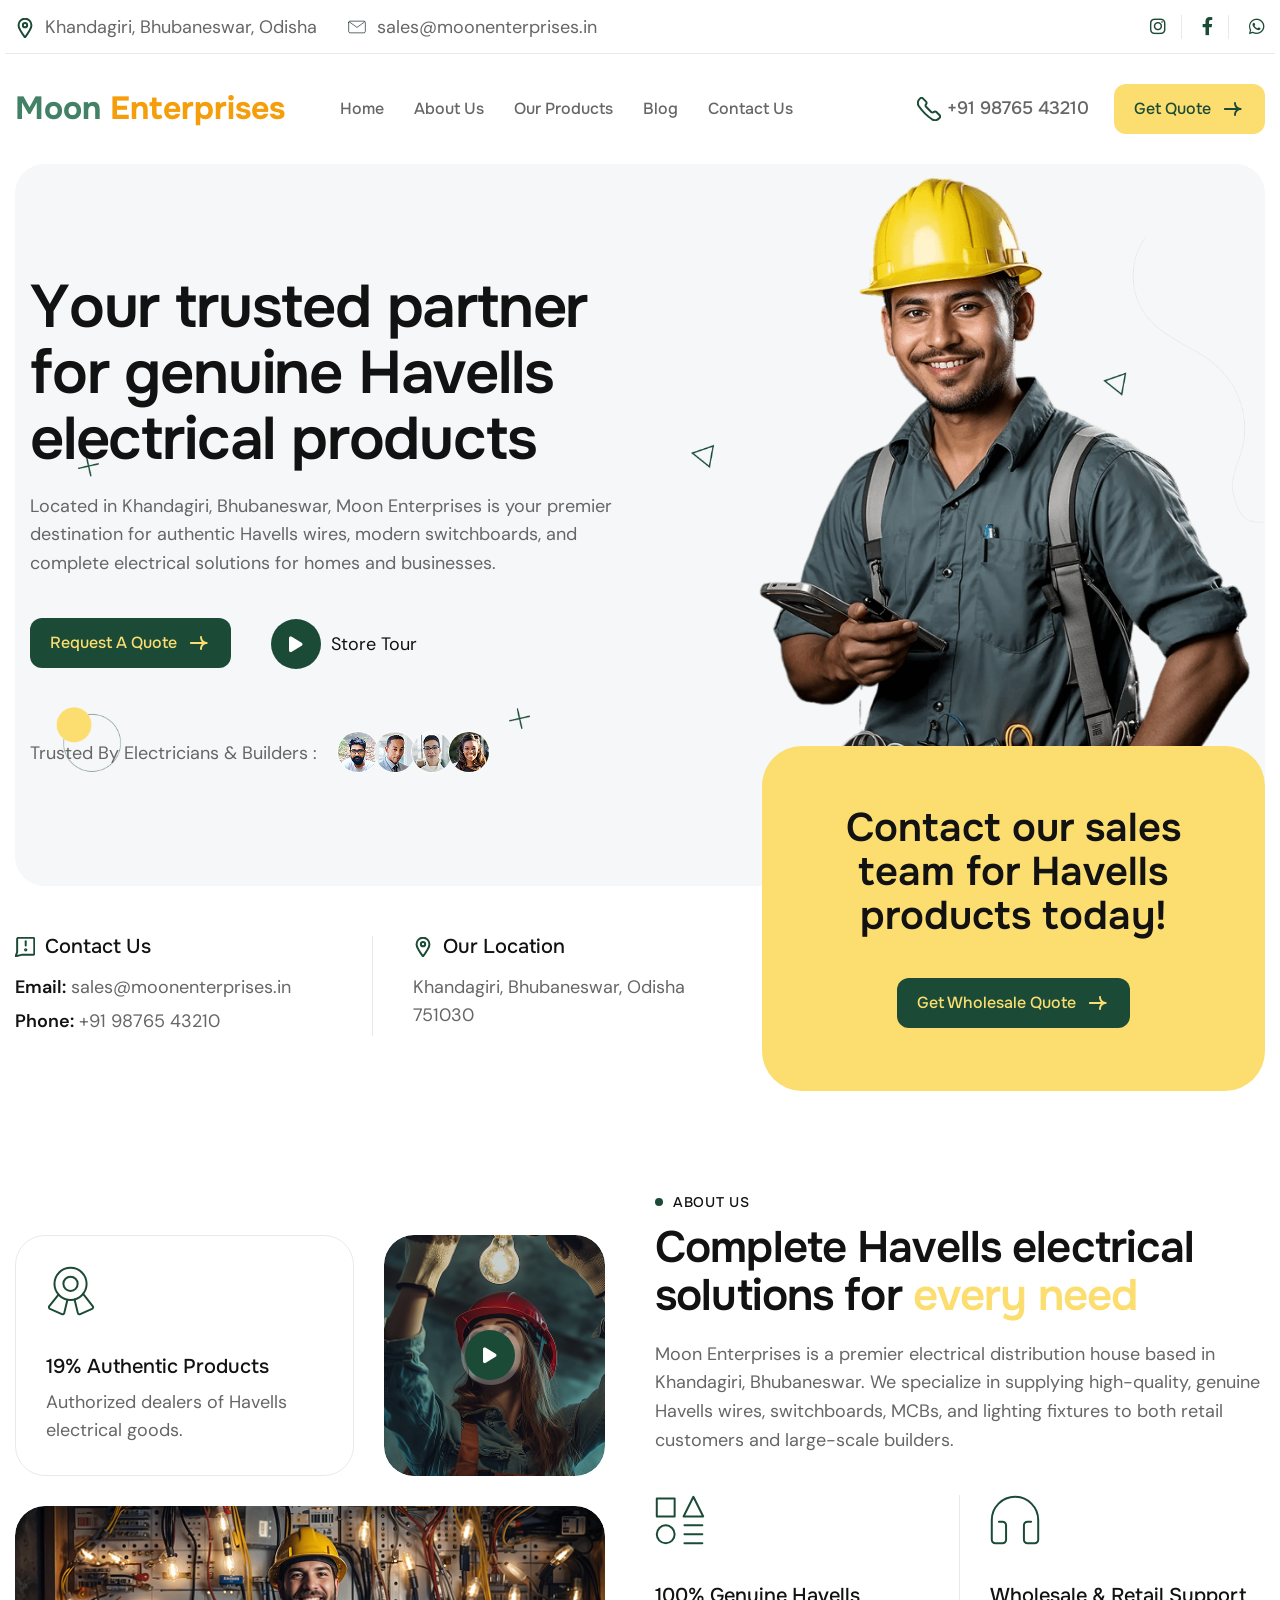
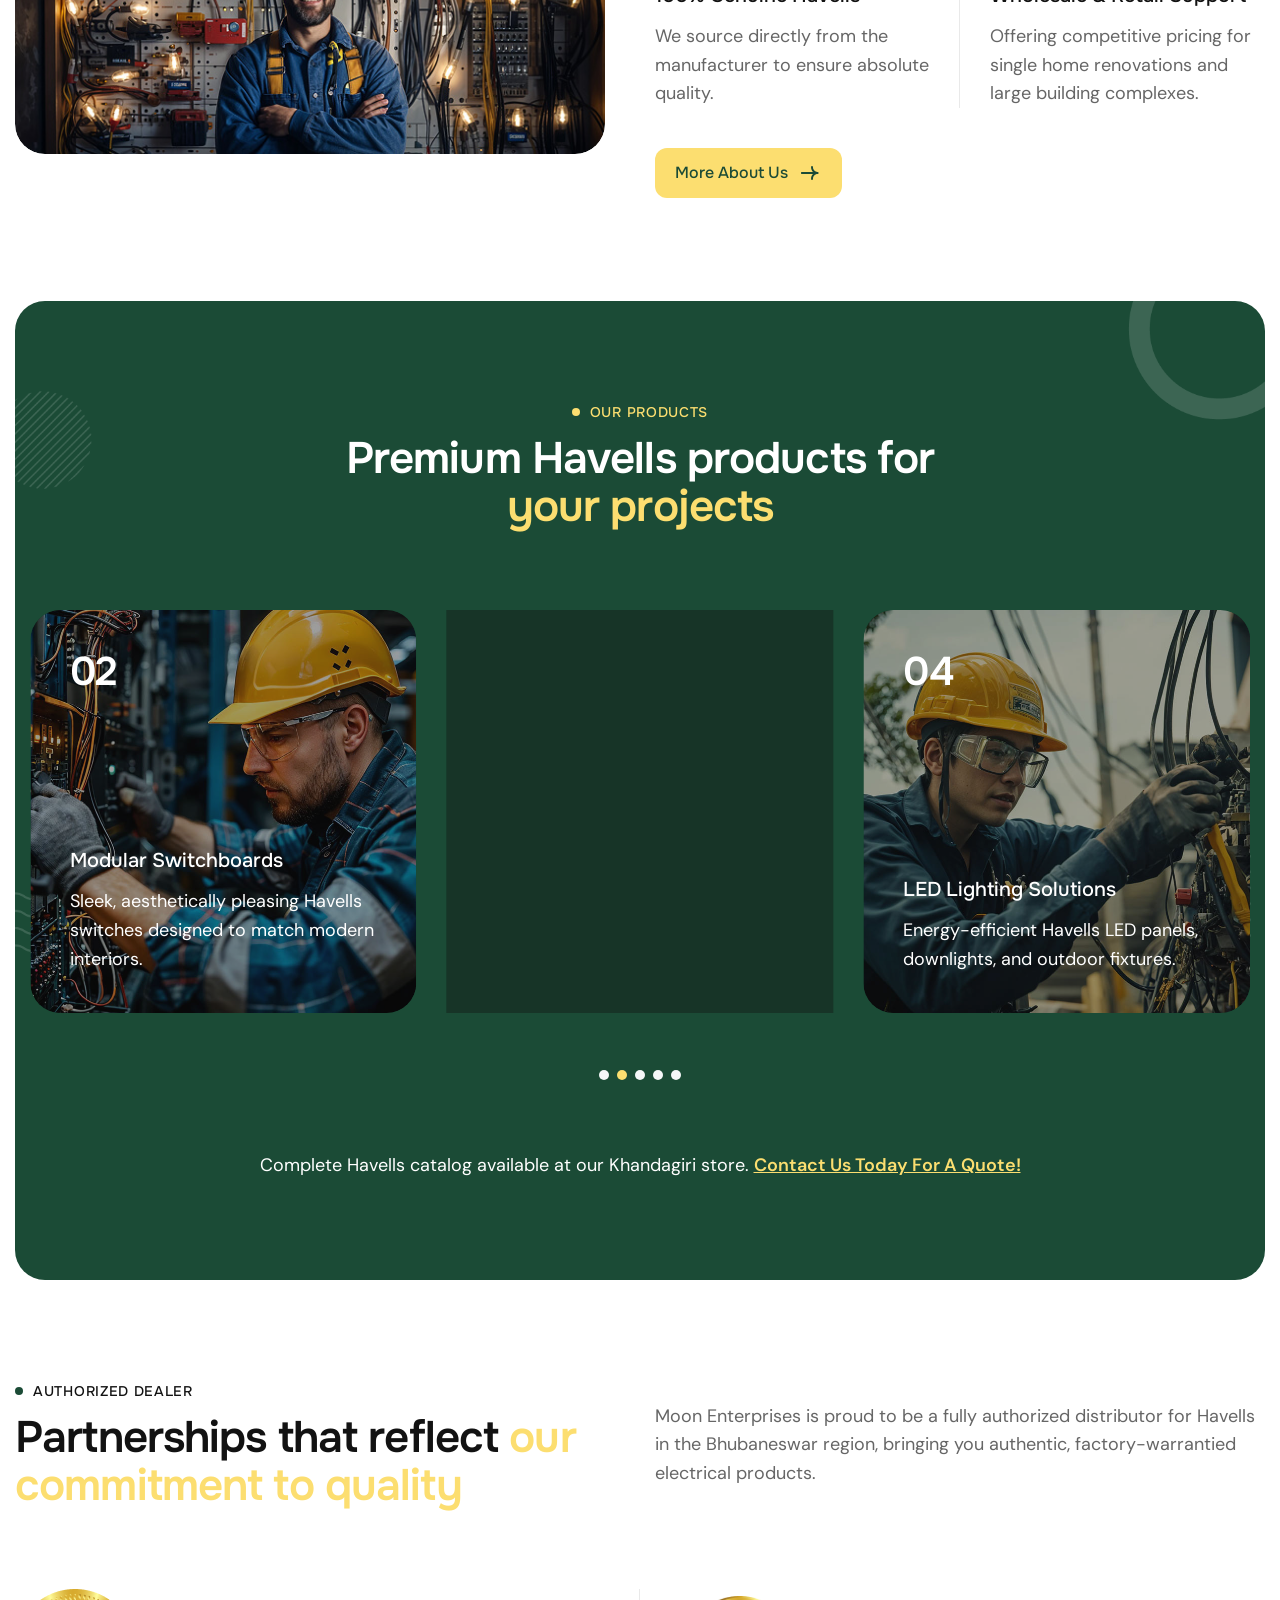
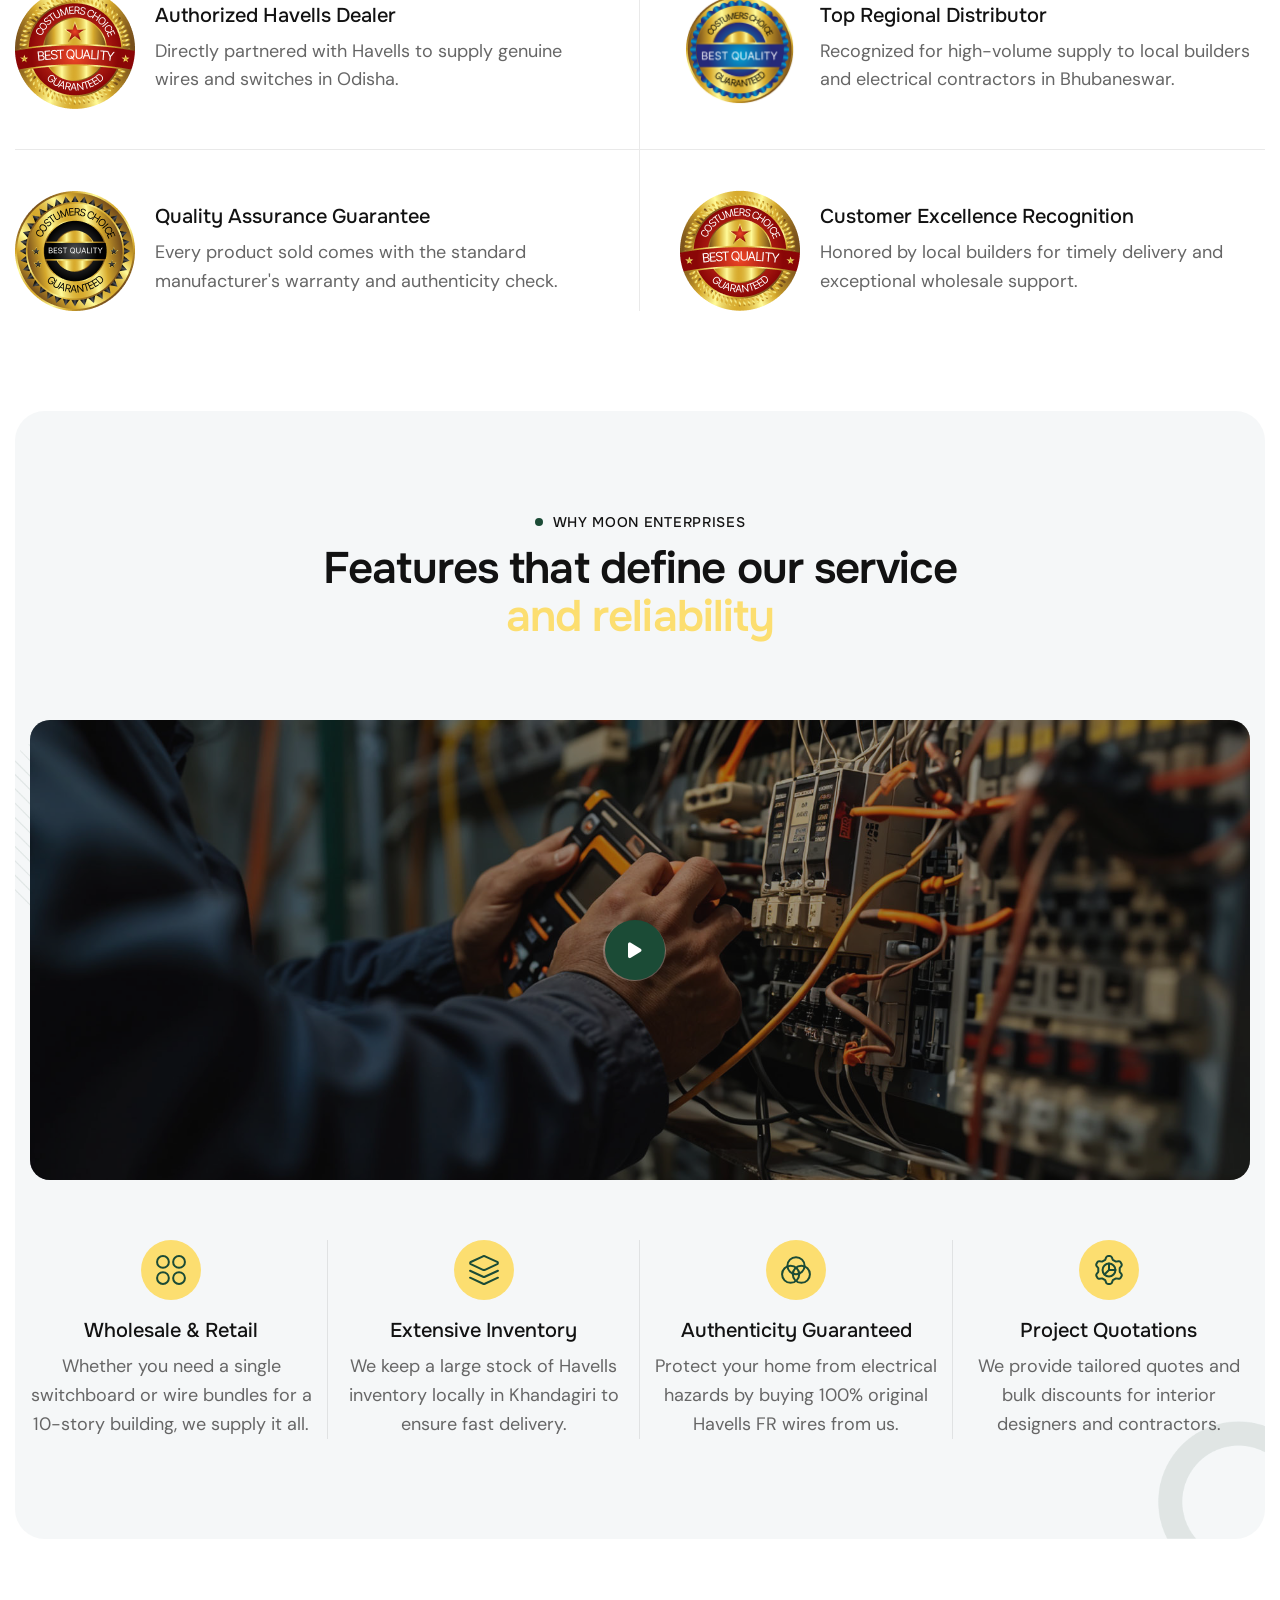
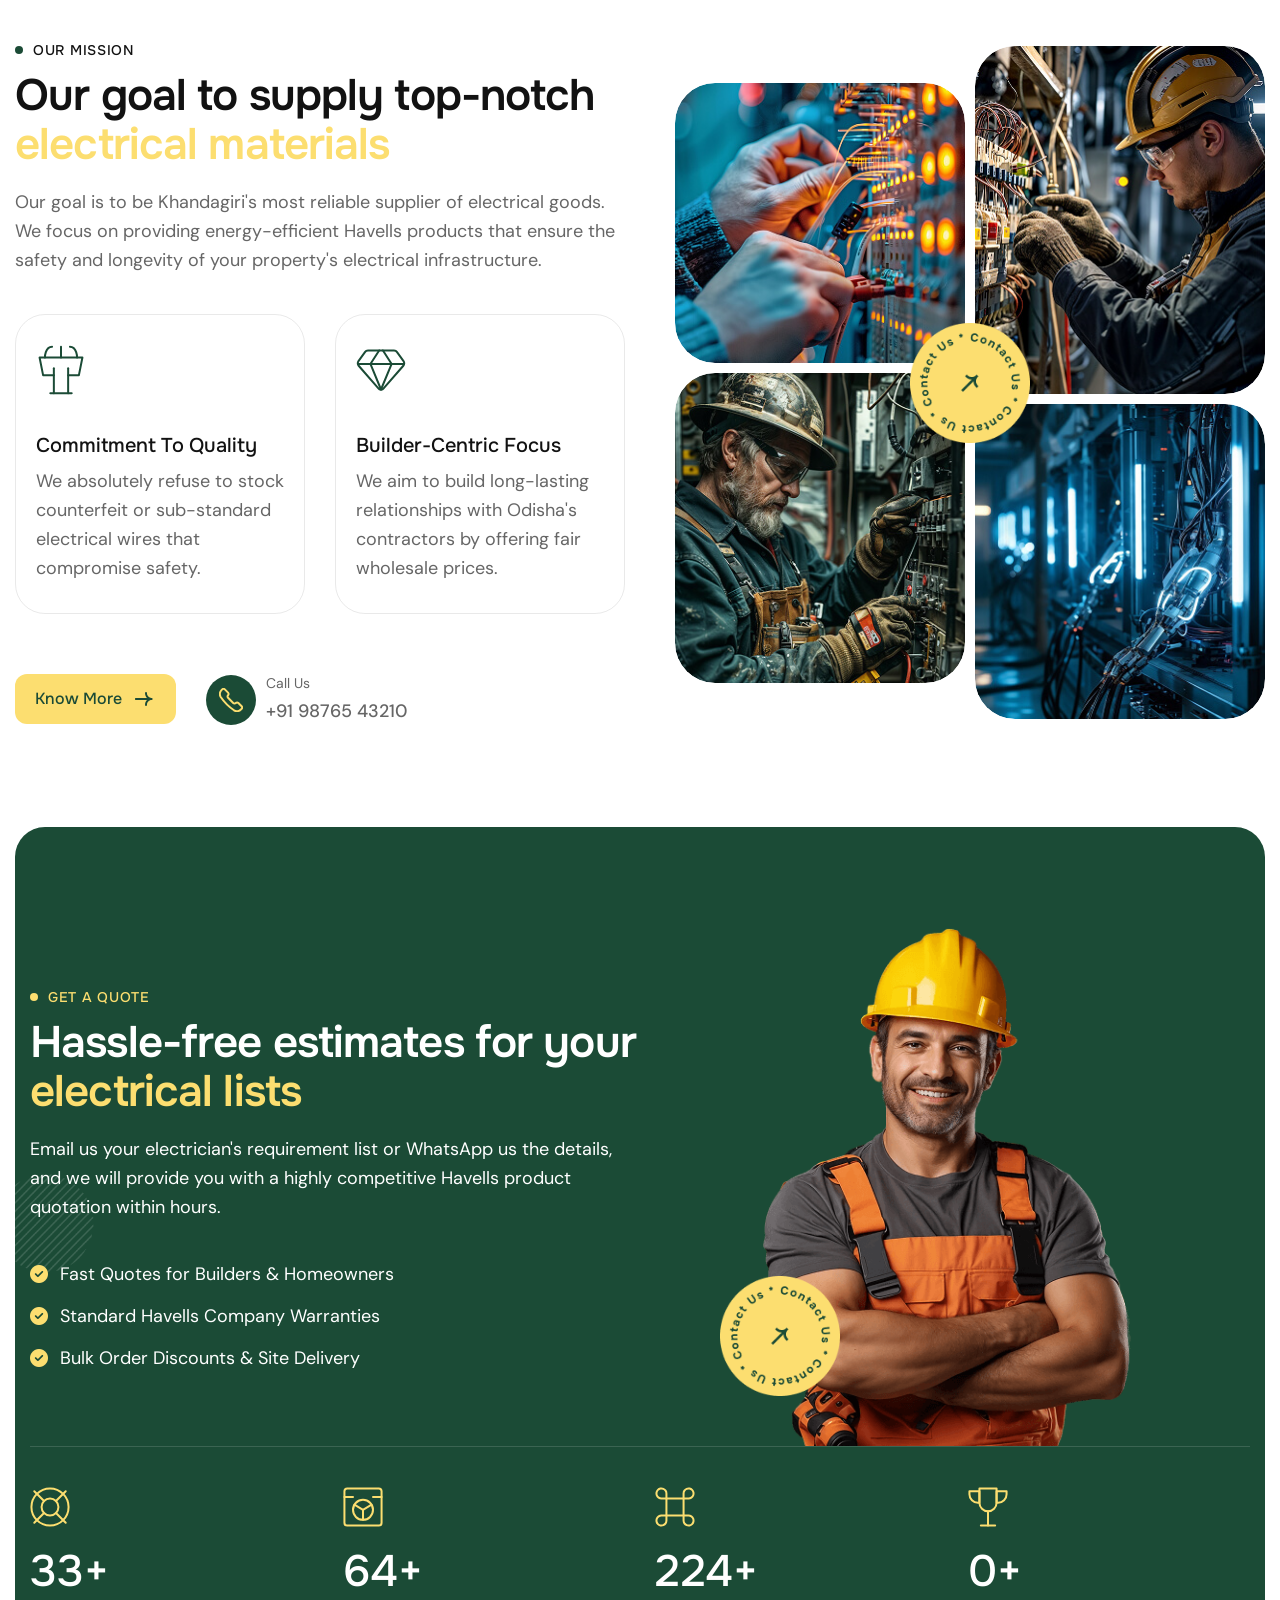
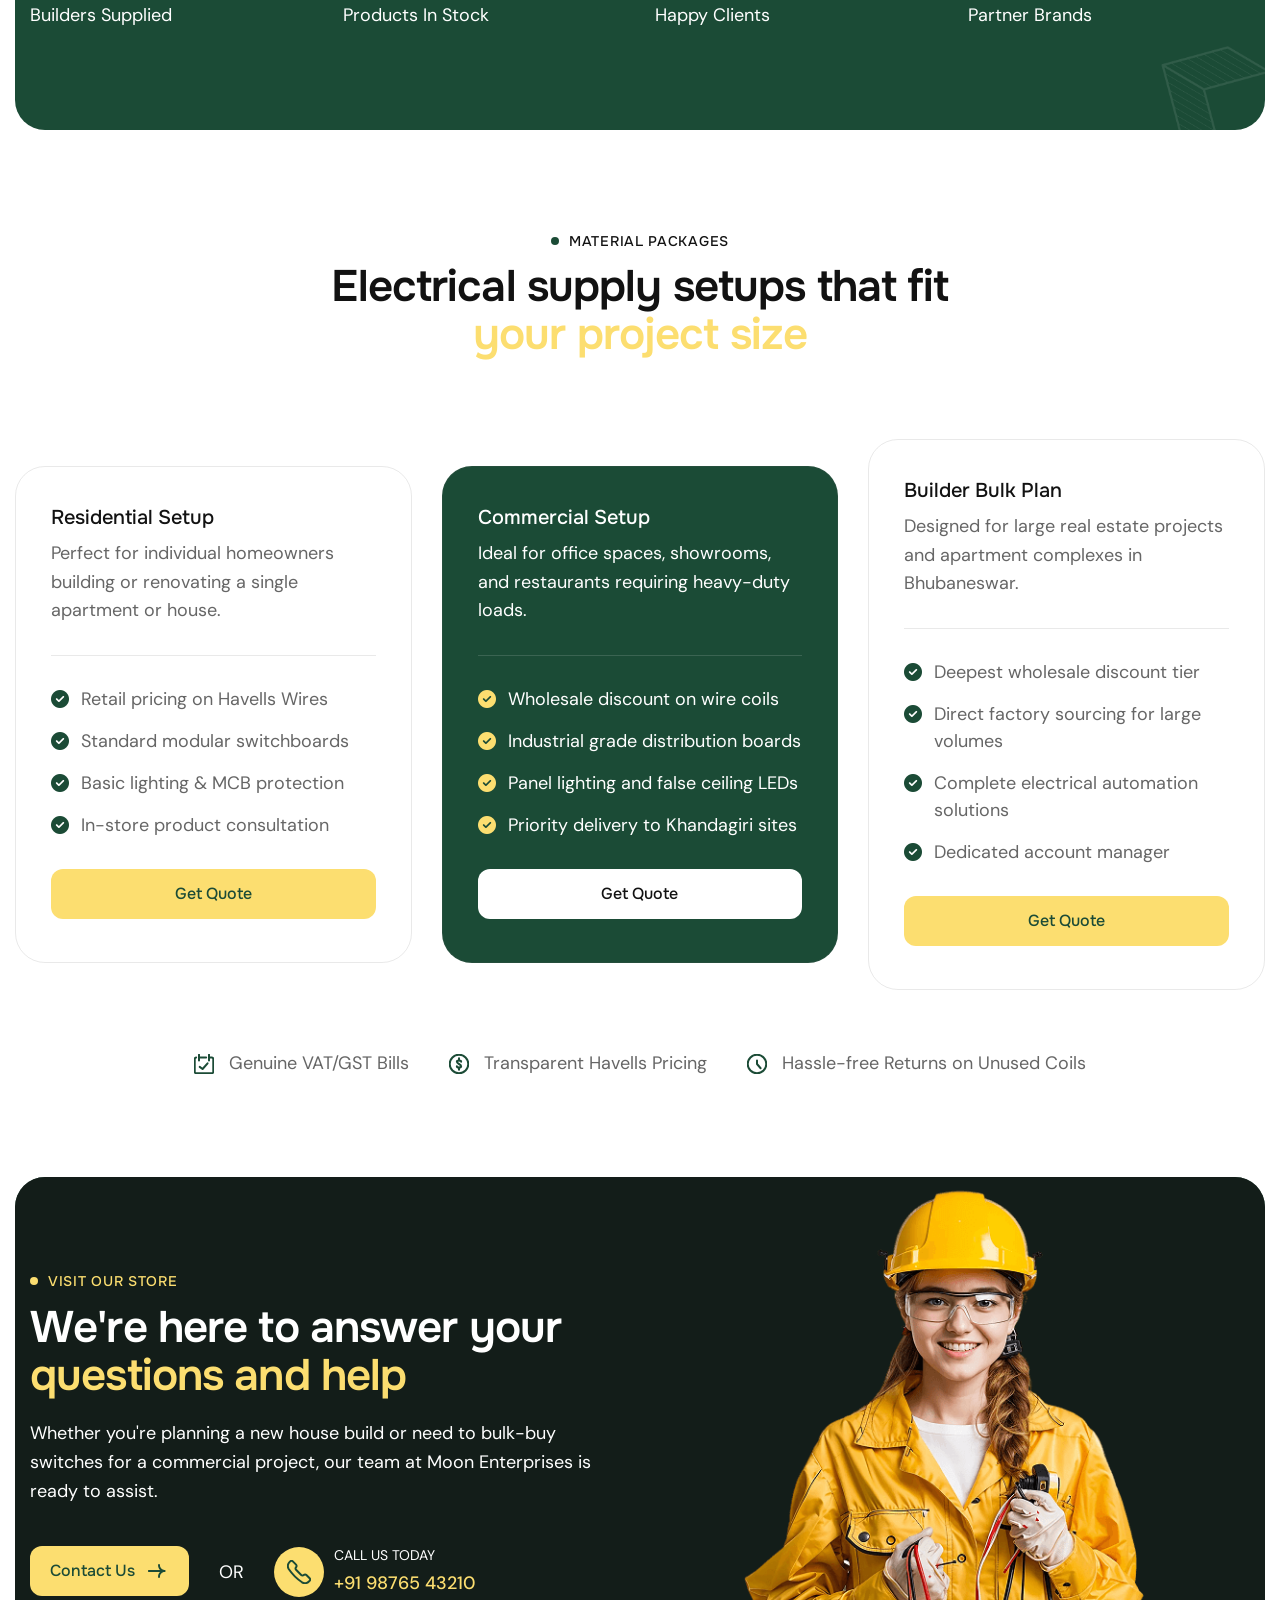
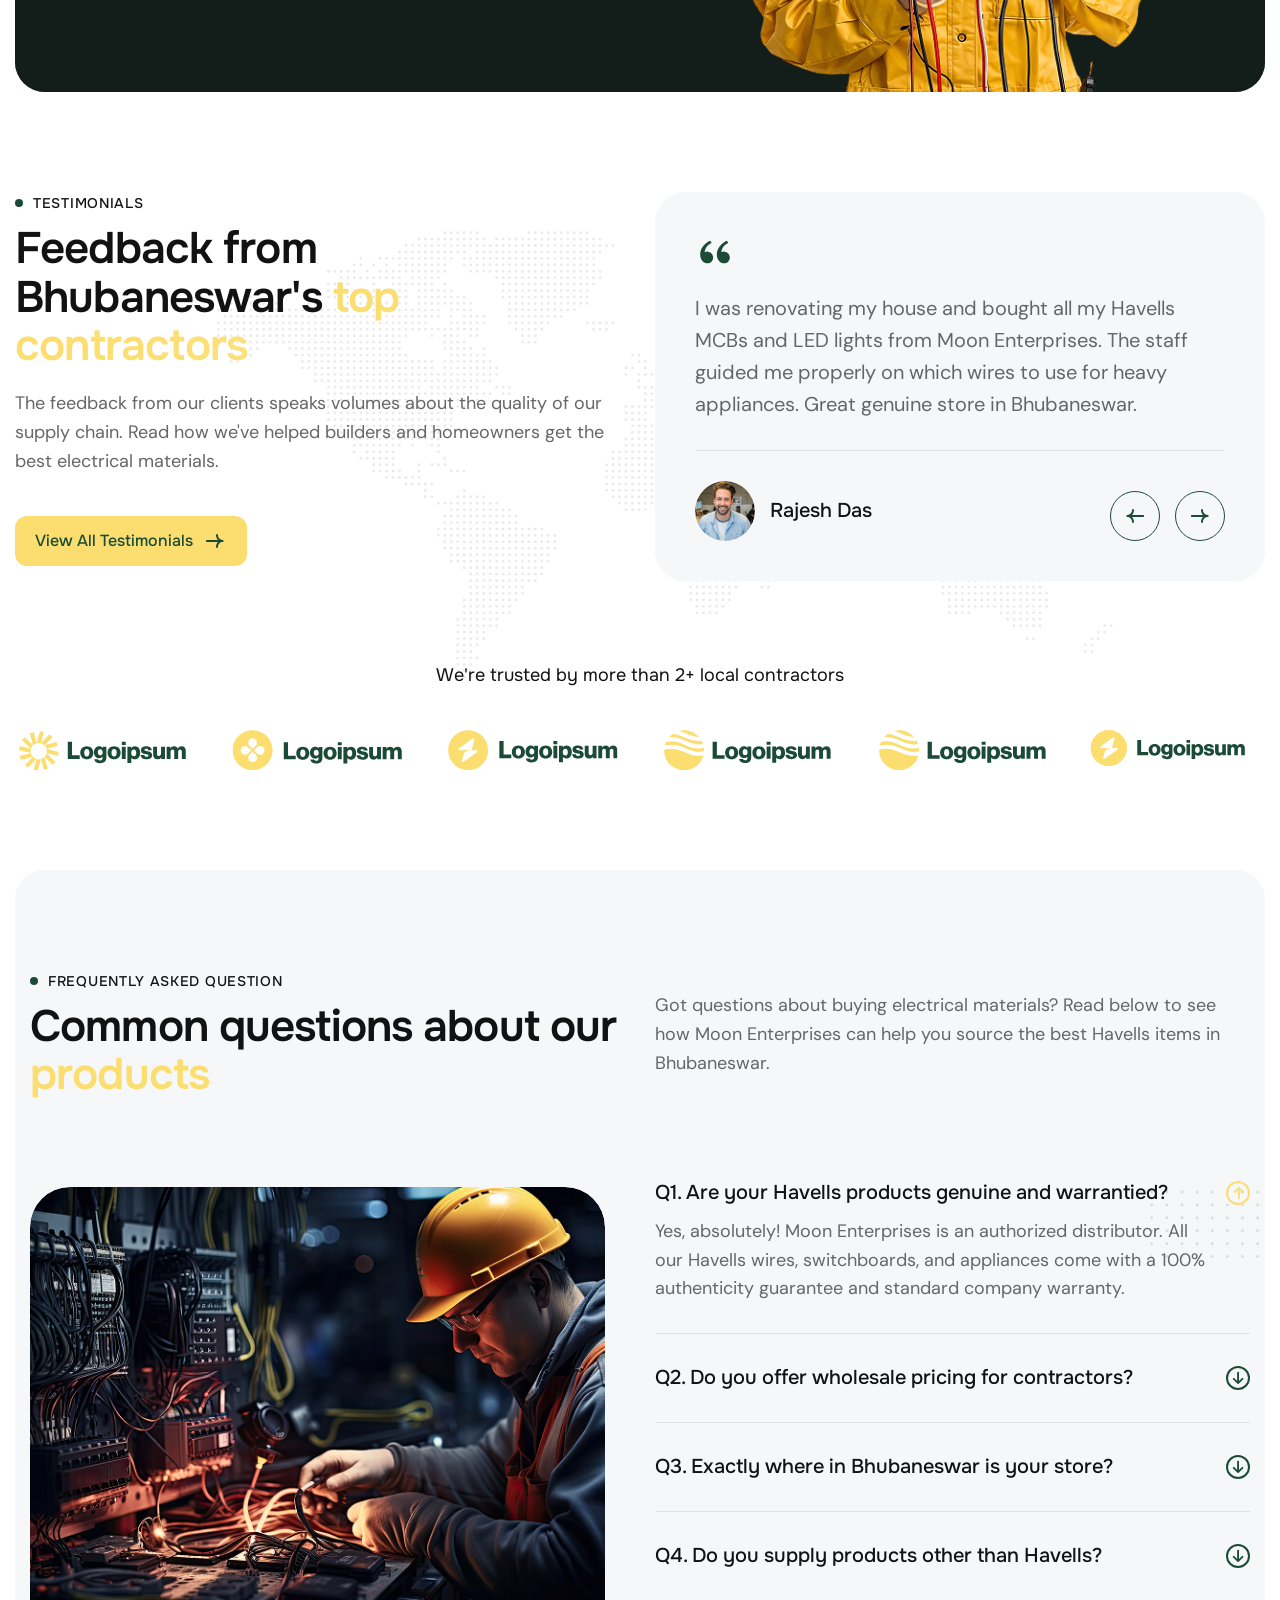
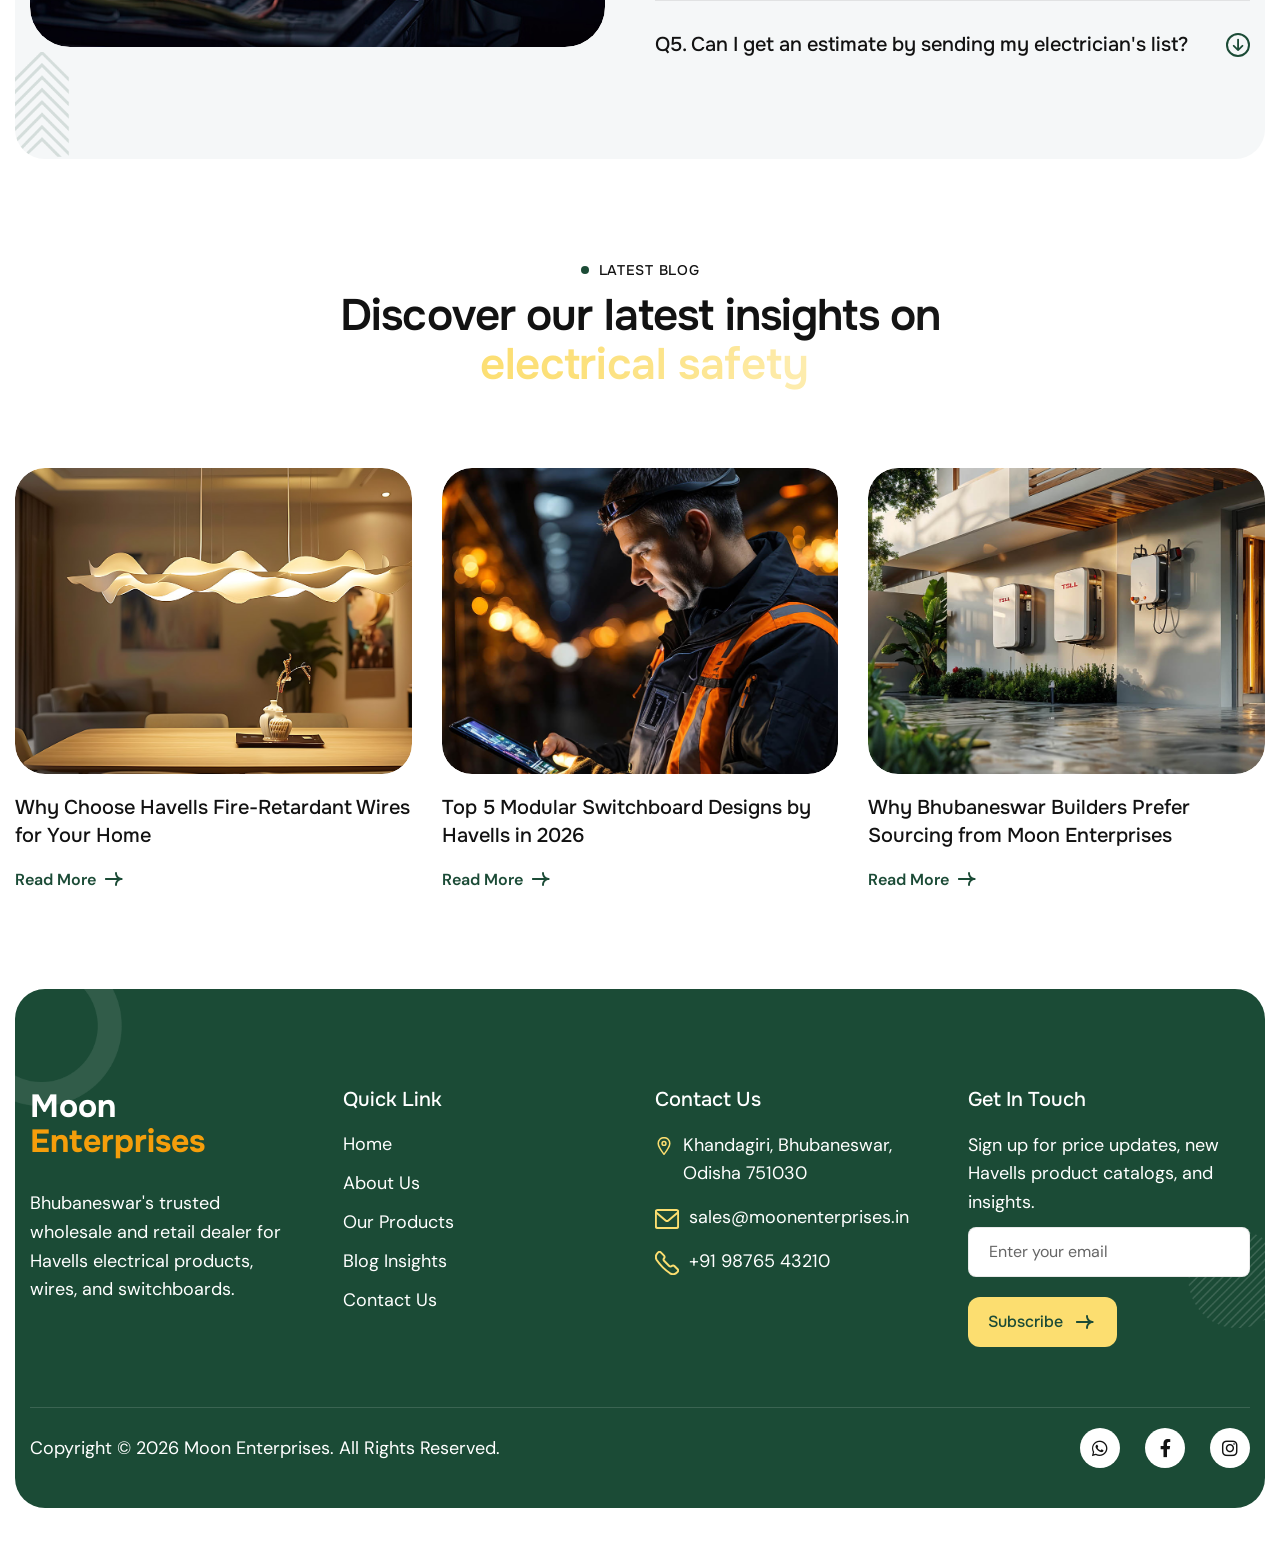
==== index.html @ f005dfa8 "First upload" ====
<!DOCTYPE html>
<html lang="zxx">

<head>
	<meta charset="utf-8">
	<meta http-equiv="X-UA-Compatible" content="IE=edge">
	<meta name="viewport" content="width=device-width, initial-scale=1.0, maximum-scale=1">
	<meta name="description" content="Moon Enterprises - Authorized dealer of Havells electrical products, wires, and switchboards in Khandagiri, Bhubaneswar, Odisha.">
	<meta name="keywords" content="Moon Enterprises, Havells, Wires, Switchboards, Electricals, Bhubaneswar, Khandagiri, Odisha">
	<meta name="author" content="Moon Enterprises">
	<title>Moon Enterprises - Havells Electrical Products | Bhubaneswar</title>
	<link rel="shortcut icon" type="image/x-icon" href="images/favicon.png">
	<link rel="preconnect" href="https://fonts.googleapis.com/">
    <link rel="preconnect" href="https://fonts.gstatic.com/" crossorigin>
    <link href="https://fonts.googleapis.com/css2?family=DM+Sans:ital,opsz,wght@0,9..40,100..1000;1,9..40,100..1000&amp;family=Onest:wght@100..900&amp;display=swap" rel="stylesheet">
	<link href="css/bootstrap.min.css" rel="stylesheet" media="screen">
	<link href="css/slicknav.min.css" rel="stylesheet">
	<link rel="stylesheet" href="css/swiper-bundle.min.css">
	<link href="css/all.min.css" rel="stylesheet" media="screen">
	<link href="css/animate.css" rel="stylesheet">
    <link rel="stylesheet" href="css/magnific-popup.css">
	<link rel="stylesheet" href="css/mousecursor.css">
	<link href="css/custom.css" rel="stylesheet" media="screen">
</head>
<body>

    <div class="preloader">
		<div class="loading-container">
			<div class="loading"></div>
			<div id="loading-icon"><img src="images/loader.svg" alt=""></div>
		</div>
	</div>
	<div id="site-header"></div>

	<div class="hero bg-section">
        <div class="container">
            <div class="row align-items-center">
                <div class="col-lg-7">
                    <div class="hero-content">
                        <div class="section-title">
                            <h1 class="text-anime-style-2" data-cursor="-opaque">Your trusted partner for genuine Havells electrical products</h1>
                            <p class="wow fadeInUp" data-wow-delay="0.2s">Located in Khandagiri, Bhubaneswar, Moon Enterprises is your premier destination for authentic Havells wires, modern switchboards, and complete electrical solutions for homes and businesses.</p>
                        </div>
                        <div class="hero-body wow fadeInUp" data-wow-delay="0.4s">
                            <div class="hero-btn">
                                <a href="contact.html" class="btn-default btn-highlighted">Request A Quote</a>
                            </div>
                            <div class="video-play-button">
                                <a href="#" class="popup-video" data-cursor-text="Play">
                                    <i class="fa-solid fa-play"></i>
                                </a>
                                <p>Store Tour</p>
                            </div>
                            </div>
                        <div class="satisfied-customer-box wow fadeInUp" data-wow-delay="0.6s">
                            <div class="customer-image-content">
                                <p>Trusted By Electricians & Builders :</p>
                            </div>
                            <div class="satisfied-customer-images">
                                <div class="customer-image">
                                    <figure class="image-anime">
                                        <img src="images/customer-img-1.jpg" alt="">
                                    </figure>
                                </div>
                                <div class="customer-image">
                                    <figure class="image-anime">
                                        <img src="images/customer-img-2.jpg" alt="">
                                    </figure>
                                </div>
                                <div class="customer-image">
                                    <figure class="image-anime">
                                        <img src="images/customer-img-3.jpg" alt="">
                                    </figure>
                                </div>
                                <div class="customer-image">
                                    <figure class="image-anime">
                                        <img src="images/customer-img-4.jpg" alt="">
                                    </figure>
                                </div>
                                </div>
                            </div>
                        </div>
                    </div>

                <div class="col-lg-5">
                    <div class="hero-image">
                        <img src="images/hero-img.png" alt="Moon Enterprises Store">
                    </div>
                    </div>
            </div>
        </div>
    </div>
    <div class="hero-cta-box">
        <div class="container">
            <div class="row">
                <div class="col-lg-7 order-lg-1 order-2">
                    <div class="hero-cta-info">
                        <div class="hero-cta-item wow fadeInUp">
                            <div class="hero-cta-item-header">
                                <div class="icon-box">
                                    <img src="images/icon-contact-now.svg" alt="">
                                </div>
                                <div class="hero-cta-item-title">
                                    <h3>Contact Us</h3>
                                </div>
                            </div>
                            <div class="hero-cta-item-content">
                                <p><a href="mailto:sales@moonenterprises.in"><span>Email:</span> sales@moonenterprises.in</a></p>
                                <p><a href="tel:+919876543210"><span>Phone:</span> +91 98765 43210</a></p>
                            </div>
                            </div>
                        <div class="hero-cta-item wow fadeInUp" data-wow-delay="0.2s">
                            <div class="hero-cta-item-header">
                                <div class="icon-box">
                                    <img src="images/icon-location.svg" alt="">
                                </div>
                                <div class="hero-cta-item-title">
                                    <h3>Our Location</h3>
                                </div>
                            </div>
                            <div class="hero-cta-item-content">
                                <p>Khandagiri, Bhubaneswar, Odisha 751030</p>
                            </div>
                            </div>
                        </div>
                </div>

                <div class="col-lg-5 order-lg-2 order-1">
                    <div class="our-expert-box">
                        <h2 class="wow fadeInUp" data-wow-delay="0.4s">Contact our sales team for Havells products today!</h2>
                        <a href="contact.html" class="btn-default btn-highlighted wow fadeInUp" data-wow-delay="0.4s">Get Wholesale Quote</a>
                    </div>
                    </div>
            </div>
        </div>
    </div>
    <div class="about-us">
        <div class="container">
            <div class="row align-items-center">
                <div class="col-lg-6">
                    <div class="about-images">
                        <div class="about-experience-box wow fadeInUp">
                            <div class="icon-box">
                                <img src="images/icon-about-experience.svg" alt="">
                            </div>
                            <div class="about-experience-content">
                                <h3><span class="counter">100</span>% Authentic Products</h3>
                                <p>Authorized dealers of Havells electrical goods.</p>
                            </div>
                        </div>
                        <div class="about-video-image wow fadeInUp" data-wow-delay="0.2s">
                            <figure class="image-anime">
                                <img src="images/about-image-1.jpg" alt="">
                            </figure>

                            <div class="video-play-button btn-effect">
                                <a href="#" class="popup-video" data-cursor-text="Play">
                                    <i class="fa-solid fa-play"></i>
                                </a>
                            </div>
                            </div>
                        <div class="about-image">
                            <figure class="image-anime reveal">
                                <img src="images/about-image-2.jpg" alt="">
                            </figure>
                        </div>
                        </div>
                    </div>

                <div class="col-lg-6">
                    <div class="about-us-content">
                        <div class="section-title">
                            <h3 class="wow fadeInUp">about us</h3>
                            <h2 class="text-anime-style-2" data-cursor="-opaque">Complete Havells electrical solutions for <span>every need</span></h2>
                            <P class="wow fadeInUp" data-wow-delay="0.2s">Moon Enterprises is a premier electrical distribution house based in Khandagiri, Bhubaneswar. We specialize in supplying high-quality, genuine Havells wires, switchboards, MCBs, and lighting fixtures to both retail customers and large-scale builders.</P>
                        </div>
                        <div class="about-content-body wow fadeInUp" data-wow-delay="0.4s">
                            <div class="about-service-item">
                                <div class="icon-box">
                                    <img src="images/icon-about-service-1.svg" alt="">
                                </div>
                                <div class="about-service-item-content">
                                    <h3>100% Genuine Havells</h3>
                                    <p>We source directly from the manufacturer to ensure absolute quality.</p>
                                </div>
                            </div>
                            <div class="about-service-item">
                                <div class="icon-box">
                                    <img src="images/icon-about-service-2.svg" alt="">
                                </div>
                                <div class="about-service-item-content">
                                    <h3>Wholesale & Retail Support</h3>
                                    <p>Offering competitive pricing for single home renovations and large building complexes.</p>
                                </div>
                            </div>
                            </div>
                        <div class="about-content-btn wow fadeInUp" data-wow-delay="0.6s">
                            <a href="about.html" class="btn-default">more about us</a>
                        </div>
                        </div>
                    </div>
            </div>
        </div>
    </div>
    <div class="our-services bg-section dark-section">
        <div class="container">
            <div class="row section-row align-items-center">
                <div class="col-lg-12">
                    <div class="section-title section-title-center">
                        <h3 class="wow fadeInUp">Our Products</h3>
                        <h2 class="text-anime-style-2" data-cursor="-opaque">Premium Havells products for <span>your projects</span></h2>
                    </div>
                    </div>
            </div>
            
            <div class="row">
                <div class="col-lg-12">
                    <div class="services-slider">
                        <div class="swiper">
                            <div class="swiper-wrapper">
                                <div class="swiper-slide">
                                    <div class="service-item">
                                        <div class="service-image">
                                            <a href="service-single.html" data-cursor-text="View">
                                                <figure class="image-anime">
                                                    <img src="images/service-image-1.jpg" alt="">
                                                </figure>
                                            </a>
                                        </div>
                                        <div class="service-no">
                                            <h2>01</h2>
                                        </div>
                                        <div class="service-content">
                                            <h3><a href="service-single.html">Havells Wires & Cables</a></h3>
                                            <p>Fire-retardant (FR) and zero halogen wires ensuring ultimate safety for your home.</p>
                                        </div>
                                        </div>
                                </div>
                                <div class="swiper-slide">
                                    <div class="service-item">
                                        <div class="service-image">
                                            <a href="service-single.html" data-cursor-text="View">
                                                <figure class="image-anime">
                                                    <img src="images/service-image-2.jpg" alt="">
                                                </figure>
                                            </a>
                                        </div>
                                        <div class="service-no">
                                            <h2>02</h2>
                                        </div>
                                        <div class="service-content">
                                            <h3><a href="service-single.html">Modular Switchboards</a></h3>
                                            <p>Sleek, aesthetically pleasing Havells switches designed to match modern interiors.</p>
                                        </div>
                                        </div>
                                </div>
                                <div class="swiper-slide">
                                    <div class="service-item">
                                        <div class="service-image">
                                            <a href="service-single.html" data-cursor-text="View">
                                                <figure class="image-anime">
                                                    <img src="images/service-image-3.jpg" alt="">
                                                </figure>
                                            </a>
                                        </div>
                                        <div class="service-no">
                                            <h2>03</h2>
                                        </div>
                                        <div class="service-content">
                                            <h3><a href="service-single.html">MCBs & RCCBs</a></h3>
                                            <p>Industrial-grade circuit protection to keep appliances safe from power surges.</p>
                                        </div>
                                        </div>
                                </div>
                                <div class="swiper-slide">
                                    <div class="service-item">
                                        <div class="service-image">
                                            <a href="service-single.html" data-cursor-text="View">
                                                <figure class="image-anime">
                                                    <img src="images/service-image-4.jpg" alt="">
                                                </figure>
                                            </a>
                                        </div>
                                        <div class="service-no">
                                            <h2>04</h2>
                                        </div>
                                        <div class="service-content">
                                            <h3><a href="service-single.html">LED Lighting Solutions</a></h3>
                                            <p>Energy-efficient Havells LED panels, downlights, and outdoor fixtures.</p>
                                        </div>
                                        </div>
                                </div>
                                <div class="swiper-slide">
                                    <div class="service-item">
                                        <div class="service-image">
                                            <a href="service-single.html" data-cursor-text="View">
                                                <figure class="image-anime">
                                                    <img src="images/service-image-5.jpg" alt="">
                                                </figure>
                                            </a>
                                        </div>
                                        <div class="service-no">
                                            <h2>05</h2>
                                        </div>
                                        <div class="service-content">
                                            <h3><a href="service-single.html">Home Automation</a></h3>
                                            <p>Smart switchboards and relays to control your home's lighting from your phone.</p>
                                        </div>
                                        </div>
                                </div>
                                </div>
                            <div class="services-pagination"></div>
                        </div>
                    </div>
                    </div>

                <div class="col-lg-12">
                    <div class="section-footer-text wow fadeInUp" data-wow-delay="0.2s">
                        <p>Complete Havells catalog available at our Khandagiri store. <a href="contact.html">Contact us today for a quote!</a></p>
                    </div>
                    </div>
            </div>
        </div>
    </div>
    <div class="our-awards">
        <div class="container">
            <div class="row section-row align-items-center">
                <div class="col-lg-6">
                    <div class="section-title">
                        <h3 class="wow fadeInUp">Authorized Dealer</h3>
                        <h2 class="text-anime-style-2" data-cursor="-opaque">Partnerships that reflect <span>our commitment to quality</span></h2>
                    </div>
                    </div>

                <div class="col-lg-6">
                    <div class="section-title-content wow fadeInUp" data-wow-delay="0.2s">
                        <p>Moon Enterprises is proud to be a fully authorized distributor for Havells in the Bhubaneswar region, bringing you authentic, factory-warrantied electrical products.</p>
                    </div>
                    </div>
            </div>

            <div class="row">
                <div class="col-lg-12">
                    <div class="our-awards-list wow fadeInUp" data-wow-delay="0.4s">
                        <div class="awards-item">
                            <div class="icon-box">
                                <img src="images/awards-1.png" alt="">
                            </div>

                            <div class="awards-item-content">
                                <h3>Authorized Havells Dealer</h3>
                                <p>Directly partnered with Havells to supply genuine wires and switches in Odisha.</p>
                            </div>
                        </div>
                        <div class="awards-item">
                            <div class="icon-box">
                                <img src="images/awards-2.png" alt="">
                            </div>

                            <div class="awards-item-content">
                                <h3>Top Regional Distributor</h3>
                                <p>Recognized for high-volume supply to local builders and electrical contractors in Bhubaneswar.</p>
                            </div>
                        </div>
                        <div class="awards-item">
                            <div class="icon-box">
                                <img src="images/awards-3.png" alt="">
                            </div>

                            <div class="awards-item-content">
                                <h3>Quality Assurance Guarantee</h3>
                                <p>Every product sold comes with the standard manufacturer's warranty and authenticity check.</p>
                            </div>
                        </div>
                        <div class="awards-item">
                            <div class="icon-box">
                                <img src="images/awards-4.png" alt="">
                            </div>

                            <div class="awards-item-content">
                                <h3>Customer Excellence Recognition</h3>
                                <p>Honored by local builders for timely delivery and exceptional wholesale support.</p>
                            </div>
                        </div>
                        </div>
                    </div>
            </div>
        </div>
    </div>
    <div class="our-features bg-section">
        <div class="container">
            <div class="row section-row align-items-center">
                <div class="col-lg-12">
                    <div class="section-title section-title-center">
                        <h3 class="wow fadeInUp">Why Moon Enterprises</h3>
                        <h2 class="text-anime-style-2" data-cursor="-opaque">Features that define our service <span>and reliability</span></h2>
                    </div>
                    </div>
            </div>

            <div class="row">
                <div class="col-lg-12">
                    <div class="intro-video-box">
                        <div class="intro-bg-image">
                            <a href="#" class="popup-video" data-cursor-text="Play">
                                <figure class="image-anime">
                                    <img src="images/intro-bg-image.jpg" alt="">
                                </figure>
                            </a>                            
                        </div>
                        <div class="video-play-button btn-effect">
                            <a href="#" class="popup-video" data-cursor-text="Play">
                                <i class="fa-solid fa-play"></i>
                            </a>
                        </div>
                        </div>
                    <div class="our-features-list">
                        <div class="features-item wow fadeInUp">
                            <div class="icon-box">
                                <img src="images/icon-features-list-1.svg" alt="">
                            </div>
                            <div class="features-item-content">
                                <h3>Wholesale & Retail</h3>
                                <p>Whether you need a single switchboard or wire bundles for a 10-story building, we supply it all.</p>
                            </div>
                        </div>
                        <div class="features-item wow fadeInUp" data-wow-delay="0.2s">
                            <div class="icon-box">
                                <img src="images/icon-features-list-2.svg" alt="">
                            </div>
                            <div class="features-item-content">
                                <h3>Extensive Inventory</h3>
                                <p>We keep a large stock of Havells inventory locally in Khandagiri to ensure fast delivery.</p>
                            </div>
                        </div>
                        <div class="features-item wow fadeInUp" data-wow-delay="0.4s">
                            <div class="icon-box">
                                <img src="images/icon-features-list-3.svg" alt="">
                            </div>
                            <div class="features-item-content">
                                <h3>Authenticity Guaranteed</h3>
                                <p>Protect your home from electrical hazards by buying 100% original Havells FR wires from us.</p>
                            </div>
                        </div>
                        <div class="features-item wow fadeInUp" data-wow-delay="0.6s">
                            <div class="icon-box">
                                <img src="images/icon-features-list-4.svg" alt="">
                            </div>
                            <div class="features-item-content">
                                <h3>Project Quotations</h3>
                                <p>We provide tailored quotes and bulk discounts for interior designers and contractors.</p>
                            </div>
                        </div>
                        </div>
                    </div>
            </div>
        </div>
    </div>
    <div class="our-goals">
        <div class="container">
            <div class="row align-items-center">
                <div class="col-lg-6">
                    <div class="our-goals-content">
                        <div class="section-title">
                            <h3 class="wow fadeInUp">our mission</h3>
                            <h2 class="text-anime-style-2" data-cursor="-opaque">Our goal to supply top-notch <span>electrical materials</span></h2>
                            <p class="wow fadeInUp" data-wow-delay="0.2s">Our goal is to be Khandagiri's most reliable supplier of electrical goods. We focus on providing energy-efficient Havells products that ensure the safety and longevity of your property's electrical infrastructure.</p>
                        </div>
                        <div class="goals-content-body wow fadeInUp" data-wow-delay="0.4s">
                            <div class="goals-item">
                                <div class="icon-box">
                                    <img src="images/icon-goals-item-1.svg" alt="">
                                </div>
                                <div class="goals-item-content">
                                    <h3>Commitment to Quality</h3>
                                    <p>We absolutely refuse to stock counterfeit or sub-standard electrical wires that compromise safety.</p>
                                </div>
                            </div>
                            <div class="goals-item">
                                <div class="icon-box">
                                    <img src="images/icon-goals-item-2.svg" alt="">
                                </div>
                                <div class="goals-item-content">
                                    <h3>Builder-Centric Focus</h3>
                                    <p>We aim to build long-lasting relationships with Odisha's contractors by offering fair wholesale prices.</p>
                                </div>
                            </div>
                            </div>
                        <div class="goals-content-footer wow fadeInUp" data-wow-delay="0.6s">
                            <div class="goals-content-btn">
                                <a href="about.html" class="btn-default">know more</a>
                            </div>
                            <div class="contact-now-box">
                                <div class="icon-box">
                                    <img src="images/icon-phone-accent.svg" alt="">
                                </div>
                                <div class="contact-now-box-content">
                                    <span>Call Us</span>
                                    <p><a href="tel:+919876543210">+91 98765 43210</a></p>
                                </div>
                            </div>
                            </div>
                        </div>
                </div>

                <div class="col-lg-6">
                    <div class="our-goals-images">
                        <div class="goals-image-box">
                            <div class="goals-img-1">
                                <figure class="image-anime reveal">
                                    <img src="images/our-goals-img-1.jpg" alt="">
                                </figure>
                            </div>
                            <div class="goals-img-2">
                                <figure class="image-anime reveal">
                                    <img src="images/our-goals-img-2.jpg" alt="">
                                </figure>
                            </div>
                            </div>
                        <div class="goals-image-box">
                            <div class="goals-img-3">
                                <figure class="image-anime reveal">
                                    <img src="images/our-goals-img-3.jpg" alt="">
                                </figure>
                            </div>
                            <div class="goals-img-4">
                                <figure class="image-anime reveal">
                                    <img src="images/our-goals-img-4.jpg" alt="">
                                </figure>
                            </div>
                            </div>
                        <div class="contact-now-circle">
                            <a href="contact.html"><img src="images/contact-now-circle.png" alt=""></a>
                        </div>
                        </div>
                    </div>
            </div>
        </div>
    </div>
    <div class="our-facts bg-section dark-section">
        <div class="container">
            <div class="row">
                <div class="col-lg-12">
                    <div class="our-facts-box">
                        <div class="our-facts-content">
                            <div class="section-title">
                                <h3 class="wow fadeInUp">get a quote</h3>
                                <h2 class="text-anime-style-2" data-cursor="-opaque">Hassle-free estimates for your <span>electrical lists</span></h2>
                                <p class="wow fadeInUp" data-wow-delay="0.2s">Email us your electrician's requirement list or WhatsApp us the details, and we will provide you with a highly competitive Havells product quotation within hours.</p>
                            </div>
                            <div class="our-facts-list wow fadeInUp" data-wow-delay="0.4s">
                                <ul>
                                    <li>Fast Quotes for Builders & Homeowners</li>
                                    <li>Standard Havells Company Warranties</li>
                                    <li>Bulk Order Discounts & Site Delivery</li>
                                </ul>
                            </div>
                            </div>
                        <div class="our-facts-image">
                            <figure>
                                <img src="images/facts-image.png" alt="">
                            </figure>

                            <div class="contact-now-circle">
                                <a href="contact.html"><img src="images/contact-now-circle.png" alt=""></a>
                            </div>
                            </div>
                        </div>
                    </div>

                <div class="col-lg-12">
                    <div class="facts-counter-box">
                        <div class="facts-counter-item">
                            <img src="images/icon-facts-counter-1.svg" alt="">
                            <h2><span class="counter">500</span>+</h2>
                            <p>Builders Supplied</p>
                        </div>
                        <div class="facts-counter-item">
                            <img src="images/icon-facts-counter-2.svg" alt="">
                            <h2><span class="counter">1000</span>+</h2>
                            <p>Products In Stock</p>
                        </div>
                        <div class="facts-counter-item">
                            <img src="images/icon-facts-counter-3.svg" alt="">
                            <h2><span class="counter">3500</span>+</h2>
                            <p>Happy Clients</p>
                        </div>
                        <div class="facts-counter-item">
                            <img src="images/icon-facts-counter-4.svg" alt="">
                            <h2><span class="counter">10</span>+</h2>
                            <p>Partner Brands</p>
                        </div>
                        </div>
                    </div>
            </div>
        </div>
    </div>
    <div class="our-pricing">
        <div class="container">
            <div class="row section-row align-items-center">
                <div class="col-lg-12">
                    <div class="section-title section-title-center">
                        <h3 class="wow fadeInUp">Material Packages</h3>
                        <h2 class="text-anime-style-2" data-cursor="-opaque">Electrical supply setups that fit <span>your project size</span></h2>
                    </div>
                    </div>
            </div>

            <div class="row">
                <div class="col-lg-12">
                    <div class="our-pricing-box tab-content wow fadeInUp" data-wow-delay="0.2s" id="TabContent">
                        
                        <div class="pricing-tab-item tab-pane fade show active" id="monthly" role="tabpanel">
                            <div class="row align-items-center">
                                <div class="col-lg-4 col-md-6">
                                    <div class="pricing-item wow fadeInUp">
                                        <div class="pricing-header">
                                            <h3>Residential Setup</h3>
                                            <p>Perfect for individual homeowners building or renovating a single apartment or house.</p>
                                        </div>
                                        <div class="pricing-list">
                                            <ul>
                                                <li>Retail pricing on Havells Wires</li>
                                                <li>Standard modular switchboards</li>
                                                <li>Basic lighting & MCB protection</li>
                                                <li>In-store product consultation</li>
                                            </ul>
                                        </div>
                                        <div class="pricing-btn">
                                            <a href="contact.html" class="btn-default">get quote</a>
                                        </div>
                                    </div>
                                    </div>

                                <div class="col-lg-4 col-md-6">
                                    <div class="pricing-item highlighted-box wow fadeInUp">
                                        <div class="pricing-header">
                                            <h3>Commercial Setup</h3>
                                            <p>Ideal for office spaces, showrooms, and restaurants requiring heavy-duty loads.</p>
                                        </div>
                                        <div class="pricing-list">
                                            <ul>
                                                <li>Wholesale discount on wire coils</li>
                                                <li>Industrial grade distribution boards</li>
                                                <li>Panel lighting and false ceiling LEDs</li>
                                                <li>Priority delivery to Khandagiri sites</li>
                                            </ul>
                                        </div>
                                        <div class="pricing-btn">
                                            <a href="contact.html" class="btn-default btn-highlighted">get quote</a>
                                        </div>
                                    </div>
                                    </div>

                                <div class="col-lg-4 col-md-6">
                                    <div class="pricing-item wow fadeInUp">
                                        <div class="pricing-header">
                                            <h3>Builder Bulk Plan</h3>
                                            <p>Designed for large real estate projects and apartment complexes in Bhubaneswar.</p>
                                        </div>
                                        <div class="pricing-list">
                                            <ul>
                                                <li>Deepest wholesale discount tier</li>
                                                <li>Direct factory sourcing for large volumes</li>
                                                <li>Complete electrical automation solutions</li>
                                                <li>Dedicated account manager</li>
                                            </ul>
                                        </div>
                                        <div class="pricing-btn">
                                            <a href="contact.html" class="btn-default">get quote</a>
                                        </div>
                                    </div>
                                    </div>
                            </div>
                        </div>
                        <div class="col-lg-12">
                            <div class="pricing-benefit-list">
                                <ul>
                                    <li><img src="images/icon-pricing-benefit-1.svg" alt="">Genuine VAT/GST Bills</li>
                                    <li><img src="images/icon-pricing-benefit-2.svg" alt="">Transparent Havells Pricing</li>
                                    <li><img src="images/icon-pricing-benefit-3.svg" alt="">Hassle-free Returns on Unused Coils</li>
                                </ul>
                            </div>
                            </div>
                    </div>
                    </div>
            </div>
        </div>
    </div>
    <div class="cta-box bg-section dark-section parallaxie">
        <div class="container">
            <div class="row align-items-center">
                <div class="col-lg-6 col-md-7">
                    <div class="cta-box-content">
                        <div class="section-title">
                            <h3 class="wow fadeInUp">visit our store</h3>
                            <h2 class="text-anime-style-2" data-cursor="-opaque">We're here to answer your <span>questions and help</span></h2>
                            <p class="wow fadeInUp" data-wow-delay="0.2s">Whether you're planning a new house build or need to bulk-buy switches for a commercial project, our team at Moon Enterprises is ready to assist.</p>
                        </div>
                        <div class="cta-box-body wow fadeInUp" data-wow-delay="0.4s">
                            <div class="cta-box-btn">
                                <a href="contact.html" class="btn-default">contact us</a>
                            </div>
                            <span>or</span>
                            <div class="contact-now-box">
                                <div class="icon-box">
                                    <img src="images/icon-phone.svg" alt="">
                                </div>
                                <div class="contact-now-box-content">
                                    <span>Call Us Today</span>
                                    <p><a href="tel:+919876543210">+91 98765 43210</a></p>
                                </div>
                            </div>
                            </div>
                        </div>
                    </div>

                <div class="col-lg-6 col-md-5">
                    <div class="cta-box-image">
                        <img src="images/cta-box-img.png" alt="">
                    </div>
                    </div>
            </div>
        </div>
    </div>
    <div class="our-testimonial">
        <div class="container">
            <div class="row">
                <div class="col-lg-6">
                    <div class="our-testimonial-content">
                        <div class="section-title">
                            <h3 class="wow fadeInUp">testimonials</h3>
                            <h2 class="text-anime-style-2" data-cursor="-opaque">Feedback from Bhubaneswar's <span>top contractors</span></h2>
                            <p class="wow fadeInUp" data-wow-delay="0.2s">The feedback from our clients speaks volumes about the quality of our supply chain. Read how we've helped builders and homeowners get the best electrical materials.</p>
                        </div>
                        <div class="testimonial-content-btn wow fadeInUp" data-wow-delay="0.4s">
                            <a href="testimonials.html" class="btn-default">view all testimonials</a>
                        </div>
                        </div>
                    </div>

                <div class="col-lg-6">
                    <div class="testimonial-slider">
                        <div class="swiper">
                            <div class="swiper-wrapper" data-cursor-text="Drag">
                                <div class="swiper-slide">
                                    <div class="testimonial-item">
                                        <div class="testimonial-quote">
                                            <img src="images/testimonial-quote.svg" alt="">
                                        </div>

                                        <div class="testimonial-content">
                                            <p>Moon Enterprises supplied the complete Havells wiring and switchboards for our new apartment complex in Khandagiri. Their pricing was unbeatable and delivery was always on time. Highly recommended for any builder.</p>
                                        </div>

                                        <div class="testimonial-body">
                                            <div class="author-image">
                                                <figure class="image-anime">
                                                    <img src="images/author-1.jpg" alt="">
                                                </figure>
                                            </div>            
                                            <div class="author-content">
                                                <h3>Sanjay Mohanty</h3>
                                            </div>
                                        </div>                                    
                                    </div>
                                </div>
                                <div class="swiper-slide">
                                    <div class="testimonial-item">
                                        <div class="testimonial-quote">
                                            <img src="images/testimonial-quote.svg" alt="">
                                        </div>

                                        <div class="testimonial-content">
                                            <p>I was renovating my house and bought all my Havells MCBs and LED lights from Moon Enterprises. The staff guided me properly on which wires to use for heavy appliances. Great genuine store in Bhubaneswar.</p>
                                        </div>

                                        <div class="testimonial-body">
                                            <div class="author-image">
                                                <figure class="image-anime">
                                                    <img src="images/author-2.jpg" alt="">
                                                </figure>
                                            </div>            
                                            <div class="author-content">
                                                <h3>Rajesh Das</h3>
                                            </div>
                                        </div>                                    
                                    </div>
                                </div>
                                </div>
                            <div class="testimonial-btn">
                                <div class="testimonial-button-prev"></div>
                                <div class="testimonial-button-next"></div>
                            </div>
                        </div>
                    </div>
                    </div>

                <div class="col-lg-12">
                    <div class="testimonial-company-slider">
                        <div class="testimonial-company-slider-text">
                            <p>We're trusted by more than <span class="counter">50</span>+ local contractors</p>
                        </div>
                        <div class="swiper">
                            <div class="swiper-wrapper">
                                <div class="swiper-slide"><div class="company-logo"><img src="images/company-logo-1.svg" alt=""></div></div>
                                <div class="swiper-slide"><div class="company-logo"><img src="images/company-logo-2.svg" alt=""></div></div>
                                <div class="swiper-slide"><div class="company-logo"><img src="images/company-logo-3.svg" alt=""></div></div>
                                <div class="swiper-slide"><div class="company-logo"><img src="images/company-logo-4.svg" alt=""></div></div>
                                <div class="swiper-slide"><div class="company-logo"><img src="images/company-logo-5.svg" alt=""></div></div>
                                <div class="swiper-slide"><div class="company-logo"><img src="images/company-logo-6.svg" alt=""></div></div>
                            </div>
                        </div>
                    </div>
                    </div>
            </div>
        </div>
    </div>
    <div class="our-faqs bg-section">
        <div class="container">
            <div class="row section-row align-items-center">
                <div class="col-lg-6">
                    <div class="section-title">
                        <h3 class="wow fadeInUp">frequently asked question</h3>
                        <h2 class="text-anime-style-2" data-cursor="-opaque">Common questions about our <span>products</span></h2>
                    </div>
                    </div>

                <div class="col-lg-6">
                    <div class="section-title-content wow fadeInUp" data-wow-delay="0.2s">
                        <p>Got questions about buying electrical materials? Read below to see how Moon Enterprises can help you source the best Havells items in Bhubaneswar.</p>
                    </div>
                    </div>
            </div>

            <div class="row align-items-center">
                <div class="col-lg-6">
                    <div class="faqs-image">
                        <figure class="image-anime reveal">
                            <img src="images/faqs-image.jpg" alt="">
                        </figure>
                    </div>
                    </div>

                <div class="col-lg-6">
                    <div class="faq-accordion" id="accordion">
                        <div class="accordion-item wow fadeInUp">
                            <h2 class="accordion-header" id="heading1">
                                <button class="accordion-button" type="button" data-bs-toggle="collapse" data-bs-target="#collapse1" aria-expanded="true" aria-controls="collapse1">
                                    Q1. Are your Havells products genuine and warrantied?
                                </button>
                            </h2>
                            <div id="collapse1" class="accordion-collapse collapse show" aria-labelledby="heading1" data-bs-parent="#accordion">
                                <div class="accordion-body">
                                    <p>Yes, absolutely! Moon Enterprises is an authorized distributor. All our Havells wires, switchboards, and appliances come with a 100% authenticity guarantee and standard company warranty.</p>
                                </div>
                            </div>
                        </div>
                        <div class="accordion-item wow fadeInUp" data-wow-delay="0.2s">
                            <h2 class="accordion-header" id="heading2">
                                <button class="accordion-button collapsed" type="button" data-bs-toggle="collapse" data-bs-target="#collapse2" aria-expanded="false" aria-controls="collapse2">
                                    Q2. Do you offer wholesale pricing for contractors?
                                </button>
                            </h2>
                            <div id="collapse2" class="accordion-collapse collapse" aria-labelledby="heading2" data-bs-parent="#accordion">
                                <div class="accordion-body">
                                    <p>Yes, we offer special bulk pricing and customized quotations for builders, electricians, and interior designers working on large-scale projects in Bhubaneswar.</p>
                                </div>
                            </div>
                        </div>
                        <div class="accordion-item wow fadeInUp" data-wow-delay="0.4s">
                            <h2 class="accordion-header" id="heading3">
                                <button class="accordion-button collapsed" type="button" data-bs-toggle="collapse" data-bs-target="#collapse3" aria-expanded="false" aria-controls="collapse3">
                                    Q3. Exactly where in Bhubaneswar is your store?
                                </button>
                            </h2>
                            <div id="collapse3" class="accordion-collapse collapse" aria-labelledby="heading3" data-bs-parent="#accordion">
                                <div class="accordion-body">
                                    <p>We are centrally located in Khandagiri, Bhubaneswar, Odisha. Feel free to contact our support line for exact GPS directions to our warehouse and retail front.</p>
                                </div>
                            </div>
                        </div>
                        <div class="accordion-item wow fadeInUp" data-wow-delay="0.6s">
                            <h2 class="accordion-header" id="heading4">
                                <button class="accordion-button collapsed" type="button" data-bs-toggle="collapse" data-bs-target="#collapse4" aria-expanded="false" aria-controls="collapse4">
                                    Q4. Do you supply products other than Havells?
                                </button>
                            </h2>
                            <div id="collapse4" class="accordion-collapse collapse" aria-labelledby="heading4" data-bs-parent="#accordion">
                                <div class="accordion-body">
                                    <p>While our primary specialty and biggest inventory is Havells, we do stock and source auxiliary electrical products required to complete a full house wiring setup.</p>
                                </div>
                            </div>
                        </div>
                        <div class="accordion-item wow fadeInUp" data-wow-delay="0.8s">
                            <h2 class="accordion-header" id="heading5">
                                <button class="accordion-button collapsed" type="button" data-bs-toggle="collapse" data-bs-target="#collapse5" aria-expanded="false" aria-controls="collapse5">
                                    Q5. Can I get an estimate by sending my electrician's list?
                                </button>
                            </h2>
                            <div id="collapse5" class="accordion-collapse collapse" aria-labelledby="heading5" data-bs-parent="#accordion">
                                <div class="accordion-body">
                                    <p>Yes, you can drop off your requirement list at our Khandagiri store, email it to us, or WhatsApp it. Our team will generate a detailed quotation for you quickly.</p>
                                </div>
                            </div>
                        </div>
                        </div>
                    </div>
            </div>
        </div>
    </div>
    <div class="our-blog">
        <div class="container">
            <div class="row section-row align-items-center">
                <div class="col-lg-12">
                    <div class="section-title section-title-center">
                        <h3 class="wow fadeInUp">Latest blog</h3>
                        <h2 class="text-anime-style-2" data-cursor="-opaque">Discover our latest insights on <span>electrical safety</span></h2>
                    </div>
                    </div>
            </div>
            
            <div class="row">
                <div class="col-lg-4 col-md-6">
                    <div class="post-item wow fadeInUp">
                        <div class="post-featured-image">
                            <a href="blog-single.html" data-cursor-text="View">
                                <figure class="image-anime"><img src="images/post-1.jpg" alt=""></figure>
                            </a>
                        </div>
                        <div class="post-item-body">
                            <div class="post-item-content">
                                <h2><a href="blog-single.html">Why Choose Havells Fire-Retardant Wires for Your Home</a></h2>
                            </div>
                            <div class="post-item-btn">
                                <a href="blog-single.html" class="readmore-btn">read more</a>
                            </div>
                        </div>
                    </div>
                    </div>

                <div class="col-lg-4 col-md-6">
                    <div class="post-item wow fadeInUp" data-wow-delay="0.2s">
                       <div class="post-featured-image">
                            <a href="blog-single.html" data-cursor-text="View">
                                <figure class="image-anime"><img src="images/post-2.jpg" alt=""></figure>
                            </a>
                        </div>
                        <div class="post-item-body">
                            <div class="post-item-content">
                                <h2><a href="blog-single.html">Top 5 Modular Switchboard Designs by Havells in 2026</a></h2>
                            </div>
                            <div class="post-item-btn">
                                <a href="blog-single.html" class="readmore-btn">read more</a>
                            </div>
                        </div>
                    </div>
                    </div>

                <div class="col-lg-4 col-md-6">
                    <div class="post-item wow fadeInUp" data-wow-delay="0.4s">
                        <div class="post-featured-image">
                            <a href="blog-single.html" data-cursor-text="View">
                                <figure class="image-anime"><img src="images/post-3.jpg" alt=""></figure>
                            </a>
                        </div>
                        <div class="post-item-body">
                            <div class="post-item-content">
                                <h2><a href="blog-single.html">Why Bhubaneswar Builders Prefer Sourcing from Moon Enterprises</a></h2>
                            </div>
                            <div class="post-item-btn">
                                <a href="blog-single.html" class="readmore-btn">read more</a>
                            </div>
                        </div>
                    </div>
                    </div>
            </div>
        </div>
    </div>
    <div id="site-footer"></div>

    <script src="js/jquery-3.7.1.min.js"></script>
    <script src="js/bootstrap.min.js"></script>
    <script src="js/validator.min.js"></script>
    <script src="js/jquery.slicknav.js"></script>
    <script src="js/swiper-bundle.min.js"></script>
    <script src="js/jquery.waypoints.min.js"></script>
    <script src="js/jquery.counterup.min.js"></script>
    <script src="js/jquery.magnific-popup.min.js"></script>
    <script src="js/SmoothScroll.js"></script>
    <script src="js/parallaxie.js"></script>
    <script src="js/gsap.min.js"></script>
    <script src="js/magiccursor.js"></script>
    <script src="js/SplitText.js"></script>
    <script src="js/ScrollTrigger.min.js"></script>
    <script src="js/jquery.mb.YTPlayer.min.js"></script>
    <script src="js/wow.min.js"></script>
    <script src="js/function.js"></script>
    <script src="js/components.js"></script>
</body>
</html>
---- css/mousecursor.css ----
/*! normalize.css v7.0.0 | MIT License | github.com/necolas/normalize.css */
.cb-cursor {
	position: fixed;
	top: 0;
	left: 0;
	z-index: 150;
	contain: layout style size;
	pointer-events: none;
	will-change: transform;
	-webkit-transition: opacity 0.3s, color 0.4s;
	-o-transition: opacity 0.3s, color 0.4s;
	-moz-transition: opacity 0.3s, color 0.4s;
	transition: opacity 0.3s, color 0.4s;
}

.cb-cursor:before {
	content: "";
	position: absolute;
	top: -24px;
	left: -24px;
	display: block;
	width: 48px;
	height: 48px;
	-webkit-transform: scale(0);
	-moz-transform: scale(0);
	-ms-transform: scale(0);
	-o-transform: scale(0);
	transform: scale(0);
	-webkit-border-radius: 50%;
	-moz-border-radius: 50%;
	border-radius: 50%;
	-webkit-transition: opacity 0.1s, -webkit-transform 0.3s ease-in-out;
	transition: opacity 0.1s, -webkit-transform 0.3s ease-in-out;
	-o-transition: opacity 0.1s, -o-transform 0.3s ease-in-out;
	-moz-transition: transform 0.3s ease-in-out, opacity 0.1s, -moz-transform 0.3s ease-in-out;
	transition: transform 0.3s ease-in-out, opacity 0.1s;
	transition: transform 0.3s ease-in-out, opacity 0.1s, -webkit-transform 0.3s ease-in-out, -moz-transform 0.3s ease-in-out, -o-transform 0.3s ease-in-out;
}

.cb-cursor-text {
	position: absolute;
	top: -18px;
	left: -18px;
	width: 36px;
	height: 36px;
	display: -webkit-box;
	display: -webkit-flex;
	display: -moz-box;
	display: -ms-flexbox;
	display: flex;
	-webkit-box-align: center;
	-webkit-align-items: center;
	-moz-box-align: center;
	-ms-flex-align: center;
	align-items: center;
	-webkit-box-pack: center;
	-webkit-justify-content: center;
	-moz-box-pack: center;
	-ms-flex-pack: center;
	justify-content: center;
	-webkit-transform: scale(0) rotate(10deg);
	-moz-transform: scale(0) rotate(10deg);
	-ms-transform: scale(0) rotate(10deg);
	-o-transform: scale(0) rotate(10deg);
	transform: scale(0) rotate(10deg);
	opacity: 0;
	color: white;
	font-size: 16px;
	line-height: 20px;
	text-align: center;
	letter-spacing: -0.01em;
	-webkit-transition: opacity 0.4s, -webkit-transform 0.3s;
	transition: opacity 0.4s, -webkit-transform 0.3s;
	-o-transition: opacity 0.4s, -o-transform 0.3s;
	-moz-transition: opacity 0.4s, transform 0.3s, -moz-transform 0.3s;
	transition: opacity 0.4s, transform 0.3s;
	transition: opacity 0.4s, transform 0.3s, -webkit-transform 0.3s, -moz-transform 0.3s, -o-transform 0.3s;
}

@supports (mix-blend-mode: exclusion) {
	.cb-cursor.-exclusion, .cb-cursor.-opaque {
		mix-blend-mode: exclusion;
	}
}

@supports (mix-blend-mode: exclusion) {
	.cb-cursor.-exclusion:before, .cb-cursor.-opaque:before {
		background: white;
	}
}

.cb-cursor.-normal, .cb-cursor.-text {
	mix-blend-mode: normal;
}

.cb-cursor.-normal:before, .cb-cursor.-text:before {
	background: currentColor;
}

.cb-cursor.-inverse {
	color: white;
}

.cb-cursor.-visible:before {
	-webkit-transform: scale(0.2);
	-moz-transform: scale(0.2);
	-ms-transform: scale(0.2);
	-o-transform: scale(0.2);
	transform: scale(0.2);
}

.cb-cursor.-visible.-active:before {
	-webkit-transform: scale(0.23);
	-moz-transform: scale(0.23);
	-ms-transform: scale(0.23);
	-o-transform: scale(0.23);
	transform: scale(0.23);
	-webkit-transition-duration: 0.2s;
	-moz-transition-duration: 0.2s;
	-o-transition-duration: 0.2s;
	transition-duration: 0.2s;
}

.cb-cursor.-pointer:before {
	-webkit-transform: scale(0);
	-moz-transform: scale(0);
	-ms-transform: scale(0);
	-o-transform: scale(0);
	transform: scale(0);
}

.cb-cursor.-text:before {
	background: #000;
	opacity: 0.80;
	backdrop-filter: blur(10);
	-webkit-transform: scale(1.7);
	-moz-transform: scale(1.7);
	-ms-transform: scale(1.7);
	-o-transform: scale(1.7);
	transform: scale(1.7);
}

.cb-cursor.-text .cb-cursor-text {
	opacity: 1;
	-webkit-transform: scale(1);
	-moz-transform: scale(1);
	-ms-transform: scale(1);
	-o-transform: scale(1);
	transform: scale(1);
}

.cb-cursor.-text.-active:before {
	-webkit-transform: scale(1.6);
	-moz-transform: scale(1.6);
	-ms-transform: scale(1.6);
	-o-transform: scale(1.6);
	transform: scale(1.6);
	-webkit-transition-duration: 0.2s;
	-moz-transition-duration: 0.2s;
	-o-transition-duration: 0.2s;
	transition-duration: 0.2s;
}

.cb-cursor.-opaque:before {
	-webkit-transform: scale(1.32);
	-moz-transform: scale(1.32);
	-ms-transform: scale(1.32);
	-o-transform: scale(1.32);
	transform: scale(1.32);
}

.cb-cursor.-opaque.-active:before {
	-webkit-transform: scale(1.2);
	-moz-transform: scale(1.2);
	-ms-transform: scale(1.2);
	-o-transform: scale(1.2);
	transform: scale(1.2);
}

.cb-cursor.-lg:before {
	-webkit-transform: scale(2);
	-moz-transform: scale(2);
	-ms-transform: scale(2);
	-o-transform: scale(2);
	transform: scale(2);
}

.cb-cursor.-hidden:before {
	-webkit-transform: scale(0);
	-moz-transform: scale(0);
	-ms-transform: scale(0);
	-o-transform: scale(0);
	transform: scale(0);
}

.-color-red {
	color: red;
}

.-color-green {
	color: #51c67d;
}

.cb-demo {
	background: #fff;
}

.cb-demo-content {
	display: -webkit-box;
	display: -webkit-flex;
	display: -moz-box;
	display: -ms-flexbox;
	display: flex;
	-webkit-box-align: center;
	-webkit-align-items: center;
	-moz-box-align: center;
	-ms-flex-align: center;
	align-items: center;
	-webkit-box-pack: center;
	-webkit-justify-content: center;
	-moz-box-pack: center;
	-ms-flex-pack: center;
	justify-content: center;
	height: 100vh;
}

.cb-demo-container {
	padding: 0 20px;
}

@media (min-width: 1600px) {
	.cb-demo-container {
		padding: 0 120px;
	}
}

.cb-demo-row {
	display: -webkit-box;
	display: -webkit-flex;
	display: -moz-box;
	display: -ms-flexbox;
	display: flex;
	-webkit-box-pack: center;
	-webkit-justify-content: center;
	-moz-box-pack: center;
	-ms-flex-pack: center;
	justify-content: center;
	text-align: center;
	margin: 30px 0;
}

@media (min-width: 1600px) {
	.cb-demo-row {
		margin: 60px 0;
	}
}

.cb-demo-item {
	position: relative;
	-webkit-box-flex: 1;
	-webkit-flex: 1;
	-moz-box-flex: 1;
	-ms-flex: 1;
	flex: 1;
	padding: 50px 30px;
	margin: 0 20px;
	color: #000;
}

@media (min-width: 1600px) {
	.cb-demo-item {
		padding: 90px 30px;
		margin: 0 30px;
	}
}

.cb-demo-item-title {
	position: relative;
	margin: 0 0 25px 0;
	font-size: 30px;
	font-weight: bold;
}

.cb-demo-item-text {
	position: relative;
	max-width: 70%;
	margin: 0 auto;
	color: rgba(0, 0, 0, 0.5);
	font-size: 16px;
	font-weight: 300;
	line-height: 150%;
}

.cb-demo-item:before {
	content: "";
	display: block;
	position: absolute;
	top: 0;
	left: 0;
	right: 0;
	bottom: 0;
	-webkit-border-radius: 30px;
	-moz-border-radius: 30px;
	border-radius: 30px;
	background: #f8f8f8;
	-webkit-transition: -webkit-box-shadow 0.2s;
	transition: -webkit-box-shadow 0.2s;
	-o-transition: box-shadow 0.2s;
	-moz-transition: box-shadow 0.2s, -moz-box-shadow 0.2s;
	transition: box-shadow 0.2s;
	transition: box-shadow 0.2s, -webkit-box-shadow 0.2s, -moz-box-shadow 0.2s;
}
---- css/custom.css ----
/* ----------------------------------------------------------------------------------------
* Author        : Awaiken
* Template Name : Lineman - Electricity Services HTML Template
* File          : CSS File
* Version       : 1.0
* ---------------------------------------------------------------------------------------- */
/* INDEX
----------------------------------------------------------------------------------------
01. Global Variables
02. General css
03. Header css
04. Hero css
05. About Us css
06. Our Service css
07. Our Awards css
08. Our Features css
09. Our Goals css
10. Our Facts css
11. Our Pricing css
12. CTA Box css
13. Our Testimonials css
14. Our FAQs css
15. Our Blog css
16. Footer css
17. About Us Page css
18. Services Page css
19. Service Single css
20. Blog Archive css
21. Blog Single css
22. Projects Page css
23. Project Single css
24. Team Page css
25. Team Single css
26. Pricing Page css
27. Testimonial Page css
28. Image Gallery css
29. Video Gallery css
30. FAQs Page css
31. Contact Us Page css
32. 404 Error Page css
33. Responsive css
-------------------------------------------------------------------------------------- */

/************************************/
/*** 	 01. Global Variables	  ***/
/************************************/

:root{
	--primary-color				: #121212;
	--secondary-color			: #F5F7F8;
	--text-color				: #666666;
	--accent-color				: #FCDE70;
	--accent-secondary-color	: #1B4B36;
	--white-color				: #FFFFFF;
	--divider-color				: #66666624;
	--dark-divider-color		: #FFFFFF24;
	--error-color				: rgb(230, 87, 87);
	--default-font				: "DM Sans", serif;
	--accent-font				: "Onest", serif;
}


/************************************/
/*** 	   02. General css		  ***/
/************************************/

body{
	position: relative;
	font-family: var(--default-font);
	font-size: 18px;
	font-weight: 400;
	line-height: 1em;
	color: var(--text-color);
	background: var(--black-color);
}

::-webkit-scrollbar-track{
	background-color: var(--secondary-color);
	border-left: 1px solid var(--secondary-color);
}
::-webkit-scrollbar{
	width: 7px;
	background-color: var(--secondary-color);
}
::-webkit-scrollbar-thumb{
	background: var(--accent-color);
}

::selection{
	color: var(--primary-color);
	background-color: var(--secondary-color);
	filter: invert(1);
}

p{
	line-height: 1.6em;
	margin-bottom: 1.5em;
}

h1,
h2,
h3,
h4,
h5,
h6{
	margin :0;
	font-family: var(--accent-font);
	font-weight: 500;
	line-height: 1.1em;
	color: var(--primary-color);
}

figure{
	margin: 0;
}

img{
	max-width: 100%;
}

a{
	text-decoration: none;
}

a:hover{
	text-decoration: none;
	outline: 0;
}

a:focus{
	text-decoration: none;
	outline: 0;
}

html,
body{
	width: 100%;
	overflow-x: clip;
}

.container{
	max-width: 1300px;
}

.container,
.container-fluid,
.container-lg,
.container-md,
.container-sm,
.container-xl,
.container-xxl{
    padding-right: 15px;
    padding-left: 15px;
}

.image-anime{
	position: relative;
	overflow: hidden;
}

.image-anime:after{
	content: "";
	position: absolute;
    width: 200%;
    height: 0%;
    left: 50%;
    top: 50%;
    background-color: rgba(255,255,255,.3);
    transform: translate(-50%,-50%) rotate(-45deg);
    z-index: 1;
}

.image-anime:hover:after{
    height: 250%;
    transition: all 600ms linear;
    background-color: transparent;
}

.reveal{
	position: relative;
    display: -webkit-inline-box;
    display: -ms-inline-flexbox;
    display: inline-flex;
    visibility: hidden;
    overflow: hidden;
}

.reveal img{
    height: 100%;
    width: 100%;
    -o-object-fit: cover;
    object-fit: cover;
    -webkit-transform-origin: left;
    transform-origin: left;
}

.row{
    margin-right: -15px;
    margin-left: -15px;
}

.row > *{
	padding-right: 15px;
	padding-left: 15px;
}

.row.no-gutters{
    margin-right: 0px;
    margin-left: 0px;
}

.row.no-gutters > *{
    padding-right: 0px;
    padding-left: 0px;
}

.btn-default{
	position: relative;
    display: inline-block;
    background: var(--accent-color);
	border-radius: 12px;
	font-family: var(--accent-font);
    font-size: 16px;
    font-weight: 500;
    line-height: 1em;
    text-transform: capitalize;
    color: var(--accent-secondary-color);
    border: none;
    padding: 17px 54px 17px 20px;
    transition: all 0.5s ease-in-out;
    overflow: hidden;
    z-index: 0;
}

.btn-default:hover{
	background: transparent;
	color: var(--white-color);
}

.btn-default::before{
	content: '';
    position: absolute;
    top: 50%;
    right: 0;
    width: 24px;
    height: 24px;
    background-image: url(../images/arrow-accent-secondary.svg);
    background-repeat: no-repeat;
    background-position: center center;
    background-size: cover;
    transform: translate(-20px, -50%);
    transition: all 0.4s ease-in-out;
}

.btn-default:hover::before{
	transform: translate(-17px, -50%);
	filter: brightness(0) invert(1);
}

.btn-default::after{
	content: '';
    display: block;
    position: absolute;
    top: 0;
    bottom: 0;
    left: -15%;
	right: 0;
    width: 0;
    height: 106%;
    background: var(--accent-secondary-color);
    transform: skew(30deg);
    transition: all 0.4s ease-in-out;
    z-index: -1;
}

.btn-default:hover:after{
	width: 100%;
    transform: skew(0deg);
    left: 0;
}

.btn-default.btn-highlighted{
	background: var(--accent-secondary-color);
	color: var(--accent-color);
}

.btn-default.btn-highlighted:hover{
	background: transparent;
	color: var(--primary-color);
}

.btn-default.btn-highlighted::before{
	background: url('../images/arrow-accent.svg');
}

.btn-default.btn-highlighted:hover::before{
	filter: brightness(2) invert(1);
}

.btn-default.btn-highlighted::after{
	background: var(--accent-color);
}

.readmore-btn{
	position: relative;
	font-size: 16px;
	font-weight: 600;
	text-transform: capitalize;
	color: var(--accent-secondary-color);
	padding-right: 32px;
	transition: all 0.3s ease-in-out;
}

.readmore-btn:hover{
	color: var(--accent-color);
}

.readmore-btn:after{
	content: '';
    position: absolute;
	right: 0;
	top: 50%;
    transform: translate(-2px, -50%);
    background: url('../images/arrow-accent-secondary.svg');
	background-repeat: no-repeat;
	background-position: center center;
	background-size: cover;
	width: 24px;
	height: 24px;
	transition: all 0.3s ease-in-out;
}

.readmore-btn:hover:after{
	transform: translate(0, -50%);
	background: url('../images/arrow-accent.svg');
}

.cb-cursor:before{
	background: var(--accent-color);
}

.preloader{
	position: fixed;
	top: 0;
	left: 0;
	right: 0;
	bottom: 0;
	z-index: 1000;
	background: var(--accent-secondary-color);
	display: flex;
	align-items: center;
	justify-content: center;
}

.loading-container,
.loading{
	height: 100px;
	position: relative;
	width: 100px;
	border-radius: 100%;
}

.loading-container{
	margin: 40px auto;
}

.loading{
	border: 1px solid transparent;
	border-color: transparent var(--accent-color) transparent var(--accent-color);
	animation: rotate-loading 1.5s linear 0s infinite normal;
	transform-origin: 50% 50%;
}

.loading-container:hover .loading,
.loading-container .loading{
	transition: all 0.5s ease-in-out;
}

#loading-icon{
	position: absolute;
	top: 50%;
	left: 50%;
	max-width: 66px;
	transform: translate(-50%, -50%);
}

@keyframes rotate-loading{
	0%{
		transform: rotate(0deg);
	}

	100%{
		transform: rotate(360deg);
	}
}

.bg-section{
	width: 100%;
	max-width: 1800px;
	margin: 0 auto;
	background-color: var(--secondary-color);
	border-radius: 30px;
}

.bg-section.dark-section{
	background-color: var(--accent-secondary-color);
}

.section-row{
	margin-bottom: 80px;
}

.section-row .section-title{
	margin-bottom: 0;
}

.section-row .section-title.section-title-center{
	width: 100%;
	max-width: 640px;
	text-align: center;
	margin: 0 auto;
}

.section-title{
	margin-bottom: 40px;
}

.section-title h3{
	display: inline-block;
	position: relative;
	font-size: 14px;
    font-weight: 500;
	line-height: 1.6em;
	letter-spacing: 0.05em;
    text-transform: uppercase;
    color: var(--primary-color);
	padding-left: 18px;
    margin-bottom: 10px;
}

.section-title h3::before{
	content: '';
    position: absolute;
    top: 50%;
    left: 0;
    transform: translateY(-50%);
    background: var(--accent-secondary-color);
	border-radius: 50%;
    width: 8px;
    height: 8px;
}

.bg-section.dark-section .section-title h3{
	color: var(--accent-color);
}

.bg-section.dark-section .section-title h3::before{
	background: var(--accent-color);
}

.section-title h1{
	font-size: 60px;
	font-weight: 600;
	letter-spacing: -0.02em;
	margin-bottom: 0;
	cursor: none;
}

.section-title h2{
	font-size: 44px;
	font-weight: 600;
	letter-spacing: -0.02em;
	margin-bottom: 0;
	cursor: none;
}

.section-title h1 span,
.section-title h2 span{
	color: var(--accent-color);
}

.section-title p{
	margin-top: 20px;
	margin-bottom: 0;
}

.section-title-content p{
	margin: 0;
}

.bg-section.dark-section .section-title-content p,
.bg-section.dark-section .section-title p,
.bg-section.dark-section .section-title h2,
.bg-section.dark-section .section-title h1{
	color: var(--white-color);
}

.section-btn{
	text-align: right;
}

.section-content-btn .section-btn{
	text-align: left;
	margin-top: 30px;
}

.help-block.with-errors ul{
	margin: 0;
	text-align: left;
}

.help-block.with-errors ul li{
	color: var(--error-color);
	font-weight: 500;
	font-size: 14px;
}

/************************************/
/**** 	   03. Header css		 ****/
/************************************/

.topbar{
	position: relative;
	padding: 15px 0;
}

.topbar::before{
	content: '';
    display: block;
    position: absolute;
    bottom: 0;
    right: 0;
	left: 0;
    background: var(--divider-color);
	width: 100%;
	max-width: calc(1300px - 30px);
    height: 1px;
	margin: 0 auto;
}

.topbar-contact-info ul{
    display: flex;
    list-style: none;
    padding: 0;
    margin: 0;
	gap: 30px;
}

.topbar-contact-info ul li{
	display: inline-block;
	line-height: normal;
	color: var(--text-color);
}

.topbar-contact-info ul li a{
	display: flex;
	color: inherit;
	transition: all 0.3s ease-in-out;
}

.topbar-contact-info ul li a:hover{
	color: var(--accent-secondary-color);
}

.topbar-contact-info ul li img{
	width: 100%;
	max-width: 20px;
	margin-right: 10px;
	transition: all 0.3s ease-in-out;
}

.topbar-contact-info ul li a:hover img{
	filter: brightness(0) invert(1);
}

.topbar-social-links{
	text-align: right;
}

.topbar-social-links ul{
	margin: 0;
	padding: 0;
	list-style: none;
}

.topbar-social-links ul li{
	display: inline-block;
	line-height: normal;
	border-right: 1px solid var(--divider-color);
	margin-right: 15px;
	padding-right: 15px;
}

.topbar-social-links ul li:last-child{
	border-right: none;
	margin-right: 0px;
	padding-right: 0px;
}

.topbar-social-links ul li a{
	color: inherit;
}

.topbar-social-links ul li a i{
	font-size: 18px;
	color: var(--accent-secondary-color);
	transition: all 0.3s ease-in-out;
}

.topbar-social-links ul li a:hover i{
	color: var(--accent-color);
}

header.main-header{
	position: relative;
	z-index: 100;
}

header.main-header .header-sticky{
	position: relative;
	top: 0;
	z-index: 100;
}

header.main-header .header-sticky.hide{
	transform: translateY(-100%);
	transition: transform 0.3s ease-in-out;
	border-radius: 0;
}

header.main-header .header-sticky.active{
	position: fixed;
	top: 0;
	left: 0;
	right: 0;
	border-radius: 0;
    transform: translateY(0);
	background: var(--white-color);
	border-bottom: 1px solid var(--divider-color);
}

.navbar{
	padding: 30px 0;
	align-items: center;
}

.navbar-brand{
	padding: 0;
	margin: 0;
}

.main-menu .nav-menu-wrapper{
	flex: 1;
	text-align: left;
	margin: 0 40px;
}

.main-menu .nav-menu-wrapper > ul{
	align-items: center;
	display: inline-flex;
}

.main-menu ul li{
	margin: 0;
	position: relative;
}

.main-menu ul li a{
	font-family: var(--accent-font);
	font-size: 16px;
	font-weight: 500;
	line-height: 1em;
	padding: 17px 15px !important;
	color: var(--text-color);
	text-transform: capitalize;
	transition: all 0.3s ease-in-out;
}

.main-menu ul li.submenu > a:after{
	content: '\f107';
	font-family: 'FontAwesome';
	font-weight: 900;
	font-size: 14px;
	margin-left: 8px;
}

.main-menu ul li a:hover,
.main-menu ul li a:focus{
	color: var(--accent-secondary-color);
}

.main-menu ul ul{
	visibility: hidden;
	opacity: 0;
	transform: scaleY(0.8);
	transform-origin: top;
	padding: 0;
	margin: 0;
	list-style: none;
	width: 235px;
	border-radius: 20px;
	position: absolute;
	left: 0;
	top: 100%;
	background: var(--accent-color);
	transition: all 0.3s ease-in-out;
	text-align: left;
}

.main-menu ul li.submenu:first-child ul{
    width: 235px;
}

.main-menu ul ul ul{
	left: 100%;
	top: 0;
	text-align: left;
}
.main-menu ul li:hover > ul{
	visibility: visible;
	opacity: 1;
	transform: scaleY(1);
    padding: 5px 0;
}

.main-menu ul li.submenu ul li.submenu > a:after{
    content: '\f105';
    float: right;
}

.main-menu ul ul li{
	margin: 0;
	padding: 0;
}

.main-menu ul ul li a{
	color: var(--accent-secondary-color);
	padding: 8px 20px !important;
	transition: all 0.3s ease-in-out;
}

.main-menu ul li:hover > ul{
	visibility: visible;
	opacity: 1;
	transform: scaleY(1);
    padding: 5px 0;
}

.main-menu ul ul li a:hover,
.main-menu ul ul li a:focus{
	color: var(--primary-color);
	background-color: transparent;
	padding: 8px 20px 8px 23px !important;
}

.header-contact-btn{
	display: flex;
	align-items: center;
	gap: 25px;
}

.header-contact-now{
	font-family: var(--accent-font);
	font-weight: 500;
	line-height: normal;
	color: var(--text-color);
	transition: all 0.3s ease-in-out;
}

.header-contact-now:hover{
	color: var(--accent-secondary-color);
}

.header-contact-now img{
	margin-right: 6px;
}

.main-menu ul li.highlighted-menu{
    display: none;
}

.responsive-menu,
.navbar-toggle{
	display: none;
}

.responsive-menu{
	top: 0;
	position: relative;
}

.slicknav_btn{
	background: var(--accent-color);
	padding: 0;
	display: flex;
	align-items: center;
	justify-content: center;
	width: 38px;
	height: 38px;
	margin: 0;
	border-radius: 8px;
}

.slicknav_icon .slicknav_icon-bar{
	display: block;
	width: 100%;
	height: 3px;
	width: 22px;
	background-color: var(--accent-secondary-color);
	border-radius: 6px;
	margin: 4px auto !important;
	transition: all 0.1s ease-in-out;
}

.slicknav_icon .slicknav_icon-bar:first-child{
	margin-top: 0 !important;
}

.slicknav_icon .slicknav_icon-bar:last-child{
	margin-bottom: 0 !important;
}

.navbar-toggle a.slicknav_btn.slicknav_open .slicknav_icon span.slicknav_icon-bar:nth-child(1){
    transform: rotate(-45deg) translate(-5px, 5px);
	background-color: var(--accent-secondary-color);
}

.navbar-toggle a.slicknav_btn.slicknav_open .slicknav_icon span.slicknav_icon-bar:nth-child(2){
    opacity: 0;
}

.navbar-toggle a.slicknav_btn.slicknav_open .slicknav_icon span.slicknav_icon-bar:nth-child(3){
    transform: rotate(45deg) translate(-5px, -5px);
	background-color: var(--accent-secondary-color);
}

.slicknav_menu{
	position: absolute;
    width: 100%;
	padding: 0;
	background: var(--accent-color);
}

.slicknav_menu ul{
	margin: 5px 0;
}

.slicknav_menu ul ul{
	margin: 0;
}

.slicknav_nav .slicknav_row,
.slicknav_nav li a{
	position: relative;
	font-family: var(--accent-font);
	font-size: 16px;
	font-weight: 500;
	text-transform: capitalize;
	padding: 8px 20px;
	color: var(--accent-secondary-color);
	line-height: normal;
	margin: 0;
	border-radius: 0 !important;
	transition: all 0.3s ease-in-out;
}

.slicknav_nav a:hover,
.slicknav_nav a:focus,
.slicknav_nav .slicknav_row:hover{
	background-color: transparent;
	color: var(--primary-color);
}

.slicknav_menu ul ul li a{
    padding: 8px 20px 8px 30px;
}

.slicknav_arrow{
	font-size: 0 !important;
}

.slicknav_arrow:after{
	content: '\f107';
	font-family: 'FontAwesome';
	font-weight: 900;
	font-size: 12px;
	margin-left: 8px;
	color: var(--accent-secondary-color);
	position: absolute;
	right: 15px;
	top: 50%;
	transform: translateY(-50%);
	transition: all 0.3s ease-out;
}

.slicknav_open > a .slicknav_arrow:after{
    transform: translateY(-50%) rotate(-180deg);
	color: var(--primary-color);
}

/************************************/
/***        04. Hero css	      ***/
/************************************/

.hero{
	position: relative;
	background-image: url('../images/hero-bg-shape.png'); 
	background-repeat: no-repeat;
	background-position: center center;
	background-size: 100% auto;
}

.hero.hero-bg-image{
	background: url('../images/hero-bg.jpg') no-repeat;
	background-position: center center;
	background-size: cover;
	padding: 150px 0;
	overflow: hidden;
}

.hero.hero-bg-image::before{
	content: '';
    display: block;
    position: absolute;
    top: 0;
    bottom: 0;
    left: 0;
    right: 0;
    background: linear-gradient(90deg, var(--primary-color), transparent);
    width: 100%;
    height: 100%;
    z-index: 1;
}

.hero.hero-video .hero-bg-video{
	position: absolute;
	top: 0;
	right: 0;
	left: 0;
	bottom: 0;
	width: 100%;
	height: 100%;
}

.hero.hero-video .hero-bg-video video{
	width: 100%;
	height: 100%;
	object-fit: cover;
}

.hero.hero-bg-image.hero-slider-layout{
	background: none;
	padding: 0;
}

.hero.hero-bg-image.hero-slider-layout .hero-slide{
	position: relative;
	background: url('../images/hero-bg.jpg');
	background-repeat: no-repeat;
	background-position: center center;
	background-size: cover;
    padding: 150px 0;
}

.hero.hero-bg-image.hero-slider-layout .hero-slide.slide-2{
	background: url('../images/hero-bg-2.jpg');
	background-repeat: no-repeat;
	background-position: center center;
	background-size: cover;
}

.hero.hero-bg-image.hero-slider-layout .hero-slide::before{
	content: '';
	display: block;
	position: absolute;
	top: 0;
	bottom: 0;
	left: 0;
	right: 0;
	background: linear-gradient(90deg, var(--primary-color), transparent);
	width: 100%;
	height: 100%;
	z-index: 1;
}

.hero.hero-bg-image.hero-slider-layout .hero-slide .hero-slider-image{
	position: absolute;
	top: 0;
	right: 0;
	left: 0;
	bottom: 0;
}

.hero.hero-bg-image.hero-slider-layout .hero-slide .hero-slider-image img{
	width: 100%;
	height: 100%;
	object-fit: cover;
}

.hero.hero-bg-image.hero-slider-layout .hero-pagination{
	position: absolute;
    bottom: 50px;
	padding-left: calc(((100vw - 1300px) / 2) + 15px);
	z-index: 2;
}

.hero.hero-bg-image.hero-slider-layout .hero-pagination .swiper-pagination-bullet{
    width: 12px;
    height: 12px;
    background: var(--divider-color);
    opacity: 1;
    transition: all 0.3s ease-in-out;
    margin: 0 5px;
}

.hero.hero-bg-image.hero-slider-layout .hero-pagination .swiper-pagination-bullet-active{
    background: linear-gradient(254.54deg, var(--accent-color) 0.03%, var(--accent-secondary-color) 100%);
}

.hero-content{
	position: relative;
	margin-right: 70px;
	z-index: 2;
}

.hero-body{
	display: flex;
	flex-wrap: wrap;
	gap: 40px;
}

.hero-body .video-play-button{
	display: inline-flex;
	align-items: center;
}

.hero-body .video-play-button p{
	text-transform: capitalize;
	color: var(--primary-color);
	margin: 0;
}

.video-play-button a{
	height: 50px;
	width: 50px;
	background: var(--accent-secondary-color);
	border-radius: 50%;
	display: flex;
	justify-content: center;
	align-items: center;
	cursor: none;
	margin-right: 10px;
	transition: all 0.3s ease-in-out;
}

.video-play-button:hover a{
	background: var(--accent-color);
}

.video-play-button a i{
	font-size: 18px;
	color: var(--white-color);
}

.satisfied-customer-box{
	display: flex;
	flex-wrap: wrap;
	align-items: center;
	gap: 20px;
	margin-top: 60px;
}

.customer-image-content p{
	margin: 0;
}

.hero.hero-bg-image .hero-content .customer-image-content p,
.hero.hero-bg-image .hero-content .hero-body .video-play-button p{
	color: var(--white-color);
}

.satisfied-customer-images .customer-image{
	position: relative;
    display: inline-block;
    margin-left: -10px;
    border-radius: 50%;
    overflow: hidden;
    z-index: 1;
}

.satisfied-customer-images .customer-image:first-child{
    margin: 0;
}

.satisfied-customer-images .customer-image figure{
	display: block;
	border: 1px solid var(--white-color);
    border-radius: 50%;
}

.satisfied-customer-images .customer-image img{
    max-width: 40px;	
}

.hero-image img{
	width: 100%;
	aspect-ratio: 1 / 1.47;
	object-fit: cover;
}

.hero-cta-box{
	padding: 50px 0;
}

.hero-cta-info{
	display: flex;
	flex-wrap: wrap;
	gap: 30px 80px;
}

.hero-cta-item{
	position: relative;
	width: calc(50% - 40px);
}

.hero-cta-item::before{
	content: '';
    display: block;
    position: absolute;
    top: 0;
    right: -40px;
    background: var(--divider-color);
	width: 1px;
    height: 100%;
}

.hero-cta-item:last-child:before{
	display: none;
}

.hero-cta-item-header{
	display: flex;
	align-items: center;
	margin-bottom: 15px;
}

.hero-cta-item-header .icon-box{
	margin-right: 10px;
}

.hero-cta-item-header .icon-box img{
	max-width: 20px;
}

.hero-cta-item-title h3{
	font-size: 20px;
}

.hero-cta-item-content p{
	margin-bottom: 6px;
}

.hero-cta-item-content p:last-child{
	margin: 0;
}

.hero-cta-item-content a{
	color: var(--text-color);
	transition: all 0.3s ease-in-out;
}

.hero-cta-item-content a:hover{
	color: var(--accent-secondary-color);
}

.hero-cta-item-content a span{
	color: var(--primary-color);
	font-weight: 600;
}

.our-expert-box{
	position: relative;
	background: var(--accent-color);
	border-radius: 40px;
	text-align: center;
	padding: 60px;
	margin-top: -190px;
	z-index: 1;
}

.our-expert-box h2{
	font-size: 40px;
	font-weight: 600;
	margin-bottom: 40px;
}

.our-expert-box .btn-default.btn-highlighted::after{
	background: var(--white-color);
}

/************************************/
/***       05. About Us css	      ***/
/************************************/

.about-us{
	padding: 50px 0 100px;
}

.about-images{
	display: flex;
	flex-wrap: wrap;
	gap: 30px;
	margin-right: 20px;
}

.about-experience-box{
	width: calc(60% - 15px);
	height: 100%;
	border: 1px solid var(--divider-color);
	border-radius: 30px;
	padding: 30px;
}

.about-experience-box .icon-box{
	margin-bottom: 40px;
}

.about-experience-box .icon-box img{
	max-width: 50px;
}

.about-experience-content h3{
	font-size: 20px;
	margin-bottom: 10px;
}

.about-experience-content p{
	margin: 0;
}

.about-video-image{
	position: relative;
	width: calc(40% - 15px);
}

.video-play-button.btn-effect{
	position: absolute;
	top: 50%;
	left: 50%;
	transform: translate(-50%, -50%);
	z-index: 2;
}

.video-play-button.btn-effect a:before{
	content: '';
	position: absolute;
	top: -50%;
	left: -40%;
	width: 160%;
	height: 160%;
	border: 50px solid var(--dark-divider-color);
	border-radius: 50%;
	transform: scale(0.6);
	z-index: -1;
	animation: border-zooming 1.2s infinite linear;
}

.video-play-button.btn-effect a:after{
	content: '';
	position: absolute;
	top: -50%;
	left: -40%;
	width: 160%;
	height: 160%;
	border: 50px solid var(--dark-divider-color);
	border-radius: 50%;
	transform: scale(0.6);
	z-index: -1;
	animation: border-zooming 1.2s infinite linear;
	animation-delay: .3s;
}

@keyframes border-zooming{
	100%{
		transform: scale(1);
		opacity: 0;
	}
}

.about-video-image figure{
	height: 100%;
	border-radius: 30px;
	overflow: hidden;
}

.about-video-image figure::before{
	content: '';
    position: absolute;
    top: 0;
    left: 0;
    bottom: 0;
    right: 0;
    background: var(--primary-color);
	border-radius: 30px;
	opacity: 20%;
    width: 100%;
    height: 100%;
	z-index: 1;
}

.about-video-image img{
	width: 100%;
	height: 100%;
	aspect-ratio: 1 / 1.036;
	object-fit: cover;
	border-radius: 30px;
}

.about-image{
	width: 100%;
}

.about-image figure{
	border-radius: 30px;
}

.about-image img{
	width: 100%;
	aspect-ratio: 1 / 0.42;
	object-fit: cover;
	border-radius: 30px;
}

.about-content-body{
	display: flex;
	flex-wrap: wrap;
	gap: 30px 60px;
}

.about-service-item{
	position: relative;
	width: calc(50% - 30px);
}

.about-service-item::before{
    content: '';
    display: block;
    position: absolute;
    top: 0;
    right: -30px;
    background: var(--divider-color);
	width: 1px;
    height: 100%;
}

.about-service-item:last-child:before{
	display: none;
}

.about-service-item .icon-box{
	margin-bottom: 40px;
}

.about-service-item .icon-box img{
	max-width: 50px;
	transition: all 0.4s ease-in-out;
}

.about-service-item:hover .icon-box img{
	transform: rotateY(180deg);
}

.about-service-item-content h3{
	font-size: 20px;
	margin-bottom: 15px;
}

.about-service-item-content p{
	margin: 0;
}

.about-content-btn{
	margin-top: 40px;
}

/************************************/
/***     06. Our Services css	  ***/
/************************************/

.our-services{
	background-image: url('../images/service-bg-shape.png');
	background-repeat: no-repeat;
	background-position: center top;
	background-size: 100% auto;
	padding: 100px 0;
}

.service-item{
	position: relative;
}

.service-image a{
	display: block;
	cursor: none;
	border-radius: 30px;
	overflow: hidden;
}

.service-image figure::before{
	content: '';
    position: absolute;
    top: 0;
    left: 0;
    bottom: 0;
    right: 0;
    background: var(--primary-color);
    opacity: 40%;
    width: 100%;
    height: 100%;
    z-index: 1;
}

.service-image img{
	width: 100%;
	aspect-ratio: 1 / 1.042;
	object-fit: cover;
	border-radius: 30px;
	transition: all 0.4s ease-in-out;
}

.service-item:hover .service-image img{
	transform: scale(1.05);
}

.service-no{
	position: absolute;
	top: 40px;
	left: 40px;
	right: 40px;
	z-index: 1;
}

.service-no h2{
	font-size: 40px;
	font-weight: 600;
	color: var(--white-color);
}

.service-content{
	position: absolute;
	bottom: 40px;
	left: 40px;
	right: 40px;
	z-index: 1;
}

.service-content h3{
	font-size: 20px;
	text-transform: capitalize;
	color: var(--white-color);
	margin-bottom: 15px;
}

.service-content h3 a{
	color: inherit;
}

.service-content p{
	color: var(--white-color);
	margin: 0;
}

.services-pagination{
	position: relative;
	text-align: center;
	margin-top: 60px;
}

.services-pagination .swiper-pagination-bullet{
    height: 10px;
    width: 10px;
    background: var(--secondary-color);
    opacity: 1;
    margin: 0 3px;
    transition: all 0.4s ease-in-out;
}

.services-pagination .swiper-pagination-bullet-active{
    background: var(--accent-color);
}

.section-footer-text{
	margin-top: 60px;
	text-align: center;
}

.section-footer-text p{
	margin: 0;
}

.dark-section .section-footer-text p{
	color: var(--white-color);
}

.section-footer-text p span{
	font-size: 16px;
	font-weight: 600;
	color: var(--primary-color);
	background: var(--accent-color);
	border-radius: 4px;
	padding: 4px 10px;
	margin-right: 5px;
}

.section-footer-text p a{
	color: var(--accent-color);
	font-weight: 600;
	text-transform: capitalize;
	text-decoration: underline;
	transition: all 0.3s ease-in-out;
}

.section-footer-text p a:hover{
	color: var(--accent-secondary-color);
}

.dark-section .section-footer-text p a:hover{
	color: var(--white-color);
}

/************************************/
/***      07. Our Awards css	  ***/
/************************************/

.our-awards{
	padding: 100px 0;
}

.our-awards-list{
    display: flex;
    flex-wrap: wrap;
}

.awards-item{
    width: 50%;
	display: flex;
	align-items: center;
}

.awards-item{
    padding: 40px 40px 40px 0;
    border-bottom: 1px solid var(--divider-color);
    border-right: 1px solid var(--divider-color);
}

.awards-item:nth-of-type(2n + 2){
    padding: 40px 0 40px 40px;
    border-right: none;
}

.awards-item:nth-last-child(-n + 2){
    padding-bottom: 0;
    border-bottom: none;
}

.awards-item:nth-child(-n + 2){
    padding-top: 0;
}

.awards-item .icon-box{
    margin-right: 20px;
}

.awards-item .icon-box img{
    max-width: 120px;
}

.awards-item-content h3{
    font-size: 20px;
    text-transform: capitalize;
    margin-bottom: 10px;
}

.awards-item-content p{
	margin: 0;
}

/************************************/
/***      08. Our Features css	  ***/
/************************************/

.our-features{
	background-image: url('../images/features-bg-shape.png');
	background-repeat: no-repeat;
	background-position: center bottom;
	background-size: 100% auto;
	padding: 100px 0;
}

.intro-video-box{
	position: relative;
	border-radius: 20px;
	overflow: hidden;
	padding: 230px 0;
}

.intro-video-box figure::before{
	content: '';
	position: absolute;
	top: 0;
	bottom: 0;
	left: 0;
	right: 0;
    background: var(--primary-color);
	opacity: 40%;
	width: 100%;
	height: 100%;
	z-index: 0;
}

.intro-bg-image a{
	display: block;
	cursor: none;
	height: 100%;
}

.intro-bg-image{
	position: absolute;
	top: 0;
	right: 0;
	left: 0;
	bottom: 0;
	width: 100%;
	height: 100%;
}

.intro-bg-image figure{
	width: 100%;
	height: 100%;
}

.intro-bg-image img{
	width: 100%;
	height: 100%;
	object-fit: cover;
}

.intro-video-box .video-play-button a{
	height: 60px;
    width: 60px;
}

.intro-video-box .video-play-button.btn-effect a:after,
.intro-video-box .video-play-button.btn-effect a:before{
	top: -33%;
	left: -33%;
    width: 150%;
    height: 150%;
}

.our-features-list{
	display: flex;
	flex-wrap: wrap;
	gap: 30px;
	margin-top: 60px;
}

.features-item{
	position: relative;
	width: calc(25% - 22.5px);
	text-align: center;
}

.features-item::before{
	content: '';
    display: block;
    position: absolute;
    top: 0;
    right: -15px;
    background: var(--divider-color);
    width: 1px;
    height: 100%;
}

.features-item:nth-child(4n + 4):before,
.features-item:last-child:before{
	display: none;
}

.features-item .icon-box{
	position: relative;
	background: var(--accent-color);
	border-radius: 50%;
	width: 60px;
	height: 60px;
	display: flex;
	align-items: center;
	justify-content: center;
	margin: 0 auto;
	margin-bottom: 20px;
}

.features-item .icon-box::before{
    content: '';
    display: block;
    position: absolute;
    top: 0;
    left: 0;
    background: var(--accent-secondary-color);
    border-radius: 50%;
    width: 100%;
    height: 100%;
    transform: scale(0);
    transition: all 0.4s ease-in-out;
    z-index: 0;
}

.features-item:hover .icon-box::before{
	transform: scale(1);
}

.features-item .icon-box img{
	position: relative;
	max-width: 30px;
	transition: all 0.4s ease-in-out;
	z-index: 1;
}

.features-item:hover .icon-box img{
	filter: brightness(0) invert(1);
}

.features-item-content h3{
	font-size: 20px;
	text-transform: capitalize;
	margin-bottom: 10px;
}

.features-item-content p{
	margin: 0;
}

/************************************/
/***       09. Our Goals css	  ***/
/************************************/

.our-goals{
	padding: 100px 0;
}

.goals-content-body{
	display: flex;
	flex-wrap: wrap;
	gap: 30px;
}

.goals-item{
	position: relative;
	width: calc(50% - 15px);
	border: 1px solid var(--divider-color);
	border-radius: 30px;
	padding: 30px 20px;
	overflow: hidden;
}

.goals-item::before{
	content: '';
	position: absolute;
	left: 0;
	right: 0;
	bottom: 0;
	background: var(--accent-secondary-color);
	height: 0;
	width: 100%;
	z-index: 0;
	transition: all 0.4s ease-in-out;
}

.goals-item:hover:before{
	height: 100%;
}

.goals-item .icon-box{
	position: relative;
	margin-bottom: 40px;
	z-index: 1;
}

.goals-item .icon-box img{
	max-width: 50px;
	transition: all 0.4s ease-in-out;
}

.goals-item:hover .icon-box img{
	transform: rotateY(180deg);
	filter: brightness(0) invert(1);
}

.goals-item-content{
	position: relative;
	z-index: 1;
}

.goals-item-content h3{
	font-size: 20px;
	text-transform: capitalize;
	margin-bottom: 10px;
	transition: all 0.3s ease-in-out;
}

.goals-item-content p{
	margin: 0;
	transition: all 0.3s ease-in-out;
}

.goals-item:hover .goals-item-content p,
.goals-item:hover .goals-item-content h3{
	color: var(--white-color);
}

.goals-content-footer{
	display: flex;
	align-items: center;
	gap: 20px 30px;
	margin-top: 60px;
}

.contact-now-box{
	display: flex;
	align-items: center;
}

.contact-now-box .icon-box{
	position: relative;
    background: var(--accent-secondary-color);
    border-radius: 50%;
    width: 50px;
    height: 50px;
    display: flex;
    align-items: center;
    justify-content: center;
    margin-right: 10px;
}

.contact-now-box .icon-box img{
	position: relative;
	max-width: 24px;
	z-index: 1;
}

.contact-now-box-content span{
	display: block;
	font-size: 14px;
	margin-bottom: 5px;
}

.contact-now-box-content p{
	font-weight: 500;
	margin: 0;
}

.contact-now-box-content p a{
	color: inherit;
	transition: all 0.3s ease-in-out;
}

.contact-now-box-content p a:hover{
	color: var(--accent-secondary-color);
}

.our-goals-images{
	position: relative;
	display: flex;
	flex-wrap: wrap;
	align-items: center;
	gap: 10px;
	margin-left: 20px;
}

.goals-image-box{
	width: calc(50% - 5px);
	display: flex;
	flex-wrap: wrap;
	gap: 10px;
}

.goals-image-box figure{
	display: block;
	width: 100%;
	border-radius: 40px;
}

.goals-image-box img{
	width: 100%;
	object-fit: cover;
	border-radius: 40px;
}

.goals-img-2,
.goals-img-1,
.goals-img-4,
.goals-img-3{
	width: 100%;
}

.goals-img-1 img{
	aspect-ratio: 1 / 0.9672;
}

.goals-img-2 img{
	aspect-ratio: 1 / 1.068;
}

.goals-img-3 img{
	aspect-ratio: 1 / 1.2;
}

.goals-img-4 img{
	aspect-ratio: 1 / 1.085;
}

.contact-now-circle{
	position: absolute;
	top: 50%;
	left: 50%;
	transform: translate(-50%, -50%);
}

.contact-now-circle a{
	display: block;
}

.contact-now-circle img{
	max-width: 120px;
	animation: infiniterotate 20s infinite linear;
}

@keyframes infiniterotate{
	from{
		transform: rotate(0deg);
	  }
	to{
		transform: rotate(360deg);
	}
}

/************************************/
/***       10. Our Facts css	  ***/
/************************************/

.our-facts{
	background-image: url('../images/facts-bg-shape.png');
	background-repeat: no-repeat;
	background-position: center bottom;
	background-size: 100% auto;
	padding: 100px 0;
}

.our-facts-box{
	display: flex;
	align-items: center;
	border-bottom: 1px solid var(--dark-divider-color);
}

.our-facts-content{
	width: 50%;
}

.our-facts-list ul{
	list-style: none;
	padding: 0;
	margin: 0;
}

.our-facts-list ul li{
	position: relative;
	line-height: 1.5em;
	color: var(--white-color);
	margin-bottom: 15px;
	padding-left: 30px;
}

.our-facts-list ul li::before{
	content: '\f058';
    font-family: 'FontAwesome';
    position: absolute;
    top: 0;
    left: 0;
    font-size: 18px;
    color: var(--accent-color);
}

.our-facts-image{
	position: relative;
	width: 50%;
	text-align: center;
}

.our-facts-image figure img{
	width: 100%;
    max-width: 67%;
    aspect-ratio: 1 / 1.272;
    object-fit: contain;
}

.our-facts-image .contact-now-circle{
	top: auto;
	bottom: 0;
	left: 0;
	transform: translate(80px, -50px);
}

.facts-counter-box{
	display: flex;
	flex-wrap: wrap;
	gap: 30px;
	margin-top: 40px;
}

.facts-counter-item{
	width: calc(25% - 22.5px);
}

.facts-counter-item img{
	max-width: 40px;
	margin-bottom: 20px;
}

.facts-counter-item h2{
	font-size: 44px;
	color: var(--white-color);
	margin-bottom: 5px;
}

.facts-counter-item p{
	text-transform: capitalize;
	color: var(--white-color);
	margin: 0;
}

/************************************/
/***       11. Our Pricing css	  ***/
/************************************/

.our-pricing{
	padding: 100px 0;
}

.our-pricing-nav{
	text-align: center;
	margin-bottom: 60px;
}

.our-pricing-nav ul{
	list-style: none;
    text-align: center;
	display: inline-block;
    padding: 12px;
    margin: 0;
	background-color: transparent;
	border: 1px solid var(--divider-color);
	border-radius: 8px;
	overflow: hidden;
}

.our-pricing-nav ul li{
	position: relative;
    display: inline-block;
	text-align: center;
}

.our-pricing-nav ul li:last-child{
	padding-right: 0;
}

.our-pricing-nav ul li .nav-link{
	display: block;
	width: 100%;
    background: transparent;
	border: none;
	border-radius: 8px;
    color: var(--primary-color);
	font-family: var(--accent-font);
	font-size: 16px;
    font-weight: 600;
    line-height: 1.6em;
	padding: 8px 20px;
    text-transform: capitalize;
    transition: all 0.3s ease-in-out;
}

.our-pricing-nav ul li .nav-link.active,
.our-pricing-nav ul li .nav-link:hover{
	background: var(--accent-secondary-color);
    color: var(--accent-color);
}

.pricing-item{
	border: 1px solid var(--divider-color);
	border-radius: 30px;
	height: calc(100% - 30px);
	margin-bottom: 30px;
	padding: 40px 35px;
	overflow: hidden;
}

.pricing-header{
	border-bottom: 1px solid var(--divider-color);
	padding-bottom: 30px;
	margin-bottom: 30px;
}

.pricing-header h3{
	font-size: 20px;
	text-transform: capitalize;
	margin-bottom: 10px;
}

.pricing-header p{
	margin-bottom: 0;
}

.pricing-price{
	background-color: var(--secondary-color);
	text-align: center;
	border-radius: 10px;
	padding: 15px;
	margin-bottom: 30px;
}

.pricing-price h2{
	font-size: 40px;
	font-weight: 600;
	color: var(--primary-color);
}

.pricing-price h2 sub{
	font-size: 16px;
	font-weight: 500;
	color: var(--primary-color);
	bottom: 0;
}

.pricing-list{
	margin-bottom: 30px;
}

.pricing-list ul{
	list-style: none;
	margin: 0;
	padding: 0;
}

.pricing-list ul li{
	position: relative;
	line-height: 1.5em;
	padding-left: 30px;
	margin-bottom: 15px;
}

.pricing-list ul li:last-child{
	margin-bottom: 0;
}

.pricing-list ul li::before{
	content: '\f058';
    font-family: 'FontAwesome';
    position: absolute;
    top: 0;
    left: 0;
    font-size: 18px;
    color: var(--accent-secondary-color);
}

.pricing-btn .btn-default{
	width: 100%;
	text-align: center;
	padding: 17px 20px;
}

.pricing-btn .btn-default::before{
	display: none;
}

.pricing-item.highlighted-box{
	background: var(--accent-secondary-color);
}

.pricing-item.highlighted-box .pricing-header{
	border-color: var(--dark-divider-color);
}

.pricing-item.highlighted-box .pricing-list ul li,
.pricing-item.highlighted-box .pricing-header p,
.pricing-item.highlighted-box .pricing-header h3{
	color: var(--white-color);
}

.pricing-item.highlighted-box .pricing-price{
	background-color: var(--accent-color);
}

.pricing-item.highlighted-box .pricing-list ul li::before{
	color: var(--accent-color);
}

.pricing-item.highlighted-box .pricing-btn .btn-default.btn-highlighted{
	background: var(--white-color);
	color: var(--primary-color);
}

.pricing-benefit-list{
	margin-top: 30px;
}

.pricing-benefit-list ul{
	list-style: none;
	margin: 0;
	padding: 0;
	display: flex;
	flex-wrap: wrap;
    justify-content: center;
	gap: 20px 40px;
}

.pricing-benefit-list ul li{
	line-height: 1.5em;
    display: inline-flex;
    align-items: center;
}

.pricing-benefit-list ul li img{
	max-width: 20px;
	margin-right: 15px;
}

/************************************/
/***        12. CTA Box css	      ***/
/************************************/

.cta-box{
	position: relative;
	background-image: url('../images/cta-box-bg.jpg');
	background-repeat: no-repeat;
	background-position: center center;
	background-size: cover;
	overflow: hidden;
}

.cta-box::before{
	content: '';
    position: absolute;
    top: 0;
    bottom: 0;
    left: 0;
    right: 0;
    background: var(--primary-color);
    opacity: 80%;
    width: 100%;
    height: 100%;
    z-index: 0;
}

.cta-box .container{
	position: relative;
	z-index: 1;
}

.cta-box-body{
	display: flex;
	flex-wrap: wrap;
	align-items: center;
	gap: 30px;
}

.cta-box-body span{
	color: var(--white-color);
	text-transform: uppercase;
}

.cta-box-body .contact-now-box .icon-box{
	background: var(--accent-color);
}

.cta-box-body .contact-now-box .contact-now-box-content span{
	color: var(--white-color);
}

.cta-box-body .contact-now-box .contact-now-box-content p{
	color: var(--accent-color);
}

.cta-box-body .contact-now-box .contact-now-box-content p a:hover{
	color: var(--white-color);
}

.cta-box-image{
	text-align: center;
}

.cta-box-image img{
	width: 100%;
	max-width: 87%;
	aspect-ratio: 1 / 0.994;
	object-fit: contain;
}

/************************************/
/***   13. Our Testimonials css	  ***/
/************************************/

.our-testimonial{
	background-image: url('../images/testimonial-bg.png');
	background-repeat: no-repeat;
	background-position: center center;
	background-size: auto;
	padding: 100px 0;
}

.testimonial-slider{
    background: var(--secondary-color);
    border-radius: 30px;
    padding: 40px;
    overflow: hidden;
}

.testimonial-slider .swiper-wrapper{
	cursor: none;
}

.testimonial-quote{
	margin-bottom: 20px;
}

.testimonial-item .testimonial-quote img{
	max-width: 40px;
}

.testimonial-content{
	border-bottom: 1px solid var(--divider-color);
	padding-bottom: 30px;
	margin-bottom: 30px;
}

.testimonial-content p{
	font-size: 20px;
	margin: 0;
}

.testimonial-body{
	display: flex;
	align-items: center;
}

.testimonial-body .author-image{
	margin-right: 15px;
}

.testimonial-body .author-image figure{
	border-radius: 50%;
}

.testimonial-body .author-image img{
	width: 60px;
	height: 60px;
	border-radius: 50%;
}

.testimonial-body .author-content{
	width: calc(100% - 75px);
}

.testimonial-body .author-content h3{
	font-size: 20px;
	text-transform: capitalize;
}

.testimonial-btn{
	position: absolute;
	bottom: 0;
	right: 0;
	display: flex;
	align-items: center;
	justify-content: right;
	margin-top: 30px;
	z-index: 2;
}

.testimonial-btn .testimonial-button-next,
.testimonial-btn .testimonial-button-prev{
	position: relative;
	width: 50px;
	height: 50px;
	border: 1px solid var(--accent-secondary-color);
	background: var(--secondary-color);
	border-radius: 50%;
	transition: all 0.4s ease-in-out;
}

.testimonial-btn .testimonial-button-next{
	margin-left: 15px;
}

.testimonial-btn .testimonial-button-next:hover,
.testimonial-btn .testimonial-button-prev:hover{
	background: var(--accent-secondary-color);
}

.testimonial-btn .testimonial-button-next::before,
.testimonial-btn .testimonial-button-prev::before{
	content: '';
	position: absolute;
    top: 0;
    bottom: 0;
    left: 0;
    right: 0;
	background: url('../images/arrow-accent-secondary.svg');
	background-repeat: no-repeat;
	background-position: center center;
	background-size: 24px auto;
    display: flex;
    align-items: center;
    justify-content: center;
    transition: all 0.4s ease-in-out;
}

.testimonial-btn .testimonial-button-prev::before{
	transform: rotate(180deg);
}

.testimonial-slider .testimonial-button-next:hover:before,
.testimonial-slider .testimonial-button-prev:hover:before{
	filter: brightness(0) invert(1);
}

.testimonial-company-slider{
	margin-top: 80px;
}

.testimonial-company-slider-text{
	text-align: center;
	margin-bottom: 40px;
}

.testimonial-company-slider-text p{
	font-family: var(--accent-font);
	color: var(--primary-color);
	margin: 0;
}

.testimonial-company-slider .company-logo{
	text-align: center;
}

.testimonial-company-slider .company-logo img{
	width: 100%;
	max-height: 40px;
}

/************************************/
/***       14. Our FAQs css	      ***/
/************************************/

.our-faqs{
	background-image: url('../images/faqs-bg-shape.png');
	background-repeat: no-repeat;
	background-position: center bottom;
	background-size: 100% auto;
	padding: 100px 0;
}

.faqs-image{
	margin-right: 20px;
}

.faqs-image figure{
	border-radius: 40px;
}

.faqs-image img{
	width: 100%;
	aspect-ratio: 1 / 0.8;
	object-fit: cover;
	border-radius: 40px;
}

.faq-accordion .accordion-item{
    border-bottom: 1px solid var(--divider-color);
	margin-bottom: 30px;
    padding-bottom: 30px;
}

.faq-accordion .accordion-item:last-child{
    margin-bottom: 0;
	padding-bottom: 0;
    border-bottom: none;
}

.faq-accordion .accordion-header .accordion-button{
    font-size: 20px;
	font-weight: 500;
    line-height: 1.4em;
    color: var(--primary-color);
    padding-right: 35px;
    transition: all 0.3s ease-in-out;
}

.faq-accordion .accordion-button:not(.collapsed){
    margin-bottom: 10px;
}

.faq-accordion .accordion-item .accordion-button::after, 
.faq-accordion .accordion-item .accordion-button.collapsed::after{
    content: '\f063';
	font-family: 'FontAwesome';
	font-size: 14px;
	font-weight: 900;
	color: var(--accent-secondary-color);
    position: absolute;
	right: 0;
    top: 2px;
	height: 24px;
	width: 24px;
	border: 2px solid var(--accent-secondary-color);
	border-radius: 50%;
	display: flex;
	align-items: center;
	justify-content: center;
    transition: all 0.3s ease-in-out;
}

.faq-accordion .accordion-button:not(.collapsed)::after{
	color: var(--accent-color);
    border-color: var(--accent-color);
    transform: rotate(180deg);
}

.accordion-item .accordion-body{
	padding-right: 35px;
}

.accordion-item .accordion-body p{
    margin-bottom: 15px;
}

.accordion-item .accordion-body p:last-child{
    margin-bottom: 0;
}

/************************************/
/***       15. Our Blog css	      ***/
/************************************/

.our-blog{
	position: relative;
	padding: 100px 0 70px;
	z-index: 1;
}

.post-item{
	height: calc(100% - 30px);
	margin-bottom: 30px;
}

.post-featured-image{
	margin-bottom: 20px;
}

.post-featured-image a{
    cursor: none;
    display: block;
	border-radius: 30px;
    overflow: hidden;
}

.post-featured-image figure{
	display: block;
}

.post-featured-image img{
    aspect-ratio: 1 / 0.77;
    object-fit: cover;
	border-radius: 30px;
    transition: all 0.5s ease-in-out;
}

.post-item:hover .post-featured-image img{
	transform: scale(1.1);
}

.post-item-content{
	margin-bottom: 20px;
}

.post-item-content h2{
    font-size: 20px;
	line-height: 1.4em;
}

.post-item-content h2 a{
	display: inline-block;
    color: inherit;
}

/************************************/
/*** 	    16. Footer css   	  ***/
/************************************/

.main-footer{
    background-image: url('../images/footer-bg-shape.png');
	background-repeat: no-repeat;
	background-position: center top;
	background-size: 100% auto;
    padding: 100px 0 0;
    margin-bottom: 40px;
}

.about-footer{
    margin-right: 20px;
}

.footer-logo{
    margin-bottom: 30px;
}

.footer-logo img{
    width: 100%;
    max-width: 163px;
}

.about-footer-content p{
    color: var(--white-color);
    margin-bottom: 0;
}

.footer-links h3{
	font-size: 20px;
    color: var(--white-color);
	text-transform: capitalize;
	margin-bottom: 20px;
}

.footer-links p{
    color: var(--white-color);
    margin-bottom: 10px;
}

.footer-links ul{
	margin: 0;
	padding: 0;
	list-style: none;
}

.footer-links ul li{
    color: var(--white-color);
	text-transform: capitalize;
	line-height: 1.5em;
	margin-bottom: 12px;
}

.footer-links ul li:last-child{
	margin-bottom: 0;
}

.footer-links ul li a{
	display: inline-block;
	color: inherit;
	transition: all 0.3s ease-in-out;
}

.footer-links ul li a:hover{
	color: var(--accent-color);
}

.footer-contact-item{
    display: flex;
    align-items: baseline;
    margin-bottom: 15px;
}

.footer-contact-item:last-child{
    margin-bottom: 0;
}

.footer-contact-item .icon-box{
    margin-right: 10px;
}

.footer-contact-item .icon-box img{
    width: 100%;
    max-width: 24px;
}

.footer-contact-content p{
    color: var(--white-color);
    margin-bottom: 5px;
}

.footer-contact-content p:last-child{
    margin-bottom: 0;
}

.footer-contact-content p a{
    color: inherit;
    transition: all 0.4s ease-in-out;
}

.footer-contact-content p a:hover{
    color: var(--accent-color);
}

.footer-newsletter-form .form-group .form-control{
	padding: 12px 20px;
	border: 1px solid var(--divider-color);
	background: var(--white-color);
	color: var(--text-color);
	border-radius: 8px;
    line-height: 1.5em;
	box-shadow: none;
    margin-bottom: 20px;
}

.footer-newsletter-form .form-group .form-control::placeholder{
	color: var(--text-color);
}

.footer-newsletter-form .form-group .btn-default:hover{
    color: var(--accent-secondary-color);
}

.footer-newsletter-form .form-group .btn-default::after{
    background: var(--white-color);
}

.footer-newsletter-form .form-group .btn-default:hover::before{
    filter: none;
}

.footer-copyright{
    display: flex;
    gap: 15px 20px;
    justify-content: space-between;
    align-items: center;
    border-top: 1px solid var(--dark-divider-color);
    padding: 20px 0 40px;
    margin-top: 60px;
}

.footer-copyright-text p{
    color: var(--white-color);
    margin-bottom: 0;
}

.footer-social-links ul{
    margin: 0;
    padding: 0;
    list-style: none;
}

.footer-social-links ul li{
	display: inline-block;
	margin-right: 20px;
}

.footer-social-links ul li:last-child{
	margin-right: 0;
}

.footer-social-links ul li a{
	width: 40px;
	height: 40px;
	color: var(--primary-color);
	background: var(--white-color);
	border-radius: 50%;
	display: flex;
	align-items: center;
	justify-content: center;
	transition: all 0.3s ease-in-out;
}

.footer-social-links ul li a:hover{
    color: var(--accent-secondary-color);
	background: var(--accent-color);
}

.footer-social-links ul li a i{
	font-size: 18px;
	color: inherit;
}

/************************************/
/*** 	 17. About Us Page css 	  ***/
/************************************/

.page-header{
    position: relative;
	background: url('../images/page-header-bg.png');
	background-repeat: no-repeat;
	background-position: center center;
	background-size: 95% auto;
	padding: 140px 0;
}

.page-header-box{
	text-align: center;
}

.page-header-box h1{
	display: inline-block;
	font-size: 60px;
    font-weight: 600;
    letter-spacing: -0.02em;
	color: var(--white-color);
	margin-bottom: 15px;
	cursor: none;
}

.page-header-box ol{
	margin: 0;
	padding: 0;
	justify-content: center;
}

.page-header-box ol li.breadcrumb-item{
	font-size: 18px;
	font-weight: 400;
	text-transform: capitalize;
	color: var(--secondary-color);
}

.page-header-box ol li.breadcrumb-item a{
    color: inherit;
}

.page-header-box ol .breadcrumb-item+.breadcrumb-item::before{
    color: var(--secondary-color);
}

.about-us.page-about-us{
    padding: 100px 0;
}

.our-approach{
    padding: 100px 0;
}

.mission-vision-box{
    position: relative;
    background-color: var(--white-color);
    border: 1px solid var(--divider-color);
    border-radius: 30px;
    padding: 30px;
    margin-bottom: 30px;
    overflow: hidden;
}

.mission-vision-box::before{
	content: '';
	position: absolute;
	left: 0;
	right: 0;
	bottom: 0;
	background: var(--accent-secondary-color);
	height: 0;
	width: 100%;
	z-index: 0;
	transition: all 0.4s ease-in-out;
}

.mission-vision-box:hover:before{
	height: 100%;
}

.mission-vision-box:last-child{
    margin-bottom: 0;
}

.mission-vision-header,
.mission-vision-body{
    position: relative;
    z-index: 1;
}

.mission-vision-header{
    display: flex;
    flex-wrap: wrap;
    align-items: center;
    margin-bottom: 20px;
}

.mission-vision-header .icon-box{
    width: 50px;
    height: 50px;
    background-color: var(--accent-color);
    border-radius: 10px;
    display: flex;
    align-items: center;
    justify-content: center;
    margin-right: 20px;
}

.mission-vision-header .icon-box img{
    width: 100%;
    max-width: 30px;
    transition: all 0.4s ease-in-out;
}

.mission-vision-box:hover .mission-vision-header .icon-box img{
    transform: rotateY(180deg);
}

.mission-vision-title{
    width: calc(100% - 70px);
}

.mission-vision-title h3{
    font-size: 20px;
    color: var(--accent-secondary-color);
    text-transform: capitalize;
    transition: all 0.4s ease-in-out;
}

.mission-vision-body p{
    margin-bottom: 0;
    transition: all 0.4s ease-in-out;
}

.mission-vision-box:hover .mission-vision-title h3,
.mission-vision-box:hover .mission-vision-body p{
    color: var(--white-color);
}

.our-approach-images{
    position: relative;
    padding: 0 0 185px 100px;
}

.approach-img-1 figure,
.approach-img-2 figure{
    border-radius: 40px;
    display: block;
}

.approach-img-1 figure img{
    width: 100%;
    object-fit: cover;
    border-radius: 40px;
	aspect-ratio: 1 / 0.922;
}

.approach-img-2{
    position: absolute;
    bottom: 0;
    left: 0;
    width: 100%;
    max-width: 542px;
}

.approach-img-2 figure{
	border: 9px solid var(--secondary-color);
}

.approach-img-2 figure img{
	width: 100%;
    object-fit: cover;
    aspect-ratio: 1 / 0.756;
}

.approach-img-2 .contact-now-circle{
    top: auto;
    right: 0;
    bottom: 50px;
    left: auto;
    transform: translate(50%, 0);	
}

.approach-img-2 .contact-now-circle a{
	display: block;
    border: 9px solid var(--secondary-color);
	border-radius: 50%;
}

.approach-img-2 .contact-now-circle img{
	width: 100%;
	max-width: 140px;    
}

.trusted-expert{
    padding: 100px 0;
}

.trusted-expert-images{
    position: relative;
    display: flex;
	flex-wrap: wrap;
    align-items: start;
    margin-right: 20px;
    padding-bottom: 155px;
}

.trusted-expert-image{
    width: calc(100% - 150px);
}

.trusted-expert-image figure{
    display: block;
    border-radius: 40px;
}

.trusted-expert-image img{
    width: 100%;
    aspect-ratio: 1 / 1.19;
    object-fit: cover;
    border-radius: 40px;
}

.exprience-box{
    background-color: var(--accent-secondary-color);
    padding: 20px;
    border-radius: 20px;
	width: 130px;
    height: 235px;
    display: flex;
    align-items: center;
    flex-direction: column;
    margin-left: 20px;
}

.exprience-box h3{
    font-size: 20px;
    color: var(--white-color);
    writing-mode: vertical-rl;
    transform: rotate(-180deg);
}

.exprience-box p{
    font-family: var(--accent-font);
    display: inline-block;
    font-size: 16px;
    font-weight: 500;
    color: var(--primary-color);
    background-color: var(--white-color);
    border-radius: 12px;
    line-height: 1.5em;
    padding: 13px 20px;
    margin: 15px 0 0; 
}

.project-complete-list{
    position: absolute;
    bottom: 0;
    right: 0;
    width: 100%;
    max-width: 300px;
    background-color: var(--accent-color);
    padding: 40px;
    border-radius: 40px;
}

.project-complete-item{
    border-bottom: 1px solid var(--divider-color);
    margin-bottom: 30px;
    padding-bottom: 30px;
}

.project-complete-item:last-child{
    margin: 0;
    padding: 0;
    border: none;
}

.project-complete-item img{
    max-width: 40px;
    margin-bottom: 20px;
}

.project-complete-item h2{
    font-size: 44px;
    font-weight: 600;
    margin-bottom: 5px;
}

.project-complete-item p{
	text-transform: capitalize;
    margin-bottom: 0;
}

.trusted-expert-list{
    margin-bottom: 30px;
}

.trusted-expert-list ul{
	list-style: none;
	padding: 0;
	margin: 0;
}

.trusted-expert-list ul li{
	position: relative;
	line-height: 1.5em;
	margin-bottom: 10px;
	padding-left: 30px;
}

.trusted-expert-list ul li:last-child{
	margin-bottom: 0;
}

.trusted-expert-list ul li::before{
	content: '\f058';
    font-family: 'FontAwesome';
    position: absolute;
    top: 0;
    left: 0;
    font-size: 18px;
    color: var(--accent-secondary-color);
}

.trusted-expert-body{
    border: 1px solid var(--divider-color);
    border-radius: 40px;
    padding: 25px 30px;
    display: flex;
    flex-wrap: wrap;
    gap: 30px;
}

.trusted-expert-item{
    position: relative;
    width: calc(50% - 15px);
    display: flex;
	flex-wrap: wrap;
    align-items: center;
}

.trusted-expert-item::before{
    content: '';
    display: block;
    position: absolute;
    top: 0;
    right: -15px;
    background: var(--divider-color);
    width: 1px;
    height: 100%;
}

.trusted-expert-item:nth-child(2n + 2):before,
.trusted-expert-item:last-child:before{
	display: none;
}

.trusted-expert-item .icon-box{
    background-color: var(--accent-color);
    border-radius: 50%;
    width: 60px;
    height: 60px;
    display: flex;
    justify-content: center;
    align-items: center;
    margin-right: 20px;
}

.trusted-expert-item .icon-box img{
    max-width: 30px;
    transition: all 0.4s ease-in-out;
}

.trusted-expert-title{
    width: calc(100% - 80px);
}

.trusted-expert-title h3{
    font-size: 20px;
}

.trusted-expert-footer{
    display: flex;
    align-items: center;
    gap: 20px 30px;
    margin-top: 30px;
}

.why-choose-us{
    padding: 100px 0;
}

.why-choose-image{
    margin-right: 15px;
}

.why-choose-image figure{
    display: block;
    border-radius: 40px;
}

.why-choose-image img{
    width: 100%;
    aspect-ratio: 1 / 0.785;
    object-fit: cover;
    border-radius: 40px;
}

.why-choose-body ul{
	list-style: none;
	padding: 0;
	margin: 0;
}

.why-choose-body ul li{
	position: relative;
	line-height: 1.5em;
	margin-bottom: 10px;
	padding-left: 30px;
}

.why-choose-body ul li::before{
	content: '\f058';
    font-family: 'FontAwesome';
    position: absolute;
    top: 0;
    left: 0;
    font-size: 18px;
    color: var(--accent-secondary-color);
}

.why-choose-button{
    margin-top: 40px;
}

.why-choose-list{
    display: flex;
    flex-wrap: wrap;
    background-color: var(--secondary-color);
    border-radius: 40px;
    overflow: hidden;
    margin-top: 80px;
}

.why-choose-item{
    position: relative;
    display: flex;
    flex-wrap: wrap;
    width: 33.33%;
    padding: 30px;
}

.why-choose-item::before{
	content: '';
	position: absolute;
	left: 0;
	right: 0;
	bottom: 0;
	background: var(--accent-color);
	height: 0;
	width: 100%;
	z-index: 0;
	transition: all 0.4s ease-in-out;
}

.why-choose-item.active::before,
.why-choose-item:hover:before{
	height: 100%;
}

.why-choose-item .icon-box,
.why-choose-item-content{
    position: relative;
    z-index: 1;
}

.why-choose-item .icon-box{
    margin-right: 30px;
}

.why-choose-item .icon-box img{
    width: 100%;
    max-width: 40px;
}

.why-choose-item-content{
    width: calc(100% - 70px);
}

.why-choose-item-content h3{
    font-size: 20px;
    margin-bottom: 10px;
}

.why-choose-item-content p{
    margin-bottom: 0;
}

.our-team{
	padding: 100px 0 70px;
}

.team-item{
    height: calc(100% - 30px);
    margin-bottom: 30px;
	border: 1px solid var(--divider-color);
	box-shadow: 0px 0px 30px 0px #0000000A;
    border-radius: 30px;
    overflow: hidden;
}

.team-image{
	position: relative;
}

.team-image a{
    display: block;
	cursor: none;
	overflow: hidden;
}

.team-image img{
    width: 100%;
    aspect-ratio: 1 / 1.14;
    object-fit: cover;
	transition: all 0.4s ease-in-out;
}

.team-item:hover .team-image img{
	transform: scale(1.1);
}

.team-social-icon{
	position: absolute;
	top: 50%;
    left: 20px;
    right: 20px;
	opacity: 0;
	visibility: hidden;
    transform: translateY(50%);
	transition: all 0.4s ease-in-out;
	z-index: 1;
}

.team-item:hover .team-social-icon{
	transform: translateY(-50%);
	opacity: 1;
	visibility: visible;
}

.team-social-icon ul{
	list-style: none;
	margin: 0;
	padding: 0;
	display: flex;
	flex-wrap: wrap;
	align-items: center;
	justify-content: center;
	text-align: center;
	gap: 15px;
}

.team-social-icon ul li a{
	width: 30px;
	height: 30px;
	color: var(--accent-secondary-color);
	background: var(--white-color);
	border-radius: 4px;
	border: none;
	display: flex;
	align-items: center;
	justify-content: center;
	cursor: pointer;
	transition: all 0.4s ease-in-out;
}

.team-social-icon ul li a:hover{
	background: var(--accent-secondary-color);	
    color: var(--white-color);
}

.team-social-icon ul li a i{
	color: inherit;
	font-size: 16px;
}

.team-content{
	padding: 20px;
	text-align: center;
}

.team-content h3{
    font-family: var(--accent-font);
	font-size: 20px;
    font-weight: 600;
	text-transform: capitalize;
	color: var(--primary-color);
	margin-bottom: 5px;
}

.team-content h3 a{
	display: inline-block;
	color: inherit;
}

.team-content p{
	text-transform: capitalize;
	margin: 0;
}

.company-values{
    background-image: url(../images/company-values-bg.png);
    background-repeat: no-repeat;
    background-position: center top;
    background-size: 100%;
    padding: 100px 0;
}

.company-values-images{
    position: relative;
    padding: 0 213px 90px 0;
	margin-right: 20px;
}

.company-values-image-1{
    position: relative;
    border-radius: 400px;
    border: 10px solid var(--accent-secondary-color);
    z-index: 1;
}

.company-values-image-1 figure,
.company-values-image-2 figure{
    border-radius: 400px;
    display: block;
}

.company-values-image-1 figure img,
.company-values-image-2 figure img{
    width: 100%;
    object-fit: cover;
    border-radius: 400px;
}

.company-values-image-1 figure img{
    aspect-ratio: 1 / 1.57;
}

.company-values-image-2{
    position: absolute;
    bottom: 0;
    right: 0;
    width: 100%;
    max-width: 290px;
    z-index: 0;
}

.company-values-image-2 figure img{
    aspect-ratio: 1 / 1.33;
}

.company-values-image-1 .contact-now-circle{
    transform: translate(90%, -78%);
    z-index: 1;
}

.company-values-image-1 .contact-now-circle a{
    border: 9px solid var(--accent-secondary-color);
    border-radius: 50%;
}

.company-values-image-1 .contact-now-circle img{
    max-width: 140px;
}

.company-values-content{
	margin-left: 20px;
}

.company-values-counters{
	display: flex;
	flex-wrap: wrap;
}

.values-counter-item{
	width: 50%;
    padding: 50px 100px 50px 0;
    border-bottom: 1px solid var(--dark-divider-color);
    border-right: 1px solid var(--dark-divider-color);
}

.values-counter-item:nth-of-type(2n + 2){
    padding: 50px 0 50px 100px;
    border-right: none;
}

.values-counter-item:nth-last-child(-n + 2){
    padding-bottom: 0;
    border-bottom: none;
}

.values-counter-item:nth-child(-n + 2){
    padding-top: 0;
}

.values-counter-item h2{
    font-size: 44px;
    font-weight: 600;
    color: var(--accent-color);
    margin-bottom: 5px;
}

.values-counter-item p{
    color: var(--white-color);
    margin-bottom: 0;
}

/************************************/
/*** 	 18. Services Page css 	  ***/
/************************************/

.page-services{
    padding: 100px 0 70px;
}

.page-services .service-item{
    height: calc(100% - 30px);
    margin-bottom: 30px;
}

.our-faqs.page-service-faqs{
    background-image: none;
}

/************************************/
/***    19. Service Single css    ***/
/************************************/

.page-service-single{
	padding: 100px 0;
}

.page-single-sidebar{
    position: sticky;
    top: 20px;
	margin-right: 20px;
}

.service-category-list{
	background-color: var(--secondary-color);
    border-radius: 30px;
	padding: 30px;
    margin-bottom: 60px;
	overflow: hidden;
}

.service-category-list h3{
    font-size: 20px;
    text-transform: capitalize;
	margin-bottom: 25px;
}

.service-category-list ul{
    list-style: none;
    margin: 0;
	padding: 0;
}

.service-category-list ul li{
    margin-bottom: 20px;
}

.service-category-list ul li:last-child{
    margin: 0;
}

.service-category-list ul li a{
	position: relative;
    display: block;
	line-height: 1.4em;
    text-transform: capitalize;
    color: var(--text-color);
	background-color: var(--white-color);
	border-radius: 10px;
	padding: 14px 50px 14px 15px;
	overflow: hidden;
    transition: all 0.4s ease-in-out;
	z-index: 1;
}

.service-category-list ul li:hover a{
    color: var(--primary-color);
}

.service-category-list ul li a::before{
    content: '';
    position: absolute;
    background: url(../images/arrow-text.svg) no-repeat;
    background-position: right center;
    background-size: cover;
    top: 50%;
    right: 15px;
    width: 24px;
    height: 24px;
	transform: translateY(-50%);
    transition: all 0.4s ease-in-out;
}

.service-category-list ul li:hover a::before{
	filter: brightness(0) invert(0);
}

.service-category-list ul li a::after{
	content: '';
    position: absolute;
    right: 0;
    bottom: 0;
    left: 0;
    width: 100%;
    height: 0;
    background: var(--accent-color);
    transition: all 0.4s ease-in-out;
    z-index: -1;
}

.service-category-list ul li:hover a::after{
	top: 0;
	height: 100%;
}

.sidebar-cta-box{
	position: relative;
	background: url('../images/sidebar-cta-bg.jpg') no-repeat;
	background-position: center center;
	background-size: cover;
	border-radius: 30px;
	padding: 180px 30px 30px 30px;
    overflow: hidden;
}

.sidebar-cta-box:before{
	content: '';
	position: absolute;
	top: 0;
	right: 0;
	bottom: 0;
	left: 0;
	background: linear-gradient(180deg, rgba(0, 0, 0, 0) 15.09%, rgba(0, 0, 0, 0.4) 52.17%);
	width: 100%;
	height: 100%;
}

.cta-box-content,
.sidebar-cta-content{
    position: relative;
	z-index: 1;
}

.sidebar-cta-content{
    margin-bottom: 20px;
}

.sidebar-cta-content h3{
    color: var(--white-color);
    font-size: 20px;
    font-weight: 700;
    text-transform: capitalize;
    line-height: 1.4em;
    margin-bottom: 5px;
}

.sidebar-cta-content p{
    color: var(--white-color);
    margin: 0;
}

.sidebar-cta-contact{
    position: relative;
    display: flex;
    align-items: center;
    padding: 20px;
    border-radius: 20px;
    overflow: hidden;
}

.sidebar-cta-contact::before{
    content: '';
	position: absolute;
	width: 100%;
	height: 100%;
	top: 0;
	right: 0;
	bottom: 0;
	left: 0;
	background: var(--white-color);
    opacity: 30%;
	z-index: 0;
}

.sidebar-cta-contact .icon-box{
    position: relative;
	width: 60px;
	height: 60px;
	background: var(--accent-color);
	border-radius: 50%;
	display: flex;
	align-items: center;
	justify-content: center;
	margin-right: 15px;
	transition: all 0.5s ease-in-out;
}

.sidebar-cta-contact:hover .icon-box{
	background: transparent;
}

.sidebar-cta-contact .icon-box::before{
    content: '';
    display: block;
    position: absolute;
    top: 0;
    left: 0;
    background: var(--accent-secondary-color);
    border-radius: 50%;
    width: 100%;
    height: 100%;
    transform: scale(0);
    transition: all 0.4s ease-in-out;
    z-index: 0;
}

.sidebar-cta-contact:hover .icon-box::before{
	transform: scale(1);
}

.sidebar-cta-contact .icon-box img{
	position: relative;
	width: 100%;
	max-width: 28px;
	transition: all 0.3s ease-in-out;
	z-index: 1;
}

.sidebar-cta-contact:hover .icon-box img{
    filter: brightness(0) invert(1);
}

.sidebar-contact-content{
    position: relative;
    width: calc(100% - 75px);
    z-index: 1;
}

.sidebar-contact-content h3{
    color: var(--accent-color);
    font-size: 20px;
    font-weight: 700;
    text-transform: capitalize;
    margin-bottom: 5px;
}

.sidebar-contact-content p{
    color: var(--white-color);
    margin: 0;
}

.sidebar-contact-content p a{
    color: inherit;
    transition: all 0.3s ease-in-out;
}

.sidebar-contact-content p a:hover{
    color: var(--accent-color);
}

.page-single-slider{
    margin-bottom: 40px;
}

.page-single-slider .swiper-wrapper{
	cursor: none;
}

.page-single-slider .swiper-slide figure{
	display: block;
	overflow: hidden;
	border-radius: 30px;
}

.page-single-slider .swiper-slide figure::before{
	content: '';
	position: absolute;
	top: 0;
	bottom: 0;
	left: 0;
	right: 0;
	background: linear-gradient(180deg, rgba(0, 0, 0, 0) 85.1%, rgba(0, 0, 0, 0.2) 100%);
	width: 100%;
	height: 100%;
}

.page-single-slider .swiper-slide img{
	width: 100%;
    aspect-ratio: 1 / 0.66;
    object-fit: cover;
	border-radius: 30px;
}

.page-single-slider .page-single-pagination{
    position: absolute;
    bottom: 30px;
    text-align: center;
    z-index: 1;
}

.page-single-slider .page-single-pagination .swiper-pagination-bullet{
	position: relative;
    height: 12px;
    width: 12px;
    background: var(--white-color);
    opacity: 1;
    margin: 0 8px;
}

.page-single-slider .page-single-pagination .swiper-pagination-bullet:before{
    content: '';
    position: absolute;
    top: 50%;
    left: 50%;
    transform: translate(-50%, -50%);
    border: 1px solid var(--white-color);
    height: 0;
    width: 0;
    border-radius: 50%;
	transition: all 0.4s ease-in-out;
}

.page-single-slider .page-single-pagination .swiper-pagination-bullet-active{
    background: var(--accent-color);
}

.page-single-slider .page-single-pagination .swiper-pagination-bullet-active:before{
	height: 24px;
	width: 24px;
}

.service-entry{
    margin-bottom: 60px;
}

.service-entry p{
    margin-bottom: 20px;
}

.service-entry p:last-child{
    margin-bottom: 0;
}

.service-entry h2{
	font-size: 44px;
	font-weight: 600;
	letter-spacing: -0.02em;
	margin-bottom: 20px;
}

.service-entry h2 span{
	color: var(--accent-color);
}

.service-entry ul{
    display: flex;
    flex-wrap: wrap;
    gap: 15px 30px;
	list-style: none;
	padding: 0;
	margin-bottom: 40px;
}

.service-entry ul li{
	position: relative;
    width: calc(50% - 15px);
	line-height: 1.5em;
	padding-left: 30px;
}

.service-entry ul li::before{
	content: '\f058';
    font-family: 'FontAwesome';
    position: absolute;
    top: 0;
    left: 0;
    font-size: 18px;
    color: var(--accent-secondary-color);
}

.service-working-box,
.service-why-choose{
    margin-top: 60px;
}

.working-box-list{
    display: flex;
    gap: 30px;
    flex-wrap: wrap;
    margin-top: 40px;
}

.working-box-item{
    width: calc(50% - 15px);
    background: var(--secondary-color);
    border-radius: 30px;
    padding: 40px;
}

.working-box-item .icon-box{
    margin-bottom: 40px;
}

.working-box-item .icon-box img{
    width: 100%;
    max-width: 50px;
}

.working-box-content h3{
    font-size: 20px;
    font-weight: 500;
    margin-bottom: 10px;
}

.working-box-content p{
    margin-bottom: 0;
}

.service-working-box .section-footer-text{
    margin-top: 40px;
}

.service-why-choose-body{
    position: relative;
	padding: 25px 40px;
    background-color: var(--secondary-color);
	border-left: 6px solid var(--accent-color);
	border-radius: 20px;
	margin-bottom: 40px;
	overflow: hidden;
}

.service-why-choose-body::after{
	content: '';
    position: absolute;
    top: 0;
    left: 0;
    right: 0;
    bottom: 0;
    background: var(--accent-color);
    border-radius: 0 20px 20px 0;
    height: 100%;
    width: 0;
	transition: all 0.4s ease-in-out;
	z-index: 0;
}

.service-why-choose-body:hover::after{
    width: 100%;
	right: 100%;
}

.service-why-choose-body p{
    position: relative;
    font-size: 20px;
    font-weight: 600;
    transition: all 0.4s ease-in-out;
    z-index: 1;
}

.service-why-choose-body:hover p{
    color: var(--primary-color);
}

.service-entry-image-content{
    display: flex;
    gap: 30px;
    flex-wrap: wrap;
}

.service-entry-item{
    width: calc(50% - 15px);
}

.service-entry-image{
    margin-bottom: 20px;
}

.service-entry-image figure{
    display: block;
    border-radius: 30px;
}

.service-entry-image img{
    width: 100%;
    aspect-ratio: 1 / 0.68;
    object-fit: cover;
    border-radius: 30px;
}

/************************************/
/*** 	  20. Blog Archive css    ***/
/************************************/

.page-blog{
    padding: 100px 0;
}

.page-blog .post-item{
    height: calc(100% - 40px);
    margin-bottom: 40px;
}

.page-pagination{
    margin-top: 30px;
    text-align: center;
}

.page-pagination ul{
    justify-content: center;
    padding: 0;
    margin: 0;
}

.page-pagination ul li a,
.page-pagination ul li span{
    display: flex;
    text-decoration: none;
    justify-content: center;
    align-items: center;
    background: var(--secondary-color);
    color: var(--primary-color);
	border-radius: 8px;
    width: 40px;
    height: 40px;
    margin: 0 5px;
    font-weight: 700;
	line-height: 1em;
    transition: all 0.3s ease-in-out;
}

.page-pagination ul li.active a, 
.page-pagination ul li a:hover{
    background: var(--accent-color);
}

/************************************/
/***      21. Blog Single css     ***/
/************************************/

.page-single-post{
	padding: 100px 0;
}

.post-single-meta ol li{
	font-size: 18px;
	color: var(--white-color);
	margin-right: 15px;
}

.post-single-meta ol li:last-child{
	margin-right: 0;
}

.post-single-meta ol li i{
    font-size: 18px;
    color: var(--accent-color);
    margin-right: 5px;
}

.post-image{
	margin-bottom: 30px;
}

.post-image figure{
	display: block;	
	border-radius: 40px;
	overflow: hidden;
}

.post-image img{
	width: 100%;
	aspect-ratio: 1 / 0.50;
	object-fit: cover;
	border-radius: 40px;
}

.post-content{
	width: 100%;
	max-width: 1100px;
	margin: 0 auto;
}

.post-entry{
	border-bottom: 1px solid var(--divider-color);
	padding-bottom: 30px;
    margin-bottom: 30px;
}

.post-entry:after{
    content: '';
    display: block;
    clear: both;
}

.post-entry a{
    color: var(--accent-color);
}

.post-entry h1,
.post-entry h2,
.post-entry h3,
.post-entry h4,
.post-entry h5,
.post-entry h6{
	font-weight: 700;
	line-height: 1.2em;
	margin: 0 0 0.435em;
}

.post-entry h1{
	font-size: 60px;
}

.post-entry h2{
	font-size: 44px;
}

.post-entry h3{
	font-size: 40px;
}

.post-entry h4{
	font-size: 30px;
}

.post-entry h5{
	font-size: 24px;
}

.post-entry h6{
	font-size: 18px;
}

.post-entry p{
	margin-bottom: 20px;
}

.post-entry p:last-child{
	margin-bottom: 0;
}

.post-entry p strong{
	color: var(--primary-color);
	font-size: 20px;
	font-weight: 600; 
}

.post-entry ol{
    margin: 0 0 30px;
}

.post-entry ul{
	padding: 0;
	margin: 20px 0 20px;
	padding-left: 20px;
}

.post-entry ol li,
.post-entry ul li{
    position: relative;
	font-size: 18px;
    font-weight: 500;
    line-height: 1.5em;
    color: var(--text-color);
    margin-bottom: 15px;
}

.post-entry ul li:last-child{
	margin-bottom: 0;
}

.post-entry ul ul,
.post-entry ul ol,
.post-entry ol ol,
.post-entry ol ul{
    margin-top: 20px;
    margin-bottom: 0;
}

.post-entry ul ul li:last-child,
.post-entry ul ol li:last-child,
.post-entry ol ol li:last-child,
.post-entry ol ul li:last-child{
    margin-bottom: 0;
}

.post-entry blockquote{
	background: url('../images/icon-blockquote.svg'), var(--accent-secondary-color);
	background-repeat: no-repeat;
	background-position: 35px 25px;
    background-size: 55px;
	border-radius: 30px;
    padding: 30px 30px 30px 100px;
    margin-bottom: 30px;
}

.post-entry blockquote p{
	font-size: 22px;
	font-weight: 600;
	line-height: 1.4em;
	color: var(--white-color);
}

.post-entry blockquote p:last-child{
	margin-bottom: 0;
}

.tag-links{
	font-family: var(--accent-font);
    font-size: 20px;
	font-weight: 500;
    text-transform: capitalize;
	color: var(--primary-color);
	display: inline-flex;
	align-items: center;
	flex-wrap: wrap;
	gap: 10px;
}

.post-tags .tag-links a{
    display: inline-block;
    font-size: 16px;
    font-weight: 500;
    text-transform: capitalize;
    line-height: 1em;
	background: var(--accent-color);
    color: var(--accent-secondary-color);
	border-radius: 10px;
    padding: 12px 20px;
	transition: all 0.3s ease-in-out;
}

.post-tags .tag-links a:hover{
	background: var(--accent-secondary-color);
    color: var(--white-color);
}

.post-social-sharing{
    text-align: right;
}

.post-social-sharing ul{
    list-style: none;
    padding: 0;
    margin: 0;
}

.post-social-sharing ul li{
    display: inline-block;
    margin-right: 10px;
}

.post-social-sharing ul li:last-child{
	margin-right: 0;
}

.post-social-sharing ul li a{
    display: flex;
    align-items: center;
    justify-content: center;
    text-align: center;
	background: var(--accent-color);
    color: var(--accent-secondary-color);
	border-radius: 10px;
    width: 38px;
    height: 38px;
    transition: all 0.3s ease-in-out;
}

.post-social-sharing ul li:hover a{
	background: var(--accent-secondary-color);
    color: var(--white-color);
}

.post-social-sharing ul li a i{
    font-size: 18px;
    color: inherit;
}

/************************************/
/***    22. Projects Page css     ***/
/************************************/

.page-projects{
    padding: 100px 0 70px;
}

.project-item{
	position: relative;
	height: calc(100% - 30px);
	margin-bottom: 30px;
}

.project-image a{
	position: relative;
	display: block;
	cursor: none;
	border-radius: 30px;
	overflow: hidden;
}

.project-image figure::before{
	content: '';
	position: absolute;
	top: 0;
	bottom: 0;
	left: 0;
	bottom: 0;
	background: linear-gradient(180deg, transparent 53.39%, rgba(0, 0, 0, 0.8) 100%);
	width: 100%;
	height: 100%;
	z-index: 1;
}

.project-image img{
	width: 100%;
    aspect-ratio: 1 / 0.967;
	object-fit: cover;
	transition: all 0.4s ease-in-out;
}

.project-item:hover .project-image img{
	transform: scale(1.1);
}

.project-content{
	position: absolute;
	right: 30px;
	bottom: 30px;
	left: 30px;
	z-index: 2;
}

.project-content h3{
	font-size: 20px;
	font-weight: 500;
    line-height: 1.4em;
	text-transform: capitalize;
	color: var(--white-color);
}

.project-content h3 a{
	color: inherit;
	transition: all 0.3s ease-in-out;
}

.project-content h3 a:hover{
	color: var(--accent-color);
}

/************************************/
/***    23. Project Single css    ***/
/************************************/

.page-project-single{
    padding: 100px 0;
}

.project-category{
    background-color: var(--secondary-color);
    border-radius: 30px;
    margin-bottom: 60px;
    overflow: hidden;
}

.project-category-list ul{
    margin: 0;
    padding: 30px;
    list-style: none;
}

.project-category-list ul li{
    text-transform: capitalize;
	line-height: 1.5em;
    border-bottom: 1px solid var(--divider-color);
    margin-bottom: 20px;
    padding-bottom: 20px;
}

.project-category-list ul li:last-child{
    margin-bottom: 0;
    padding-bottom: 0;
    border-bottom: none;
}

.project-category-list ul li span{
	font-family: var(--accent-font);
    font-size: 20px;
    font-weight: 500;
    text-transform: capitalize;
    color: var(--primary-color);
    display: inline-flex;
    width: 50%;
}

.category-social-link{
    background-color: var(--accent-color);
    display: flex;
    align-items: center;
    gap: 30px;
    padding: 25px 30px;
}

.category-social-link span{
	font-family: var(--accent-font);
    font-size: 20px;
    font-weight: 500;
	text-transform: capitalize;
    color: var(--primary-color);
}

.category-social-link ul{
    margin: 0;
    padding: 0;
    list-style: none;
}

.category-social-link ul li{
    display: inline-block;
    border-radius: 50%;
    margin-right: 15px;
}

.category-social-link ul li:last-child{
    margin-right: 0;
}

.category-social-link ul li a{
    border: 1px solid var(--primary-color);
    border-radius: 50%;
    width: 36px;
    height: 36px;
    display: flex;
    align-items: center;
    justify-content: center;
    transition: all 0.3s ease-in-out;
}

.category-social-link ul li:hover a{
    border-color: var(--accent-secondary-color);
    background: var(--accent-secondary-color);
}

.category-social-link ul li a i{
    color: var(--primary-color);
    font-size: 18px;
    transition: all 0.3s ease-in-out;
}

.category-social-link ul li:hover a i{
    color: var(--white-color);
}

.project-entry{
    margin-bottom: 60px;
}

.project-entry p{
    margin-bottom: 20px;
}

.project-entry p:last-child{
    margin-bottom: 0;
}

.project-entry h2{
	font-size: 44px;
	font-weight: 600;
	letter-spacing: -0.02em;
	margin-bottom: 20px;
}

.project-entry h2 span{
	color: var(--accent-color);
}

.project-entry ul{
	list-style: none;
	padding: 0;
	margin: 0;
}

.project-entry ul li{
	position: relative;
	line-height: 1.5em;
	padding-left: 30px;
    margin-bottom:15px;
}

.project-entry ul li:last-child{
    margin-bottom: 0;
}

.project-entry ul li::before{
	content: '\f058';
    font-family: 'FontAwesome';
    position: absolute;
    top: 0;
    left: 0;
    font-size: 18px;
    color: var(--accent-secondary-color);
}

.project-feature,
.project-result{
    margin-top: 60px;
}

.project-entry-list-box{
    display: flex;
    gap: 30px;
    flex-wrap: wrap;
    align-items: center;
    margin: 40px 0;
}

.project-entry-list,
.project-entry-item{
    width: calc(50% - 15px);
}

.project-entry-item{
    display: flex;
    background: var(--secondary-color);
    border-radius: 20px;
    padding: 20px;
}

.project-entry-item .icon-box{
    margin-right: 20px;
}

.project-entry-item .icon-box img{
    width: 100%;
    max-width: 50px;
}

.project-entry-item-content{
    width: calc(100% - 70px);
}

.project-entry-item-content h3{
    font-size: 20px;
    font-weight: 500;
    margin-bottom: 5px;
}

.project-entry-item-content p{
    margin-bottom: 0;
}

.project-result-video-content{
    display: flex;
    align-items: center;
    flex-wrap: wrap;
    gap: 30px;
    margin-top: 40px;
}

.project-result-content,
.project-video-box{
    width: calc(50% - 15px);
}

.project-result-content-item{
    margin-bottom: 30px;
}

.project-result-content-item:last-child{
    margin-bottom: 0;
}

.project-result-content-item h3{
    font-size: 20px;
    margin-bottom: 10px;
}

.project-video-box{
    position: relative;
    z-index: 1;
}

.project-video-image figure{
    display: block;
    border-radius: 30px;
}

.project-video-image img{
    width: 100%;
    aspect-ratio: 1 / 0.705;
    object-fit: cover;
    border-radius: 30px;
}

.project-video-box .video-play-button a{
    background: var(--accent-color);
}

/************************************/
/*** 	   24. Team Page css 	  ***/
/************************************/

.page-team{
    padding: 100px 0 70px;
}

/************************************/
/*** 	  25. Team Single css 	  ***/
/************************************/

.page-team-single{
    padding: 100px 0;
}

.team-single-image{
    margin-bottom: 60px;
}

.team-single-image figure{
    display: block;
    border-radius: 30px;
}

.team-single-image img{
    width: 100%;
    aspect-ratio: 1 / 1.255;
    object-fit: cover;
    border-radius: 30px;
}

.team-member-info,
.team-experience-box,
.team-skills-box{
    margin-bottom: 60px;
}

.team-member-body{
    margin-bottom: 40px;
}

.team-member-body ul{
    list-style: none;
    margin: 0;
    padding: 0;
    display: flex;
    flex-wrap: wrap;
    gap: 30px;
}

.team-member-body ul li{
	width: calc(50% - 15px);
	background: var(--secondary-color);
	border-radius: 12px;
	line-height: 1.5em;
	display: flex;
	align-items: center;
	padding: 20px;
	overflow: hidden;
}

.team-member-body ul li span{
	font-family: var(--accent-font);
	font-size: 20px;
	font-weight: 500;
    text-transform: capitalize;
    color: var(--primary-color);
	display: flex;
	align-items: center;
	margin-right: 20px;
}

.member-social-list{
    display: flex;
    align-items: center;
    gap: 20px;
}

.member-social-list h3{
	font-family: var(--accent-font);
    font-size: 20px;
    font-weight: 500;
}

.member-social-list ul{
    list-style: none;
    padding: 0;
    margin: 0;
}

.member-social-list ul li{
    display: inline-block;
    margin-right: 10px;
}

.member-social-list ul li:last-child{
    margin-right: 0;
}

.member-social-list ul li a{
    color: var(--primary-color);
    border: 1px solid var(--primary-color);
	border-radius: 50%;
	width: 36px;
	height: 36px;
	display: flex;
	align-items: center;
	justify-content: center;
	transition: all 0.3s ease-in-out;
}

.member-social-list ul li a:hover{
	background-color: var(--primary-color);
    color: var(--white-color);
    
}

.member-social-list ul li a i{
    color: inherit;
    font-size: 18px;
}

.team-experience-list{
    display: flex;
    flex-wrap: wrap;
    gap: 30px;
}

.team-experience-item{
    width: calc(50% - 15px);
    display: flex;
}

.team-experience-item .team-experience-number{
    width: 40px;
    height: 40px;
    background-color: var(--accent-color);
    border-radius: 50px;
    display: flex;
    align-items: center;
    justify-content: center;
    margin-right: 30px;
}

.team-experience-number h3{
    font-size: 20px;
    font-weight: 500;
}

.team-experience-item .team-experience-item-content{
    width: calc(100% - 70px);
}

.team-experience-item-content h3{
    font-size: 20px;
    font-weight: 500;
    text-transform: capitalize;
    margin-bottom: 5px;
}

.team-experience-item-content p{
    margin: 0;
}

.team-skills-list{
	display: flex;
	flex-wrap: wrap;
	gap: 30px;
}

.skills-progress-bar{
	width: calc(50% - 15px);
}

.skills-progress-bar .skill-data{
	display: flex;
    justify-content: space-between;
    margin-bottom: 20px;
}

.skills-progress-bar .skill-data .skill-title{
    font-family: var(--accent-font);
    color: var(--primary-color);
    font-size: 20px;
    font-weight: 500;
	text-transform: capitalize;
}

.skills-progress-bar .skill-data .skill-no{
	color: var(--text-color);
}

.skills-progress-bar .skillbar .skill-progress{
	position: relative;
	width: 100%;
	height: 16px;
	background: var(--secondary-color);
	border-radius: 100px;
    overflow: hidden;
}

.skills-progress-bar .skillbar .skill-progress .count-bar{
	position: absolute;
	top: 0;
	left: 0;
	bottom: 0;
	background: var(--accent-color);
	border-radius: 100px;
}

.member-contact-form{
    background-color: var(--secondary-color);
    border-radius: 30px;
    padding: 40px;
}

/************************************/
/*** 	  26. Pricing Page css 	  ***/
/************************************/

.page-pricing{
    padding: 100px 0;
}

/************************************/
/*** 	27. Testimonial Page css  ***/
/************************************/

.page-testimonials{
    padding: 100px 0 70px;
}

.page-testimonials .testimonial-item{
    background-color: var(--secondary-color);
    border-radius: 30px;
    height: calc(100% - 30px);
    margin-bottom: 30px;
    padding: 40px;
}

/************************************/
/*** 	 28. Image Gallery css 	  ***/
/************************************/

.page-gallery{
	padding: 100px 0 70px;
}

.page-gallery-box .photo-gallery{
	height: calc(100% - 30px);
	margin-bottom: 30px;
}

.page-gallery-box .photo-gallery a{
	cursor: none;
}

.page-gallery-box .photo-gallery figure{
	display: block;
	border-radius: 30px;
}

.page-gallery-box .photo-gallery img{
	width: 100%;
	aspect-ratio: 1 / 0.833;
	object-fit: cover;
	border-radius: 30px;
}

/************************************/
/*** 	 29. Video Gallery css 	  ***/
/************************************/

.page-video-gallery{
	padding: 100px 0 70px;
}

.video-gallery-image{
	height: calc(100% - 30px);
	margin-bottom: 30px;
	overflow: hidden;
}

.video-gallery-image a{
	position: relative;
	display: block;
	cursor: none;
}

.video-gallery-image a::before{
    content: '';
    position: absolute;
    top: 0;
    left: 0;
    right: 0;
    bottom: 0;
    background-color: var(--primary-color);
	border-radius: 30px;
    opacity: 0%;
    visibility: hidden;
    width: 100%;
    height: 100%;
    z-index: 1;
    transform: scale(0);
    transition: all 0.4s ease-in-out;
}

.video-gallery-image:hover a::before{
    opacity: 40%;
    visibility: visible;
    transform: scale(1);
}

.video-gallery-image a::after{
    content: '\f04b';
	font-family: 'FontAwesome';
    position: absolute;
    top: 50%;
    left: 50%;
    right: 0;
    transform: translate(-50%, -50%);
	font-size: 20px;
	background: var(--accent-color);
	color: var(--primary-color);
    border-radius: 50%;
    height: 60px;
    width: 60px;
    cursor: none;
	display: flex;
	align-items: center;
	justify-content: center;
    opacity: 0;
    visibility: hidden;
    transition: all 0.5s ease-in-out;
    z-index: 1;
}

.video-gallery-image:hover a::after{
    opacity: 1;
    visibility: visible;
}

.video-gallery-image img{
	aspect-ratio: 1 / 0.833;
	object-fit: cover;
	border-radius: 30px;
}

/************************************/
/*** 	   30. FAQs Page css 	  ***/
/************************************/

.page-faqs{
    padding: 100px 0;
}

.faqs-catagery-list{
    background-color: var(--secondary-color);
    border-radius: 30px;
    padding: 30px;
    margin-bottom: 60px;
}

.faqs-catagery-list ul{
    list-style: none;
    margin: 0;
    padding: 0;
}

.faqs-catagery-list ul li{
	line-height: 1.5em;
    border-bottom: 1px solid var(--divider-color);
    padding-bottom: 20px;
    margin-bottom: 20px;
}

.faqs-catagery-list ul li:last-child{
    margin: 0;
    padding: 0;
    border-bottom: none;
}

.faqs-catagery-list ul li a{
    position: relative;
	display: block;
    text-transform: capitalize;
    color: var(--text-color);
	padding-right: 25px;
    transition: all 0.3s ease-in-out;
}

.faqs-catagery-list ul li a:hover{
    color: var(--primary-color);
}

.faqs-catagery-list ul li a::before{
	content: '';
	position: absolute;
	top: 50%;
	right: 0;
	background: url('../images/arrow-text.svg') no-repeat;
	background-size: cover;
	width: 20px;
	height: 20px;
    transform: translateY(-50%);
	transition: all 0.3s ease-in-out;
}

.faqs-catagery-list ul li a:hover:before{
	background: url('../images/arrow-accent-secondary.svg') no-repeat;
	background-size: cover;
}

.page-faqs-accordion{
    margin-bottom: 60px;
}

.page-faqs-accordion:last-child{
    margin-bottom: 0px;
}

/************************************/
/*** 	31. Contact Us Page css   ***/
/************************************/

.page-contact-us{
    padding: 100px 0;
}

.contact-us-content{
    background-color: var(--secondary-color);
    border-radius: 30px;
    margin-right: 30px;
    padding: 40px;
}

.contact-us-content .section-title{
    border-bottom: 1px solid var(--divider-color);
    margin-bottom: 40px;
    padding-bottom: 40px;
}

.contact-form .form-control{
	font-size: 18px;
	font-weight: 400;
	line-height: normal;
	color: var(--text-color);
	background: var(--white-color);
	border: 1px solid var(--divider-color);
	border-radius: 12px;
	padding: 17px 20px;
	box-shadow: none;
	outline: none;
}

.contact-form .form-control::placeholder{
	color: var(--text-color);
}

.google-map-iframe{
    margin-bottom: 50px;
}

.google-map-iframe,
.google-map-iframe iframe{
    width: 100%;
    height: 550px;
    border-radius: 30px;
}

.contact-info-box{
    display: flex;
    flex-wrap: wrap;
    gap: 50px;
}

.contact-info-item{
    width: calc(50% - 25px);
}

.contact-info-item.location-item{
    width: 100%;
}

.contact-info-header{
	display: flex;
	align-items: center;
	margin-bottom: 10px;
}

.contact-info-header .icon-box{
	margin-right: 15px;
}

.contact-info-header .icon-box img{
	width: 100%;
	max-width: 20px;
}

.contact-info-header .contact-info-title h3{
    font-size: 20px;
    text-transform: capitalize;
}

.contact-info-content p{
    margin: 0;
}

.contact-info-content p a{
    color: inherit;
    transition: all 0.3s ease-in-out;
}

.contact-info-content p a:hover{
    color: var(--primary-color);
}

/************************************/
/*** 	32. 404 Error Page css 	  ***/
/************************************/

.error-page{
	padding: 100px 0;
}

.error-page-image{
	text-align: center;
	margin-bottom: 30px;
}

.error-page-image img{
	width: 100%;
	max-width: 35%;
}

.error-page-content{
	text-align: center;
}

.error-page-content-body p,
.error-page-content .section-title{
	margin-bottom: 20px;
}

/************************************/
/***      33. Responsive css      ***/
/************************************/

@media only screen and (max-width: 1800px){

	.bg-section{
		width: calc(100% - 100px);
		margin-left: 50px;
		margin-right: 50px;
		max-width: 100%;
	}
}

@media only screen and (max-width: 1560px){

	.bg-section{
		width: calc(100% - 30px);
		margin-left: 15px;
		margin-right: 15px;
	}
}

@media only screen and (max-width: 991px){

	.btn-default{
		padding: 15px 46px 15px 15px;
	}

	.btn-default::before{
		transform: translate(-15px, -50%);
	}

	.btn-default:hover::before{
		transform: translate(-12px, -50%);
	}

	.topbar{
		padding: 10px 0;
	}

	.topbar-contact-info ul li img{
		max-width: 18px;
	}

	.navbar{
		padding: 20px 0;
	}

	.slicknav_nav li,
	.slicknav_nav ul{
        display: block;
    }

	.responsive-menu,
    .navbar-toggle{
        display: block;
    }

	.header-btn{
		display: none;
	}

	.bg-section{
		width: 100%;
		margin-left: 0px;
		margin-right: 0px;
		border-radius: 0;
	}

	.section-row{
		margin-bottom: 40px;
	}

	.section-row .section-title.section-title-center{
		max-width: 100%;
	}

	.section-title{
		margin-bottom: 30px;
	}

	.section-title h1{
		font-size: 45px;
	}

	.section-title h2{
		font-size: 34px;
	}

	.section-title p{
		margin-top: 15px;
	}

	.section-title p span{
		font-size: 18px;
	}

	.section-title-content{
		margin-top: 15px;
	}

	.section-btn{
		text-align: left;
	}

	.section-content-btn .section-btn{
		margin-top: 15px;
	}

	.hero{
		padding: 50px 0 0;
	}

	.hero.hero-bg-image{
		padding: 80px 0 160px;
	}

	.hero.hero-bg-image.hero-slider-layout .hero-slide{
		padding: 80px 0 160px;
	}

	.hero-content{
		margin-right: 0px;
		margin-bottom: 30px;
	}

	.hero.hero-bg-image .hero-content{
		margin-bottom: 0;
	}

	.satisfied-customer-box{
		margin-top: 30px;
	}

	.hero-image{
		width: 100%;
		max-width: 70%;
		margin: 0 auto;
	}

	.hero-image img{
		aspect-ratio: 1 / 1.2;
		object-fit: contain;
	}

	.hero-cta-box{
		padding: 50px 0 25px;
	}

	.our-expert-box{
		border-radius: 26px;
		padding: 30px;
		margin-top: -145px;
	}

	.our-expert-box h2{
		font-size: 34px;
		margin-bottom: 30px;
	}

	.hero-cta-info{
		margin-top: 30px;
	}

	.about-us{
		padding: 25px 0 50px;
	}

	.about-images{
		margin-right: 0px;
		margin-bottom: 30px;
	}

	.about-experience-box{
		border-radius: 20px;
	}

	.about-video-image figure,
	.about-video-image figure::before{
		border-radius: 20px;
	}

	.about-video-image img{
		aspect-ratio: 1 / 0.86;
		border-radius: 20px;
	}

	.about-image figure,
	.about-image img{
		border-radius: 20px;
	}

	.about-service-item .icon-box{
		margin-bottom: 30px;
	}

	.about-service-item .icon-box img{
		max-width: 40px;
	}

	.about-service-item-content h3{
		margin-bottom: 10px;
	}

	.about-content-btn{
		margin-top: 30px;
	}

	.our-services{
		padding: 50px 0;
	}

	.service-image img,
	.service-image a{
		border-radius: 20px;
	}

	.service-no{
		top: 30px;
		left: 30px;
		right: 30px;
	}

	.service-no h2{
		font-size: 34px;
	}

	.service-content{
		bottom: 30px;
		left: 30px;
		right: 30px;
	}

	.service-content h3{
		margin-bottom: 10px;
	}

	.services-pagination{
		margin-top: 40px;
	}

	.section-footer-text{
		margin-top: 40px;
	}

	.our-awards{
		padding: 50px 0;
	}

	.awards-item{
		align-items: start;
		padding: 20px 20px 20px 0;
	}

	.awards-item:nth-of-type(2n + 2){
		padding: 20px 0 20px 20px;
	}

	.awards-item:nth-last-child(-n + 2){
		padding-bottom: 0;
	}

	.awards-item:nth-child(-n + 2){
		padding-top: 0;
	}

	.awards-item .icon-box{
		margin-right: 10px;
	}

	.awards-item .icon-box img{
		max-width: 80px;
	}

	.awards-item-content h3{
		font-size: 18px;
	}

	.awards-item-content p{
		font-size: 16px;
	}

	.our-features{
		padding: 50px 0;
	}

	.intro-video-box{
		padding: 150px 0;
	}

	.our-features-list{
		margin-top: 40px;
	}

	.features-item{
		width: calc(50% - 15px);
	}

	.features-item:nth-child(2n + 2):before{
		display: none;
	}

	.our-goals{
		padding: 50px 0;
	}

	.our-goals-content{
		margin-bottom: 30px;
	}

	.goals-item{
		border-radius: 20px;
		padding: 20px;
	}

	.goals-item .icon-box{
		margin-bottom: 30px;
	}

	.goals-content-footer{
		margin-top: 30px;
	}

	.our-goals-images{
		margin-left: 0px;
	}

	.goals-image-box figure,
	.goals-image-box img{
		border-radius: 26px;
	}

	.our-facts{
		padding: 50px 0;
	}

	.our-facts-content{
		width: 55%;
	}

	.our-facts-image{
		width: 45%;
	}

	.our-facts-image figure img{
		max-width: 100%;
		aspect-ratio: 1 / 1.272;
	}

	.our-facts-image .contact-now-circle{
		transform: translate(0px, -30px);
	}

	.contact-now-circle img{
		max-width: 90px;
	}

	.facts-counter-item h2{
		font-size: 34px;
	}

	.our-pricing{
		padding: 50px 0;
	}

	.our-pricing-nav{
		margin-bottom: 40px;
	}

	.pricing-item{
		border-radius: 20px;
		padding: 30px;
	}

	.pricing-header{
		padding-bottom: 20px;
		margin-bottom: 20px;
	}

	.pricing-price{
		padding: 12px;
	}

	.pricing-price h2{
		font-size: 34px;
	}

	.pricing-list ul li{
		margin-bottom: 10px;
	}

	.pricing-benefit-list{
		margin-top: 10px;
	}

	.pricing-benefit-list ul{
		gap: 20px 30px;
	}

	.cta-box{
		padding: 50px 0 0;
	}

	.cta-box-content{
		margin-bottom: 30px;
	}

	.cta-box-body{
		gap: 15px;
	}

	.cta-box-image img{
		max-width: 100%;
		aspect-ratio: 1 / 1.2;
    	object-fit: cover;
	}

	.our-testimonial{
		padding: 50px 0;
	}

	.our-testimonial-content{
		margin-bottom: 30px;
	}

	.testimonial-slider{
		border-radius: 20px;
		padding: 30px;
	}

	.testimonial-quote{
		margin-bottom: 15px;
	}

	.testimonial-content{
		padding-bottom: 20px;
		margin-bottom: 20px;
	}

	.testimonial-content p{
		font-size: 18px;
	}

	.testimonial-btn .testimonial-button-next,
	.testimonial-btn .testimonial-button-prev{
		width: 40px;
		height: 40px;
	}

	.testimonial-company-slider{
		margin-top: 40px;
	}

	.testimonial-company-slider-text{
		margin-bottom: 30px;
	}

	.our-faqs{
		padding: 50px 0;
	}

	.faqs-image{
		margin-right: 0px;
		margin-bottom: 30px;
	}

	.faqs-image figure{
		border-radius: 26px;
	}

	.faqs-image img{
		aspect-ratio: 1 / 0.6;
		border-radius: 26px;
	}

	.faq-accordion .accordion-item{
		margin-bottom: 20px;
		padding-bottom: 20px;
	}

	.our-blog{
		padding: 50px 0 20px;
	}

	.post-item-content,
	.post-featured-image{
		margin-bottom: 15px;
	}

	.post-featured-image a{
		border-radius: 20px;
	}

	.post-featured-image img{
		aspect-ratio: 1 / 0.7;
		border-radius: 20px;
	}

	.main-footer{
        padding: 50px 0 0;
        margin-bottom: 0px;
    }

    .about-footer{
        margin: 0 0 30px 0;
    }

    .footer-logo{
        margin-bottom: 20px;
    }

	.footer-links{
		margin-bottom: 35px;
	}

    .footer-links h3{
        font-size: 20px;
		margin-bottom: 15px;
    }

    .footer-links ul li{
        margin-bottom: 8px;
    }

	.footer-contact-item .icon-box img{
		max-width: 20px;
	}

    .footer-newsletter-form .form-group .form-control{
        padding: 10px 16px;
        margin-bottom: 15px;
    }

    .footer-social-links ul li{
        margin-right: 15px;
    }

    .footer-copyright{
        padding: 20px 0;
        margin-top: 0px;
    }

	.page-header{
        padding: 70px 0;
    }

    .page-header-box h1{
        font-size: 45px;
        margin-bottom: 10px;
    }

	.page-header-box ol li.breadcrumb-item{
		font-size: 16px;
	}
    
    .about-us.page-about-us{
        padding: 50px 0;
    }

	.our-approach{
        padding: 50px 0;
    }

    .our-approach-content{
        margin-bottom: 30px;
    }

    .mission-vision-box{
        border-radius: 20px;
        padding: 20px;
    }

    .mission-vision-header{
        margin-bottom: 15px;
    }

    .our-approach-images{
        width: 100%;
        max-width: 80%;
        margin: 0 auto;
        padding: 0px 0 170px 130px;
    }

    .approach-img-1 figure,
    .approach-img-2 figure{
        border-radius: 26px;
    }

    .approach-img-1 figure img,
    .approach-img-2 figure img{
        border-radius: 26px;
    }

    .approach-img-1 figure img{
        aspect-ratio: 1 / 0.81;
    }

    .approach-img-2{
        border-radius: 26px;
        max-width: 450px;
    }

    .approach-img-2 .contact-now-circle img{
        max-width: 120px;
    }

	.trusted-expert{
        padding: 50px 0;
    }

    .trusted-expert-images{
        margin: 0 0 30px 0;
        padding-bottom: 70px;
    }

    .trusted-expert-image figure{
        border-radius: 26px;
    }

    .trusted-expert-image img{
        aspect-ratio: 1 / 0.91;
        border-radius: 26px;
    }

    .exprience-box{
        padding: 15px;
        height: 220px;
    }

    .exprience-box p{
        padding: 10px 15px;
    }

    .project-complete-list{
        max-width: 260px;
        padding: 30px;
        border-radius: 26px;
    }

    .project-complete-item{
        margin-bottom: 20px;
        padding-bottom: 20px;
    }

    .project-complete-item img{
        margin-bottom: 15px;
    }

    .project-complete-item h2{
        font-size: 34px;
    }

    .trusted-expert-body{
        border-radius: 26px;
        padding: 20px;
    }

    .trusted-expert-item .icon-box{
        width: 50px;
        height: 50px;
        margin-right: 15px;
    }

    .trusted-expert-item .icon-box img{
        max-width: 26px;
    }

    .trusted-expert-title{
        width: calc(100% - 65px);
    }

	.why-choose-us{
        padding: 50px 0;
    }

    .why-choose-image{
        margin: 0 0 30px 0;
    }

    .why-choose-image figure{
        border-radius: 26px;
    }

    .why-choose-image img{
        aspect-ratio: 1 / 0.65;
        border-radius: 26px;
    }

    .why-choose-button{
        margin-top: 30px;
    }

    .why-choose-list{
        border-radius: 26px;
        margin-top: 40px;
    }

    .why-choose-item{
        padding: 20px 15px;
    }

    .why-choose-item .icon-box{
        margin-right: 15px;
    }

    .why-choose-item-content{
        width: calc(100% - 55px);
    }

    .why-choose-item-content h3{
        font-size: 18px;
    }

	.why-choose-item-content p{
		font-size: 16px;
	}

	.our-team{
        padding: 50px 0;
    }

    .team-item{
        border-radius: 20px;
    }

    .team-image img{
        aspect-ratio: 1 / 0.98;
    }

	.company-values{
        padding: 50px 0;
    }

    .company-values-images{
        width: 100%;
        max-width: 80%;
        margin: 0 auto 30px;
    }

    .company-values-image-1 .contact-now-circle img{
        max-width: 120px;
    }

    .company-values-content{
        margin-left: 0;
    }

    .values-counter-item{
        padding: 25px 50px 25px 0;
    }

    .values-counter-item:nth-of-type(2n + 2){
        padding: 25px 0 25px 50px;
    }

    .values-counter-item:nth-child(-n + 2){
        padding-top: 0;
    }

    .values-counter-item:nth-last-child(-n + 2){
        padding-bottom: 0;
    }

    .values-counter-item h2{
        font-size: 34px;
    }

	.page-services{
        padding: 50px 0 20px;
    }

	.page-service-single{
        padding: 50px 0;
    }

    .page-single-sidebar{
        position: initial;
        margin: 0 0 30px 0;
    }

    .service-category-list{
        border-radius: 20px;
        padding: 20px;
        margin-bottom: 30px;
    }

    .service-category-list h3{
        margin-bottom: 20px;
    }

    .service-category-list ul li a{
        padding: 10px 40px 10px 15px;
    }

    .sidebar-cta-box{
        padding: 120px 20px 20px 20px;
        border-radius: 20px;
    }

    .sidebar-cta-contact .icon-box{
        width: 50px;
        height: 50px;
        margin-right: 10px;
    }

    .sidebar-cta-contact .icon-box img{
        max-width: 24px;
    }

    .sidebar-contact-content{
        width: calc(100% - 60px);
    }

    .page-single-slider{
        margin-bottom: 30px;
    }

    .page-single-slider .swiper-slide figure,
    .page-single-slider .swiper-slide img{
        border-radius: 20px;
    }

    .page-single-slider .swiper-slide img{
        aspect-ratio: 1 / 0.58;
    }

	.page-single-slider .page-single-pagination{
		bottom: 20px;
	}

	.page-single-slider .page-single-pagination .swiper-pagination-bullet{
		width: 8px;
		height: 8px;
	}

	.page-single-slider .page-single-pagination .swiper-pagination-bullet-active:before{
		width: 16px;
		height: 16px;
	}

    .service-entry{
        margin-bottom: 30px;
    }

    .service-entry p{
        margin-bottom: 15px;
    }

    .service-entry h2{
        font-size: 34px;
        margin-bottom: 15px;
    }

    .service-entry ul{
        gap: 15px 20px;
        margin-bottom: 30px;
    }

    .service-entry ul li{
        width: calc(50% - 10px);
        font-size: 16px;
        padding-left: 25px;
    }

    .service-entry ul li::before{
        font-size: 16px;
    }

    .service-working-box, 
    .service-why-choose{
        margin-top: 30px;
    }

    .working-box-list{
        margin-top: 30px;
    }

    .working-box-item{
        border-radius: 20px;
        padding: 30px;
    }

    .working-box-item .icon-box{
        margin-bottom: 30px;
    }

    .working-box-item .icon-box img{   
        max-width: 40px;
    }

    .service-working-box .section-footer-text{
        margin-top: 30px;
    }

    .service-why-choose-body{
        padding: 20px 30px;
        margin-bottom: 30px;
    }

    .service-why-choose-body p{
        font-size: 18px;
    }

    .service-entry-image{
        margin-bottom: 15px;
    }

    .service-entry-image figure,
    .service-entry-image img{
        border-radius: 20px;
    }

	.page-blog{
        padding: 50px 0;
    }

	.page-blog .post-item{
		height: calc(100% - 30px);
		margin-bottom: 30px;
	}

    .page-pagination{
        margin-top: 10px;
    }

	.page-single-post{
		padding: 50px 0;
	}

	.post-single-meta ol li{
		font-size: 16px;
	}

	.post-single-meta ol li i{
		font-size: 16px;
	}
	
	.post-image{
		margin-bottom: 20px;
	}
	
	.post-image figure,
	.post-image img{
		border-radius: 26px;
	}
	
	.post-entry h1,
	.post-entry h2,
	.post-entry h3,
	.post-entry h4,
	.post-entry h5,
	.post-entry h6{
		margin: 0 0 0.442em;
	}
	
	.post-entry h2{
		font-size: 34px;
	}
	
	.post-entry p{
		margin-bottom: 15px;
	}
	
	.post-entry ul li{
		font-size: 16px;
		margin-bottom: 10px;
	}
	
	.post-entry blockquote{
		background-position: 25px 25px;
		background-size: 50px;
		padding: 25px 25px 25px 85px;
		border-radius: 20px;
		margin-bottom: 20px;
	}
	
	.post-entry blockquote p{
		font-size: 18px;
	}
	
	.post-tags{
		margin-bottom: 20px;
	}
	
	.post-tags .tag-links a{
		padding: 12px 15px;
	}
	
	.post-social-sharing ul{
		text-align: left;
	}

	.page-projects{
        padding: 50px 0 20px;
    }

    .project-image a{
        border-radius: 20px;
    }

	.project-content{
		right: 20px;
		bottom: 20px;
		left: 20px;
	}

	.page-project-single{
        padding: 50px 0;
    }

    .project-category{
        border-radius: 20px;
        margin-bottom: 30px;
    }

    .project-category-list ul{
        padding: 20px;
    }

	.project-category-list ul li{
		margin-bottom: 15px;
		padding-bottom: 15px;
	}

    .category-social-link{
        padding: 20px;
        gap: 20px;
    }

    .project-entry{
        margin-bottom: 30px;
    }

    .project-entry h2{
        font-size: 34px;
        margin-bottom: 15px;
    }

    .project-entry p{
        margin-bottom: 15px;
    }

    .project-entry ul li{
        font-size: 16px;
        padding-left: 25px;
        margin-bottom: 15px;
    }

    .project-entry ul li::before{
        font-size: 16px;
    }

    .project-feature,
    .project-result{
        margin-top: 30px;
    }

    .project-entry-list-box{
        margin: 30px 0;
    }

    .project-entry-item .icon-box{
        margin-right: 15px;
    }

    .project-entry-item .icon-box img{
        max-width: 40px;
    }

    .project-entry-item-content{
        width: calc(100% - 55px);
    }

    .project-result-video-content{
        margin-top: 30px;
    }

	.project-result-content-item{
        margin-bottom: 20px;
    }

    .project-result-content-item h3{
        margin-bottom: 5px;
    }

    .project-video-image figure,
    .project-video-image img{
        border-radius: 20px;
    }

	.page-team{
        padding: 50px 0 20px;
    }

    .page-team-single{
        padding: 50px 0;
    }

    .team-single-image{
        margin-bottom: 30px;
    }

	.team-single-image figure,
	.team-single-image img{
		border-radius: 20px;
	}

    .team-single-image img{
        aspect-ratio: 1 / 0.75;
    }

    .team-member-info,
    .team-experience-box,
    .team-skills-box{
        margin-bottom: 30px;
    }

    .team-member-body{
        margin-bottom: 30px;
    }

    .team-member-body ul li{
        padding: 15px;
    }

    .team-member-body ul li span{
        margin-right: 10px;
    }

    .team-experience-item .team-experience-number{
        margin-right: 15px;
    }

    .team-experience-item .team-experience-item-content{
        width: calc(100% - 55px);
    }

    .skills-progress-bar .skill-data{
        margin-bottom: 10px;
    }

	.skills-progress-bar .skill-data .skill-title{
		font-size: 18px;
	}

    .member-contact-form{
        border-radius: 20px;
        padding: 30px;
    }

	.page-pricing{
        padding: 50px 0;
    }

	.page-testimonials{
        padding: 50px 0 20px;
    }

    .page-testimonials .testimonial-item{
        border-radius: 20px;
        padding: 30px;
    }

	.page-testimonials .testimonial-item .testimonial-content p{
        font-size: 16px;
    }

	.page-gallery{
        padding: 50px 0 20px;
    }

    .page-gallery-box .photo-gallery figure,
    .page-gallery-box .photo-gallery img{
        border-radius: 20px;
    }

	.page-video-gallery{
        padding: 50px 0 20px;
    }

    .video-gallery-image a::before,
    .video-gallery-image img{
        border-radius: 20px;
    }

	.page-faqs{
        padding: 50px 0;
    }

    .faqs-catagery-list{
        padding: 20px;
        border-radius: 20px;
        margin-bottom: 30px;
    }

    .faqs-catagery-list ul li{
        margin-bottom: 15px;
        padding-bottom: 15px;
    }

    .page-faqs-accordion{
        margin-bottom: 40px;
    }

	.page-contact-us{
        padding: 50px 0;
    }

    .contact-us-content{
        border-radius: 20px;
        padding: 30px;
        margin-right: 0;
        margin-bottom: 30px;
    }

    .contact-us-content .section-title{
        margin-bottom: 30px;
        padding-bottom: 30px;
    }

    .contact-form .form-control{
        padding: 12px 15px;
    }

    .google-map-iframe{
        margin-bottom: 30px;
    }

    .google-map-iframe,
	.google-map-iframe iframe{
        height: 450px;
        border-radius: 20px;
    }

    .contact-info-box{
        gap: 30px;
    }

    .contact-info-item{
        width: calc(50% - 15px);
    }
    
    .contact-info-header .icon-box{
        margin-right: 10px;
    }

	.error-page{
		padding: 50px 0;
	}
	
	.error-page-image{
		margin-bottom: 20px;
	}
	
	.error-page-image img{
		max-width: 45%;
	}

    .error-page-content-body p,
    .error-page-content .section-title{
        margin-bottom: 15px;
    }
}

@media only screen and (max-width: 767px){

	body{
		font-size: 16px;
	}

	.topbar-contact-info ul{
		gap: 10px;
		justify-content: space-between;
	}

	.topbar-contact-info ul li{
		font-size: 14px;
	}

	.topbar-contact-info ul li img{
        max-width: 16px;
		margin-right: 5px;
    }

	.topbar-social-links{
		display: none;
	}

	.section-row{
		margin-bottom: 30px;
	}

	.section-title h1{
		font-size: 30px;
	}

	.section-title h2{
		font-size: 24px;
	}

	.section-title p{
        margin-top: 10px;
    }

	.section-title p span{
		font-size: 16px;
	}

	.section-title-content{
        margin-top: 10px;
    }

	.hero.hero-bg-image{
		padding: 80px 0 120px;
	}

	.hero.hero-bg-image.hero-slider-layout .hero-slide{
		padding: 80px 0 120px;
	}

	.hero-body{
		gap: 20px 10px;
	}

	.satisfied-customer-box{
		gap: 10px;
	}

	.hero-image{
        max-width: 100%;
    }

	.our-expert-box{
        padding: 20px;
        margin-top: -115px;
    }

	.our-expert-box h2{
        font-size: 28px;
        margin-bottom: 20px;
    }

	.hero-cta-item{
		width: 100%;
	}

	.hero-cta-item-header{
		margin-bottom: 10px;
	}

	.hero-cta-item-header .icon-box img{
		max-width: 18px;
	}

	.hero-cta-item-title h3{
		font-size: 18px;
	}

	.about-experience-box{
        width: 100%;
		height: auto;
		padding: 20px;
    }

	.about-experience-box .icon-box{
		margin-bottom: 30px;
	}

	.about-experience-box .icon-box img{
		max-width: 40px;
	}

	.about-experience-content h3{
		font-size: 18px;
	}

	.about-video-image{
		width: 100%;
	}

	.about-video-image img{
        aspect-ratio: 1 / 0.7;
    }

	.about-image img{
		aspect-ratio: 1 / 0.62;
	}

	.about-service-item{
		width: 100%;
	}

	.about-service-item .icon-box{
        margin-bottom: 20px;
    }

	.about-service-item-content h3{
        font-size: 18px;
    }

	.service-no{
		top: 20px;
		left: 20px;
		right: 20px;
	}

	.service-no h2{
		font-size: 28px;
	}

	.service-content{
		bottom: 20px;
		left: 20px;
		right: 20px;
	}

	.service-content h3{
        font-size: 18px;
    }

	.services-pagination{
        margin-top: 30px;
    }

	.section-footer-text{
        margin-top: 20px;
    }

	.awards-item{
        width: 100%;
        border-bottom: 1px solid var(--divider-color);
        border-right: none;
        margin-bottom: 20px;
        padding: 0 0 20px 0;
    }
    
    .awards-item:nth-of-type(2n + 2){
        padding: 0 0 20px 0;
    }

    .awards-item:nth-last-child(-n + 2){
        border-bottom: 1px solid var(--divider-color);
        padding-bottom: 20px;
    }

    .awards-item:last-child{
        border-bottom: none;
        padding-bottom: 0;
        margin-bottom: 0;
    }

    .awards-item .icon-box img{
        max-width: 60px;
    }

	.our-features-list{
        gap: 30px 20px;
    }

	.features-item{
        width: calc(50% - 10px);
    }

	.features-item::before{
		right: -10px;
	}

	.features-item .icon-box{
		margin-bottom: 15px;
	}

	.features-item-content h3{
		font-size: 18px;
		margin-bottom: 5px;
	}

	.features-item-content p{
		font-size: 14px;
	}

	.goals-item{
        width: 100%;
    }

	.goals-item .icon-box{
        margin-bottom: 20px;
    }

	.goals-item .icon-box img{
		max-width: 40px;
	}

	.goals-item-content h3{
		font-size: 18px;
	}

	.goals-content-footer{
		gap: 15px;
	}

	.contact-now-box-content p{
		font-size: 14px;
	}

	.our-facts-box{
		display: block;
	}

	.our-facts-image,
	.our-facts-content{
        width: 100%;
    }

	.our-facts-image figure img{
        aspect-ratio: 1 / 1.1;
    }

	.facts-counter-item{
		width: calc(50% - 15px);
	}

	.facts-counter-item img{
		max-width: 34px;
		margin-bottom: 15px;
	}

	.facts-counter-item h2{
        font-size: 24px;
    }

	.our-pricing-nav{
        margin-bottom: 30px;
    }

	.pricing-header h3{
		font-size: 18px;
	}

	.pricing-list,
	.pricing-price{
        margin-bottom: 20px;
    }

	.pricing-price h2{
        font-size: 24px;
    }

	.pricing-price h2 sub{
		font-size: 14px;
	}

	.pricing-list ul li{
		padding-left: 25px;
	}

	.pricing-list ul li::before{
		font-size: 16px;
	}

	.pricing-benefit-list{
        margin-top: 5px;
    }

	.pricing-benefit-list ul{
        gap: 10px;
    }

    .pricing-benefit-list ul li{
        width: calc(50% - 5px);
        font-size: 13px;
    }

    .pricing-benefit-list ul li img{
        max-width: 16px;
        margin-right: 5px;
    }

	.cta-box-body{
        gap: 7px;
    }

	.cta-box-body .contact-now-box .icon-box{
		width: 40px;
		height: 40px;
		margin-right: 5px;
	}

	.cta-box-body .contact-now-box .icon-box img{
		max-width: 20px;
	}

	.cta-box-body span{
		font-size: 14px;
	}

	.cta-box-image img{
        aspect-ratio: 1 / 1.1;
    }

	.testimonial-slider{
        padding: 20px;
    }

	.testimonial-quote{
        margin-bottom: 10px;
    }

	.testimonial-content p{
		font-size: 16px;
	}

	.testimonial-body .author-image{
		margin-right: 10px;
	}

	.testimonial-body .author-image img{
		width: 50px;
		height: 50px;
	}

	.testimonial-body .author-content h3{
		font-size: 18px;
	}

	.testimonial-btn .testimonial-button-next,
	.testimonial-btn .testimonial-button-prev{
        width: 35px;
        height: 35px;
    }

	.testimonial-btn .testimonial-button-next::before,
	.testimonial-btn .testimonial-button-prev::before{
		background-size: 20px auto;
	}

	.testimonial-company-slider{
        margin-top: 30px;
    }

	.testimonial-company-slider-text{
        margin-bottom: 20px;
    }

	.faq-accordion .accordion-item{
        margin-bottom: 15px;
        padding-bottom: 15px;
    }

	.faq-accordion .accordion-header .accordion-button{
		font-size: 18px;
		padding-right: 25px;
	}

	.faq-accordion .accordion-item .accordion-button::after,
	.faq-accordion .accordion-item .accordion-button.collapsed::after{
        font-size: 10px;
        width: 20px;
        height: 20px;
    }

	.accordion-item .accordion-body{
		padding-right: 0px;
	}

	.post-item-content h2{
		font-size: 18px;
	}

    .footer-logo{
        margin-bottom: 15px;
    }

    .footer-links h3{
        font-size: 18px;
    }

    .footer-contact-item .icon-box img{
        max-width: 18px;
    }

    .footer-copyright{
        flex-direction: column;
        padding: 15px 0;
        margin-top: 0;
    }

	.page-header-box h1{
        font-size: 30px;
    }

	.mission-vision-title h3{
        font-size: 18px;
    }

    .our-approach-images{
        max-width: 100%;
        padding: 0px 0 130px 90px;
    }

    .approach-img-2{
        max-width: 290px;
        border-width: 5px;
    }

    .approach-img-2 .contact-now-circle{
        bottom: 40px;
    }
    
    .approach-img-2 .contact-now-circle a{
        border-width: 5px;
    }
    
    .approach-img-2 .contact-now-circle img{
        max-width: 90px;
    }

	.trusted-expert-images{
        margin: 0 0 30px 0;
        padding-bottom: 0px;
    }

	.trusted-expert-image{
		width: calc(100% - 90px);
	}

	.exprience-box{
		padding: 10px;
		border-radius: 12px;
		width: 70px;
		height: 232px;
	}

	.exprience-box h3{
		font-size: 18px;
	}

	.exprience-box p{
        padding: 12px;
		writing-mode: vertical-rl;
    	transform: rotate(-180deg);
    }

	.project-complete-list{
		position: initial;
        max-width: 100%;
		gap: 10px;
        padding: 20px;
		margin-top: 20px;
    }

	.project-complete-item img{
		max-width: 30px;
	}

	.project-complete-item h2{
        font-size: 24px;
    }

	.trusted-expert-item{
		width: 100%;
	}

	.trusted-expert-item::before{
		top: auto;
		right: 0;
		bottom: -15px;
		width: 100%;
		height: 1px;
	}

	.trusted-expert-title h3{
		font-size: 18px;
	}

	.trusted-expert-footer{
		gap: 20px;
	}

	.trusted-expert-list ul li{
		padding-left: 25px;
	}

	.trusted-expert-list ul li::before{
		font-size: 16px;
		top: 1px;
	}

	.why-choose-image img{
        aspect-ratio: 1 / 0.71;
    }

    .why-choose-body ul li{
        padding-left: 25px;
    }

    .why-choose-body ul li::before{
        font-size: 16px;
		top: 1px;
    }

    .why-choose-item{
        width: 100%;
    }

    .why-choose-item .icon-box img{
        max-width: 34px;
    }
    
    .why-choose-item-content{
        width: calc(100% - 49px);
    }

	.team-content{
        padding: 15px;
    }

    .team-content h3{
        font-size: 18px;
		margin-bottom: 5px;
    }

	.company-values-images{
        max-width: 100%;
        padding: 0px 110px 50px 0;
    }

    .company-values-image-1{
        border-width: 5px;
    }
    
    .company-values-image-1 .contact-now-circle a{
        border-width: 5px;
    }

    .company-values-image-1 .contact-now-circle img{
        max-width: 90px;
    }

    .company-values-image-2{
        max-width: 180px;
    }
    
    .values-counter-item{
        padding: 15px 20px 15px 0;
    }

    .values-counter-item:nth-of-type(2n + 2){
        padding: 15px 0 15px 20px;
    }

    .values-counter-item:nth-child(-n + 2){
        padding-top: 0;
    }

    .values-counter-item:nth-last-child(-n + 2){
        padding-bottom: 0;
    }

    .values-counter-item h2{
        font-size: 24px;
    }

	.service-category-list h3{
        font-size: 18px;
    }

    .sidebar-cta-content h3,
    .sidebar-contact-content h3{
        font-size: 18px;
    }

    .sidebar-cta-contact{
        padding: 12px;
        border-radius: 12px;
    }

    .page-single-slider{
        margin-bottom: 20px;
    }

    .page-single-slider .swiper-slide img{
        aspect-ratio: 1 / 0.72;
    }

    .service-entry h2{
        font-size: 24px;
    }

    .service-entry ul{
        gap: 10px 20px;
        margin-bottom: 20px;
    }

    .service-entry ul li{
        width: 100%;
    }

	.working-box-list{
        gap: 20px;
    }

    .working-box-item{
        width: 100%;
        padding: 20px;
    }

    .working-box-item .icon-box{
        margin-bottom: 20px;
    }

    .working-box-item .icon-box img{
        max-width: 34px;
    }
    
    .working-box-content h3{
        font-size: 18px;
    }

    .service-working-box .section-footer-text{
        margin-top: 20px;
    }

    .service-why-choose-body{
        padding: 15px;
        border-radius: 12px;
    }

    .service-why-choose-body p{
        font-size: 16px;
    }

    .service-entry-item{
        width: 100%;
    }

	.post-image img{
		aspect-ratio: 1 / 0.7;
	}
	
	.post-entry blockquote{
		background-position: 15px 12px;
		padding: 60px 15px 15px 15px;
	}
	
	.post-entry h2{
		font-size: 24px;
	}

	.tag-links{
		font-size: 18px;
	}

    .project-content h3{
        font-size: 18px;
    }

	.project-category-list ul li span{
		font-size: 18px;
    }

    .category-social-link{
        padding: 15px 20px;
        gap: 20px;
    }

	.category-social-link ul li{
		margin-right: 10px;
	}

    .project-entry h2{
        font-size: 24px;
    }

    .project-entry ul li{
        margin-bottom: 10px;
    }

    .project-entry-list,
    .project-entry-item{
        width: 100%;
    }

    .project-entry-item-content h3{
        font-size: 18px;
    }

    .project-result-content,
    .project-video-box{
        width: 100%;
    }

    .project-result-content-item h3{
        font-size: 18px;
    }

	.team-member-body ul{
		gap: 20px;
	}

	.team-single-image img{
        aspect-ratio: 1 / 1.1;
    }

    .team-member-body ul li{
        width: 100%;
    }

    .team-member-body ul li span{
        font-size: 18px;
    }

    .member-social-list h3{
        font-size: 18px;
    }

	.team-experience-list{
		gap: 20px;
	}

    .team-experience-item{
        width: 100%;
    }

    .team-experience-number h3{
        font-size: 18px;
	}

    .team-experience-item-content h3{
        font-size: 18px;
    }

	.team-skills-list{
		gap: 20px;
	}

    .skills-progress-bar{
        width: 100%;
    }

    .skills-progress-bar .skill-data .skill-title{
        font-size: 18px;
    }

    .skills-progress-bar .skillbar .skill-progress{
        height: 10px;
    }

    .member-contact-form{
        padding: 20px;
    }

	.page-testimonials .testimonial-item{
        padding: 20px;
    }

	.contact-us-content{
        padding: 20px;
    }

    .contact-form .form-control{
        font-size: 16px;
    }

    .google-map-iframe,
	.google-map-iframe iframe{
        height: 350px;
    }

	.contact-info-box{
        gap: 20px;
    }

    .contact-info-item{
        width: 100%;
    }

    .contact-info-header .contact-info-title h3{
        font-size: 18px;
    }

	.error-page-image img{
		max-width: 80%;
	}
}
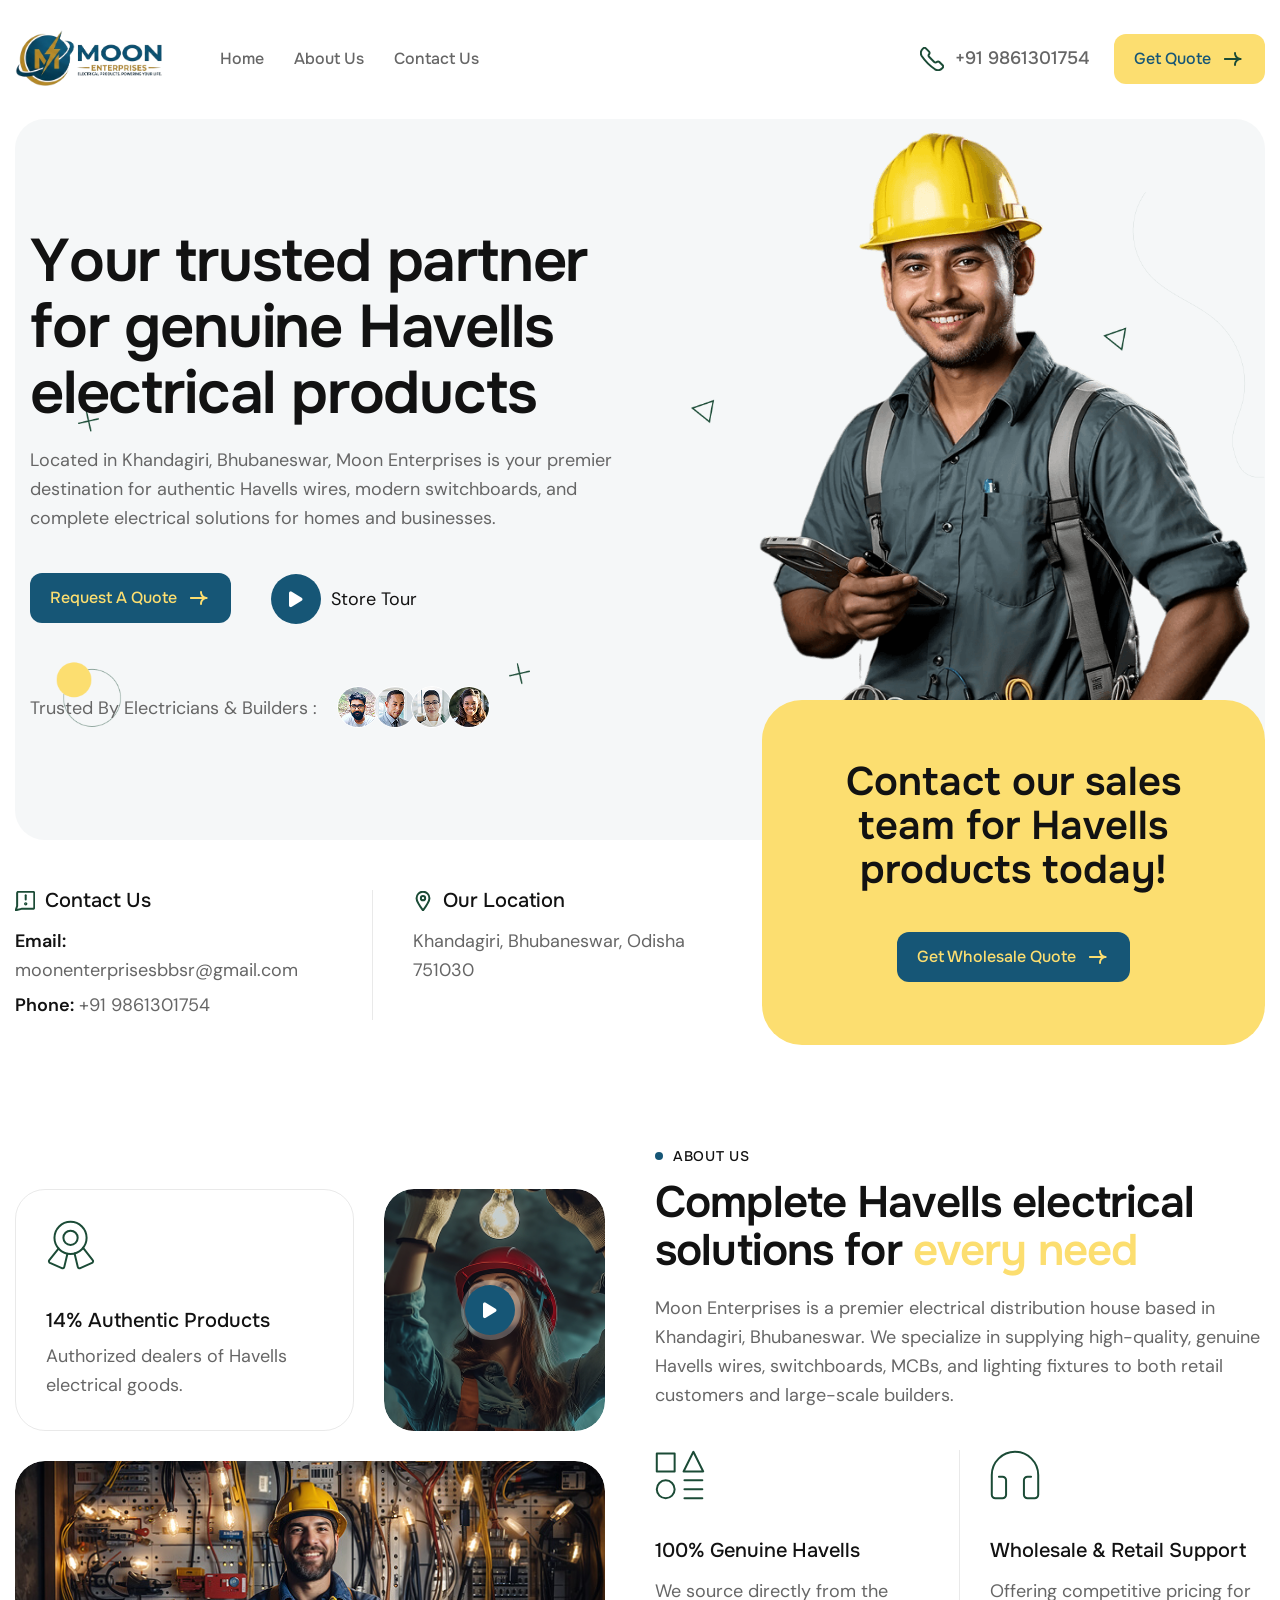
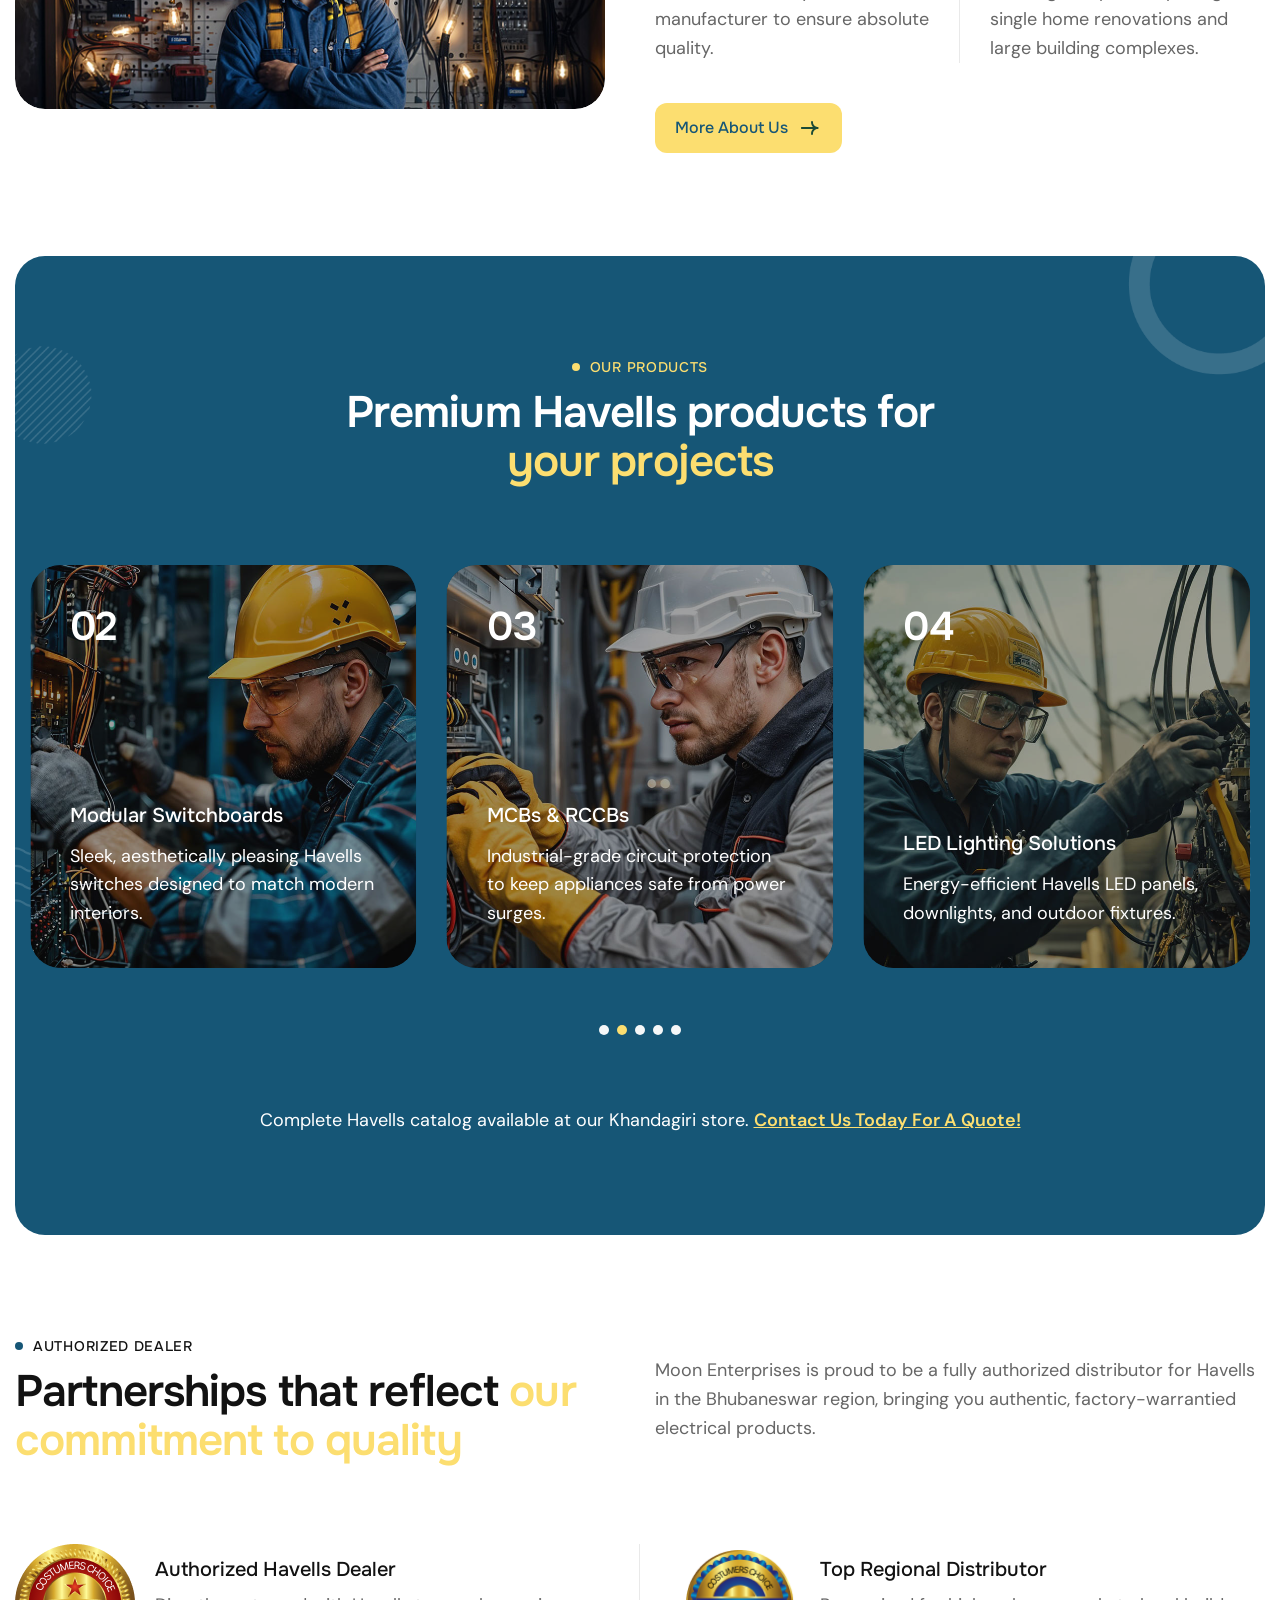
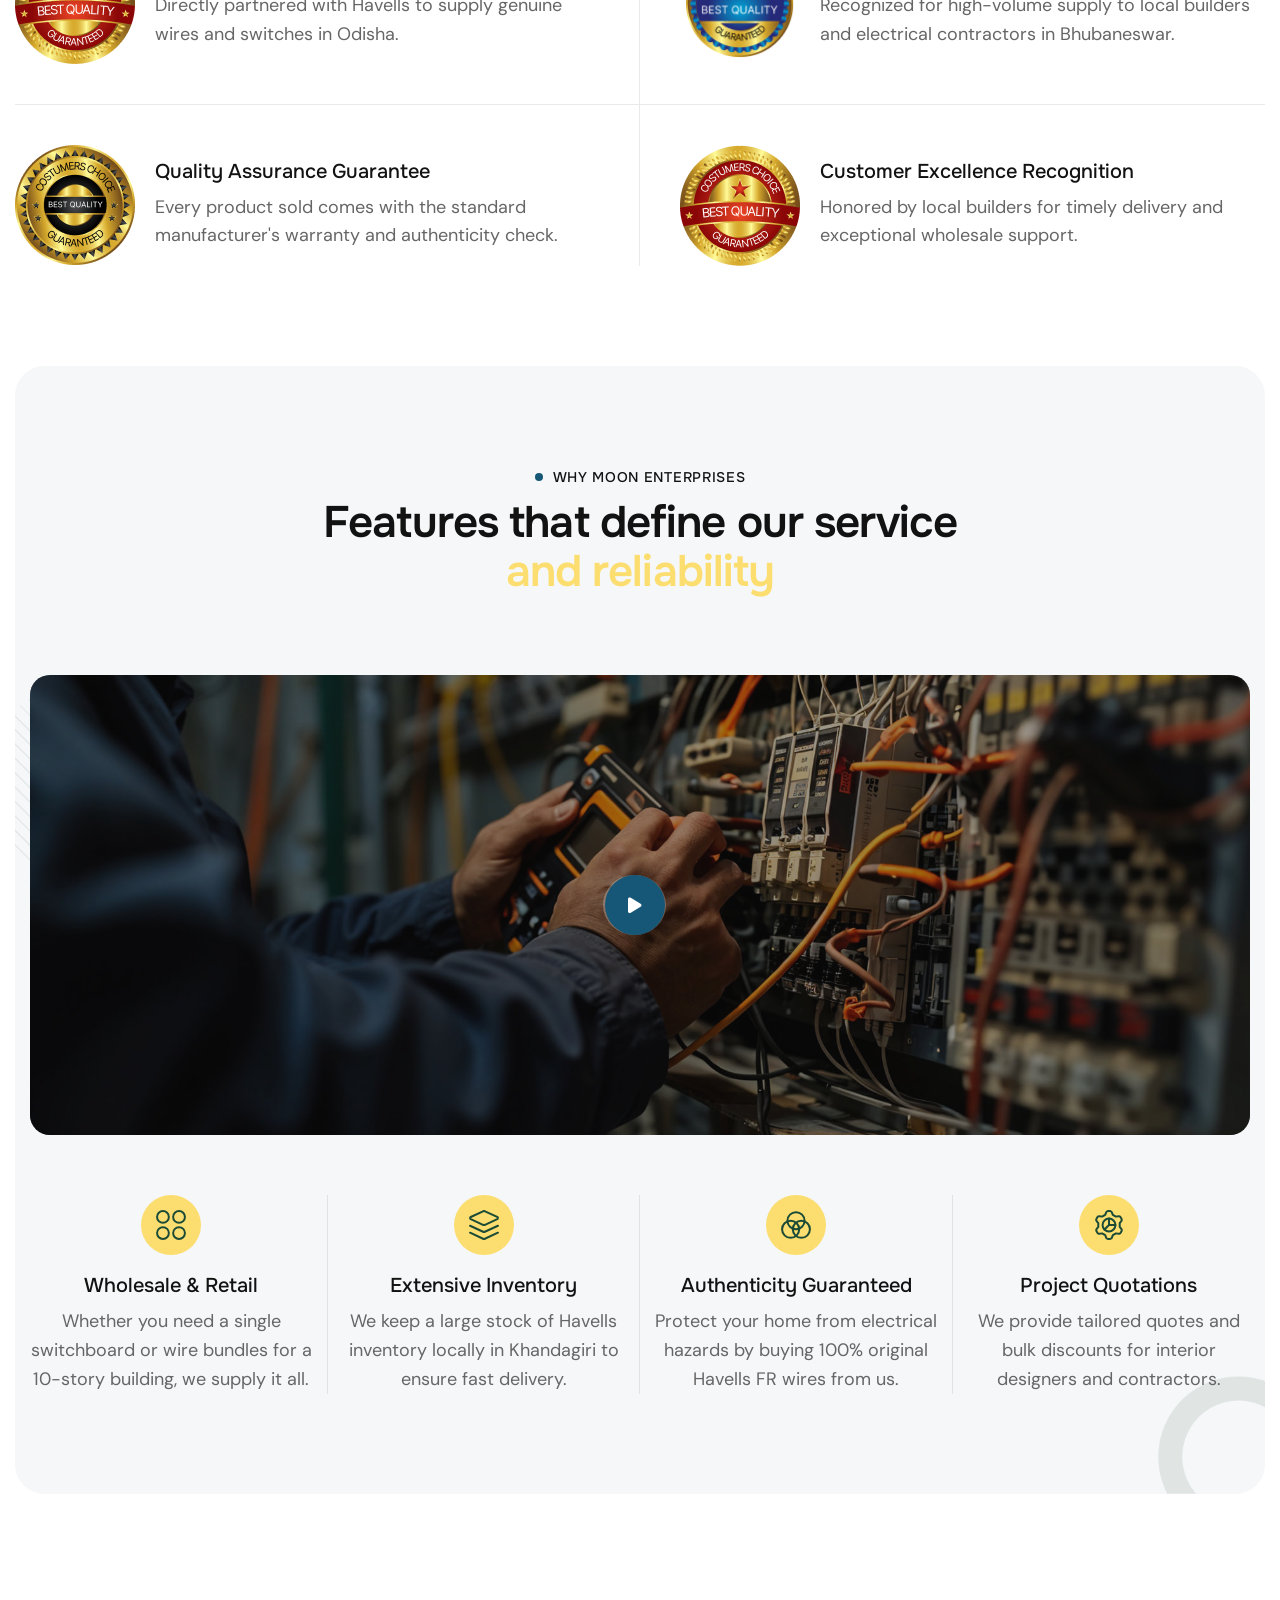
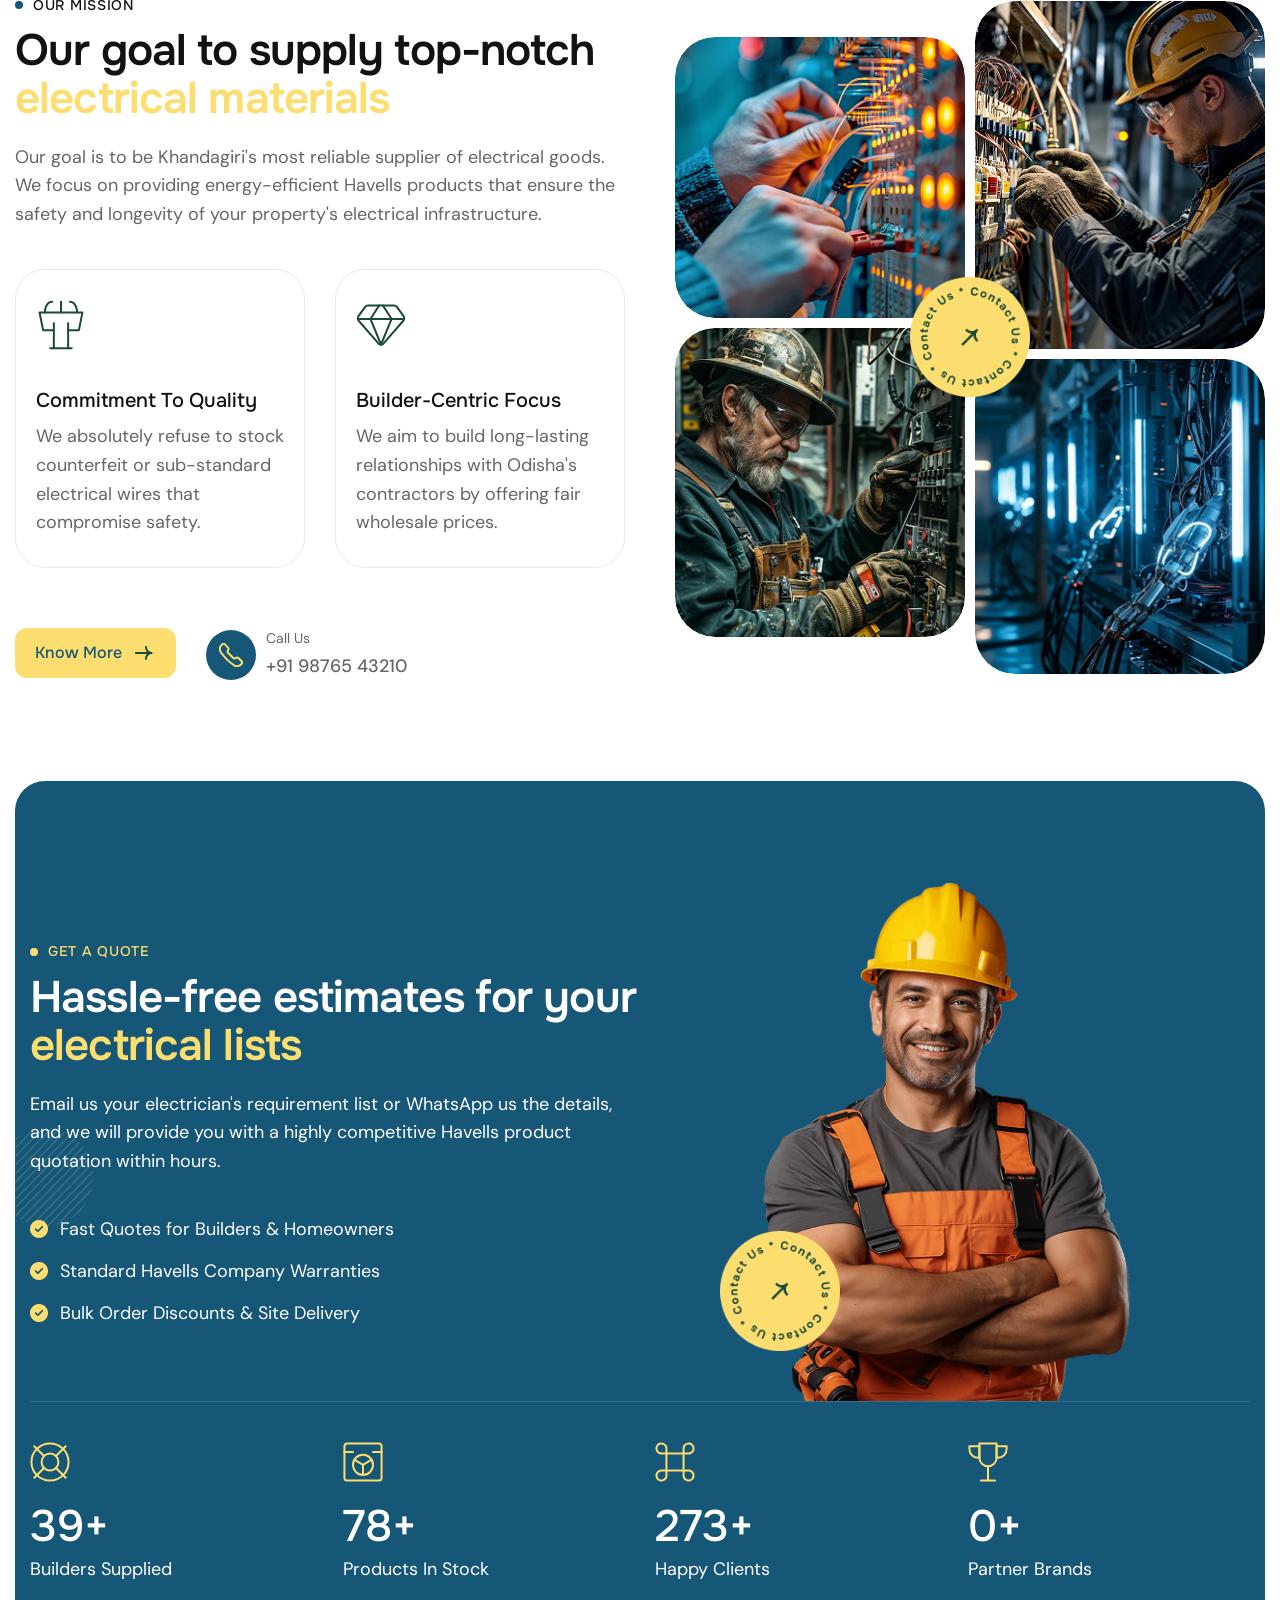
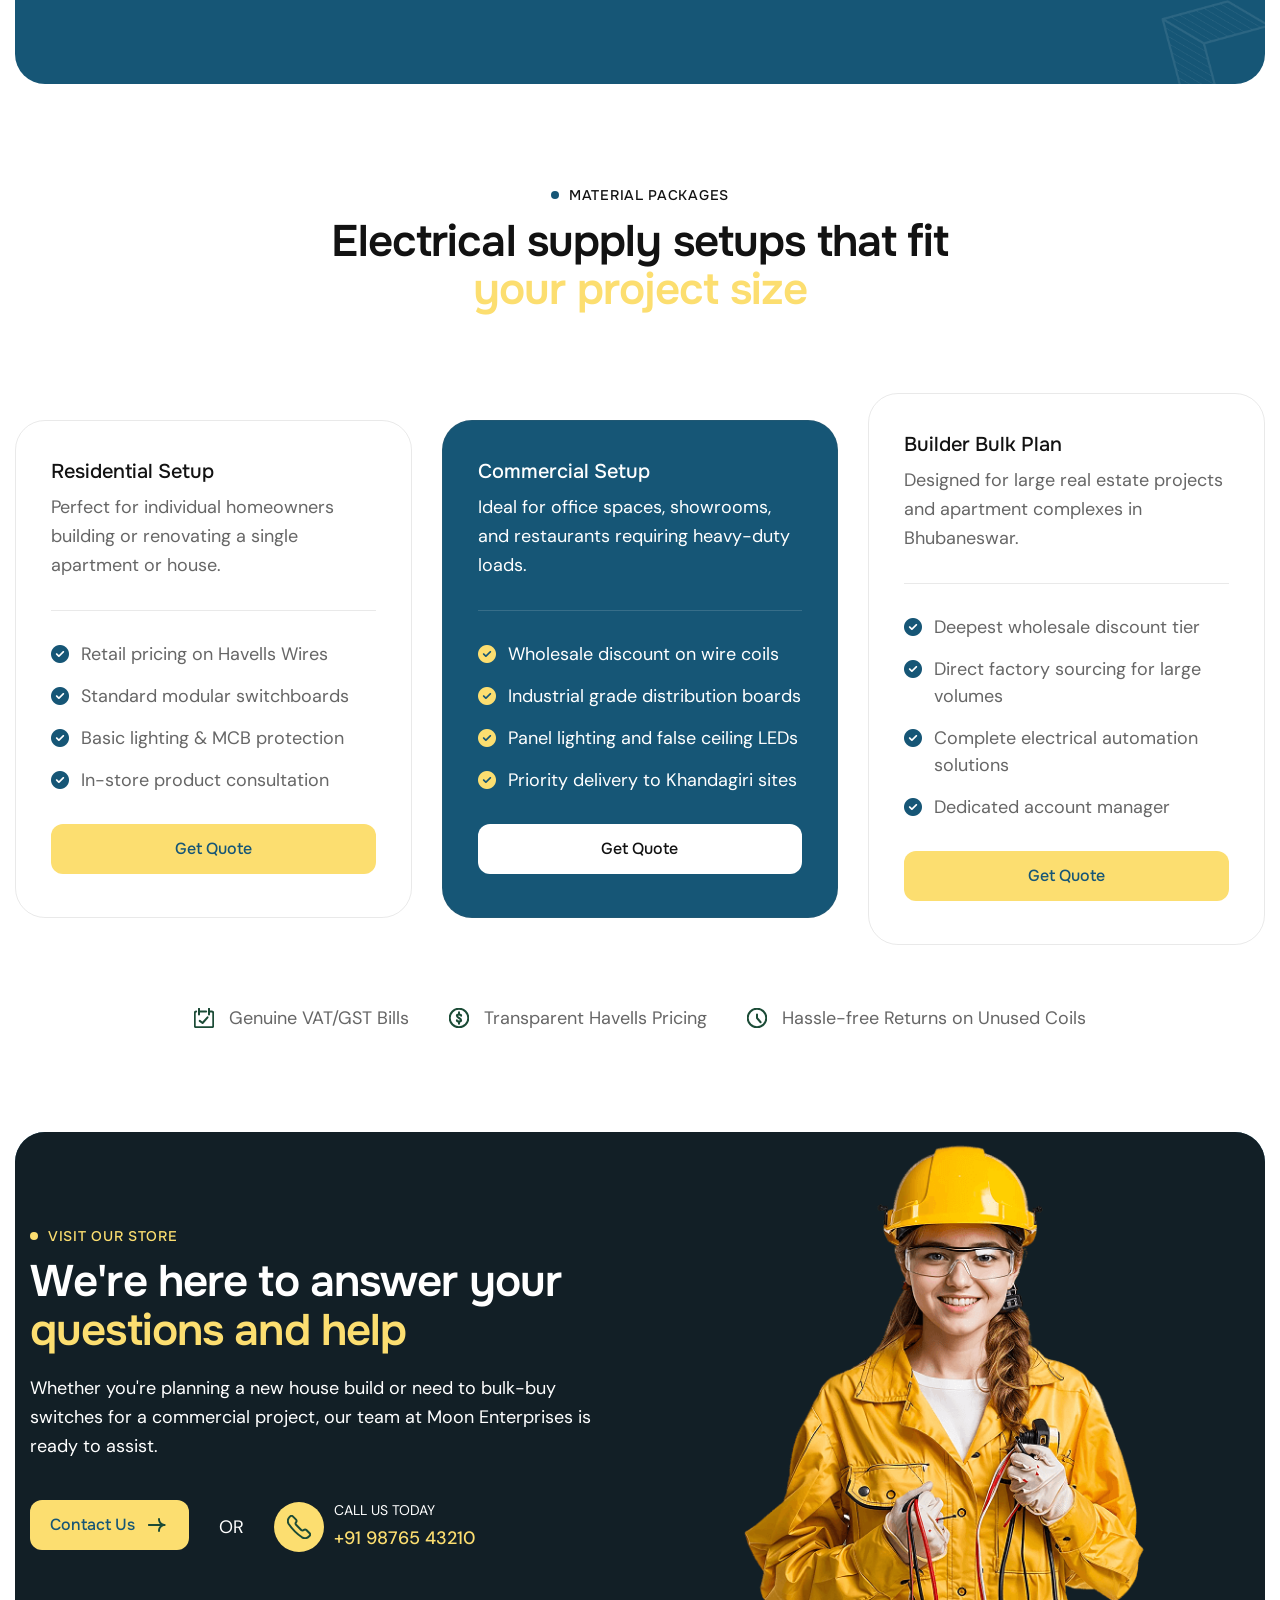
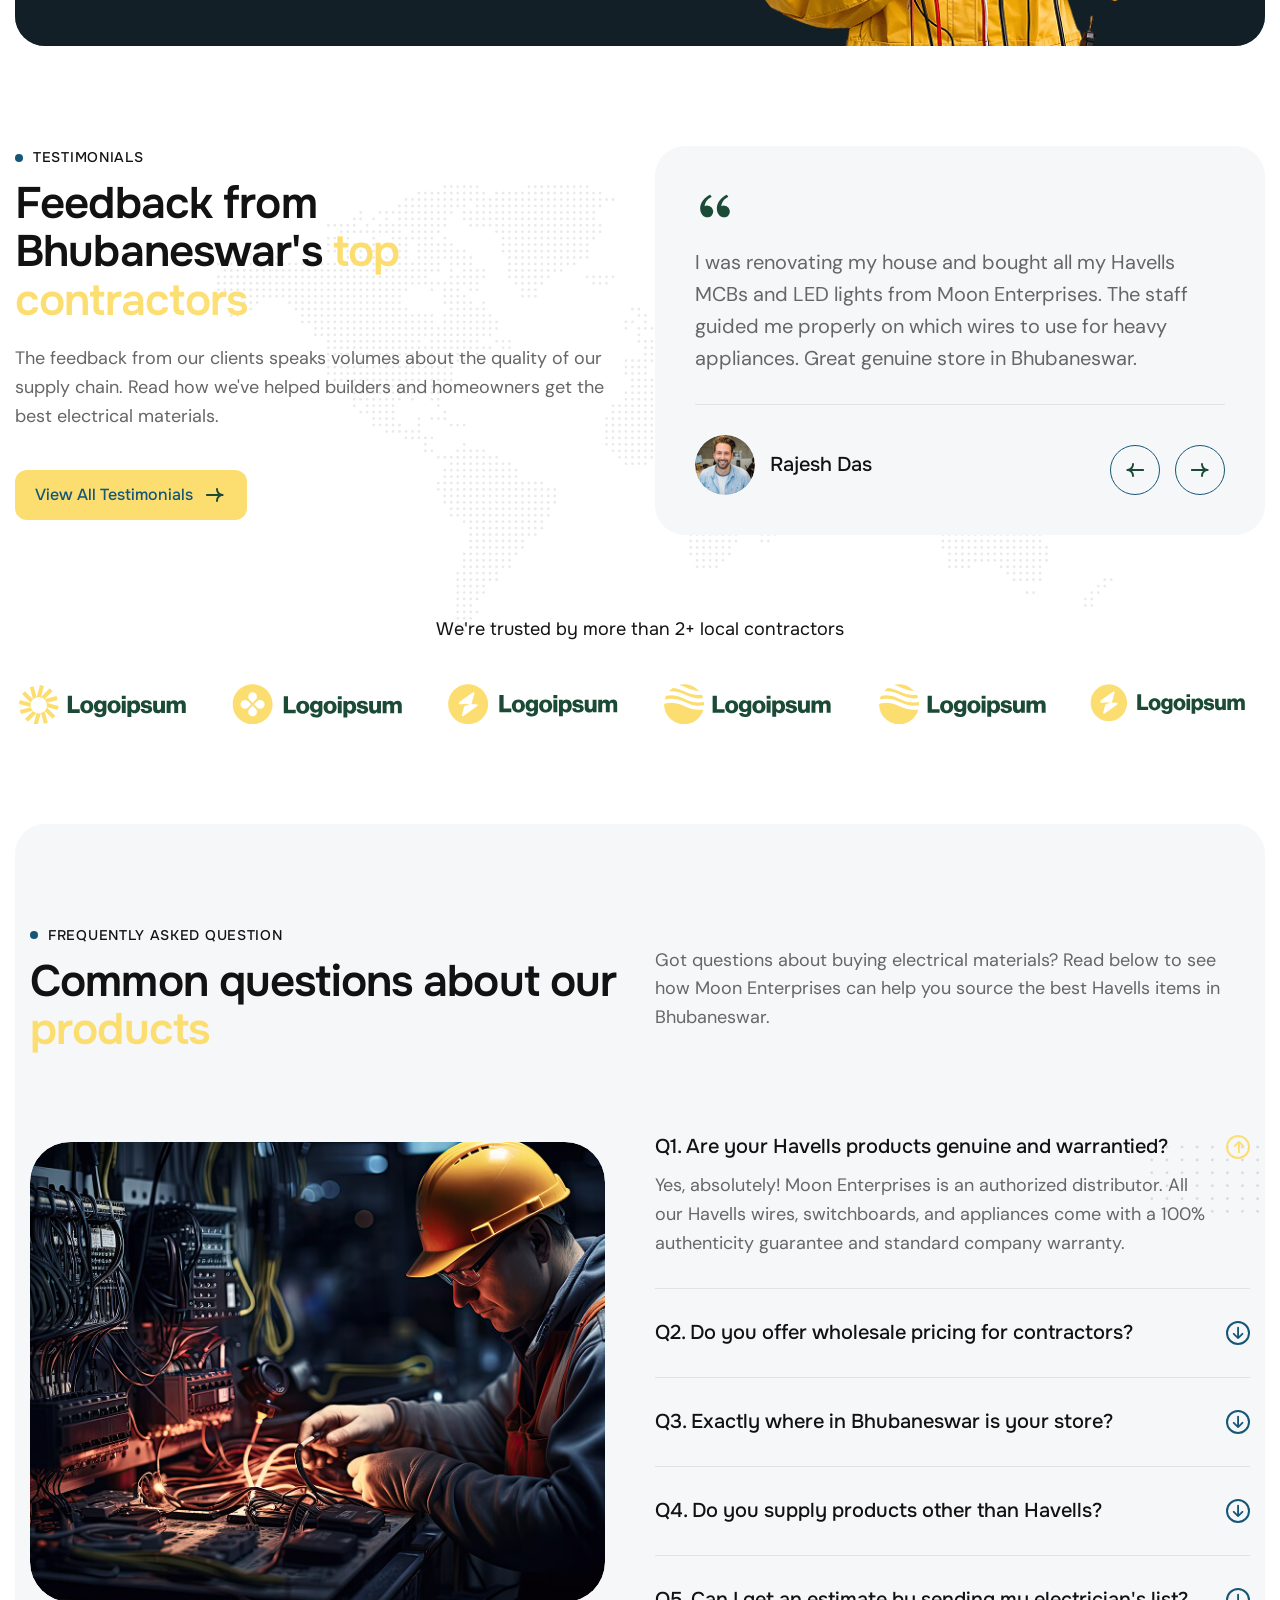
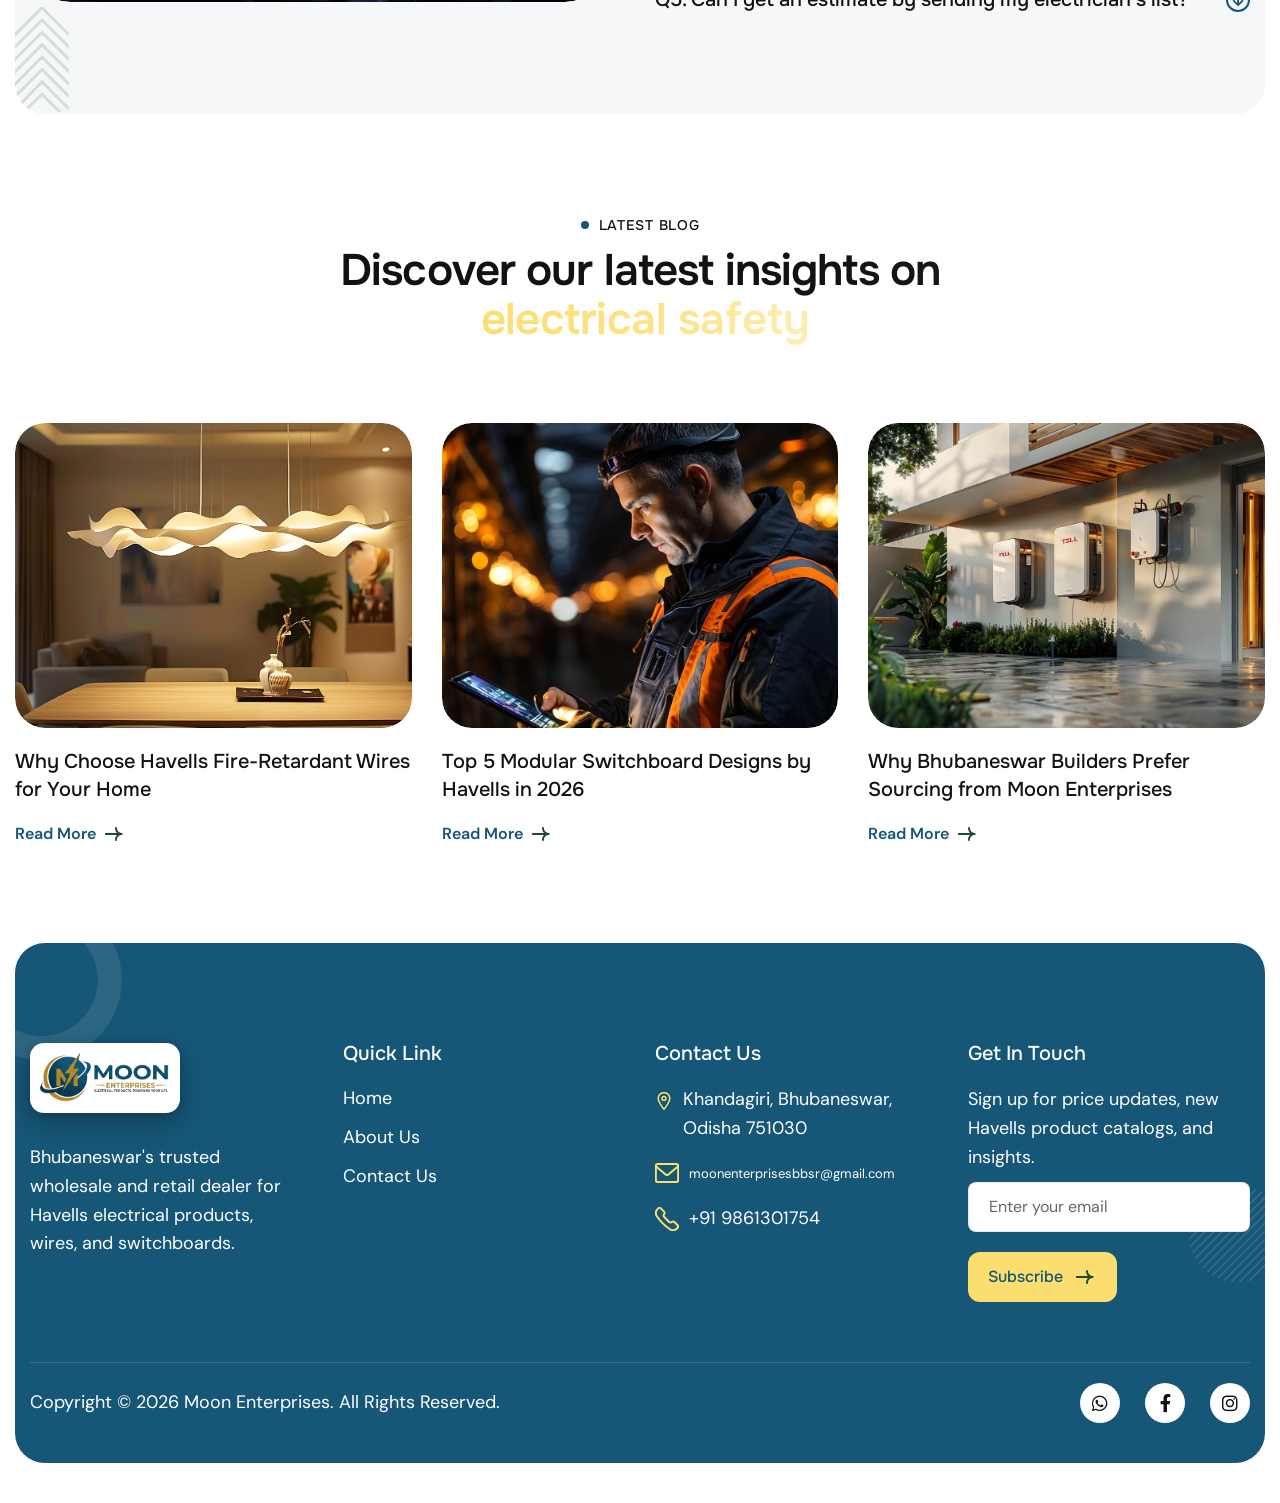
==== commit b630c05c: "-" ====
--- a/index.html
+++ b/index.html
@@ -105,8 +105,8 @@
                                 </div>
                             </div>
                             <div class="hero-cta-item-content">
-                                <p><a href="mailto:sales@moonenterprises.in"><span>Email:</span> sales@moonenterprises.in</a></p>
-                                <p><a href="tel:+919876543210"><span>Phone:</span> +91 98765 43210</a></p>
+                                <p><a href="mailto:moonenterprisesbbsr@gmail.com"><span>Email:</span> moonenterprisesbbsr@gmail.com</a></p>
+                                <p><a href="tel:+919861301754"><span>Phone:</span> +91 9861301754</a></p>
                             </div>
                             </div>
                         <div class="hero-cta-item wow fadeInUp" data-wow-delay="0.2s">
--- a/css/custom.css
+++ b/css/custom.css
@@ -50,7 +50,7 @@
 	--secondary-color			: #F5F7F8;
 	--text-color				: #666666;
 	--accent-color				: #FCDE70;
-	--accent-secondary-color	: #1B4B36;
+	--accent-secondary-color	: #165676;
 	--white-color				: #FFFFFF;
 	--divider-color				: #66666624;
 	--dark-divider-color		: #FFFFFF24;
@@ -7235,4 +7235,71 @@
 	.error-page-image img{
 		max-width: 80%;
 	}
+}
+/* Mobile Menu Button */
+.mobile-menu-btn{
+	display: none;
+	flex-direction: column;
+	justify-content: center;
+	align-items: center;
+	gap: 5px;
+	width: 38px;
+	height: 38px;
+	background: var(--accent-color);
+	border: none;
+	border-radius: 8px;
+	padding: 0;
+	cursor: pointer;
+}
+
+.mobile-menu-btn span{
+	display: block;
+	width: 22px;
+	height: 3px;
+	background-color: var(--accent-secondary-color);
+	border-radius: 6px;
+	transition: all 0.3s ease-in-out;
+}
+
+/* Hamburger to X animation when menu is open */
+.mobile-menu-btn[aria-expanded="true"] span:nth-child(1){
+	transform: rotate(45deg) translate(5px, 5px);
+}
+
+.mobile-menu-btn[aria-expanded="true"] span:nth-child(2){
+	opacity: 0;
+}
+
+.mobile-menu-btn[aria-expanded="true"] span:nth-child(3){
+	transform: rotate(-45deg) translate(5px, -5px);
+}
+
+@media only screen and (max-width: 991px){
+
+	.mobile-menu-btn{
+		display: flex;
+	}
+
+	.main-menu.navbar-collapse{
+		width: 100%;
+	}
+
+	.main-menu .nav-menu-wrapper{
+		margin: 20px 0;
+	}
+
+	.main-menu .nav-menu-wrapper > ul{
+		display: block;
+	}
+
+	.main-menu ul li a{
+		display: block;
+		padding: 10px 0 !important;
+	}
+
+	.header-contact-btn{
+		flex-wrap: wrap;
+		gap: 15px;
+		margin-bottom: 20px;
+	}
 }
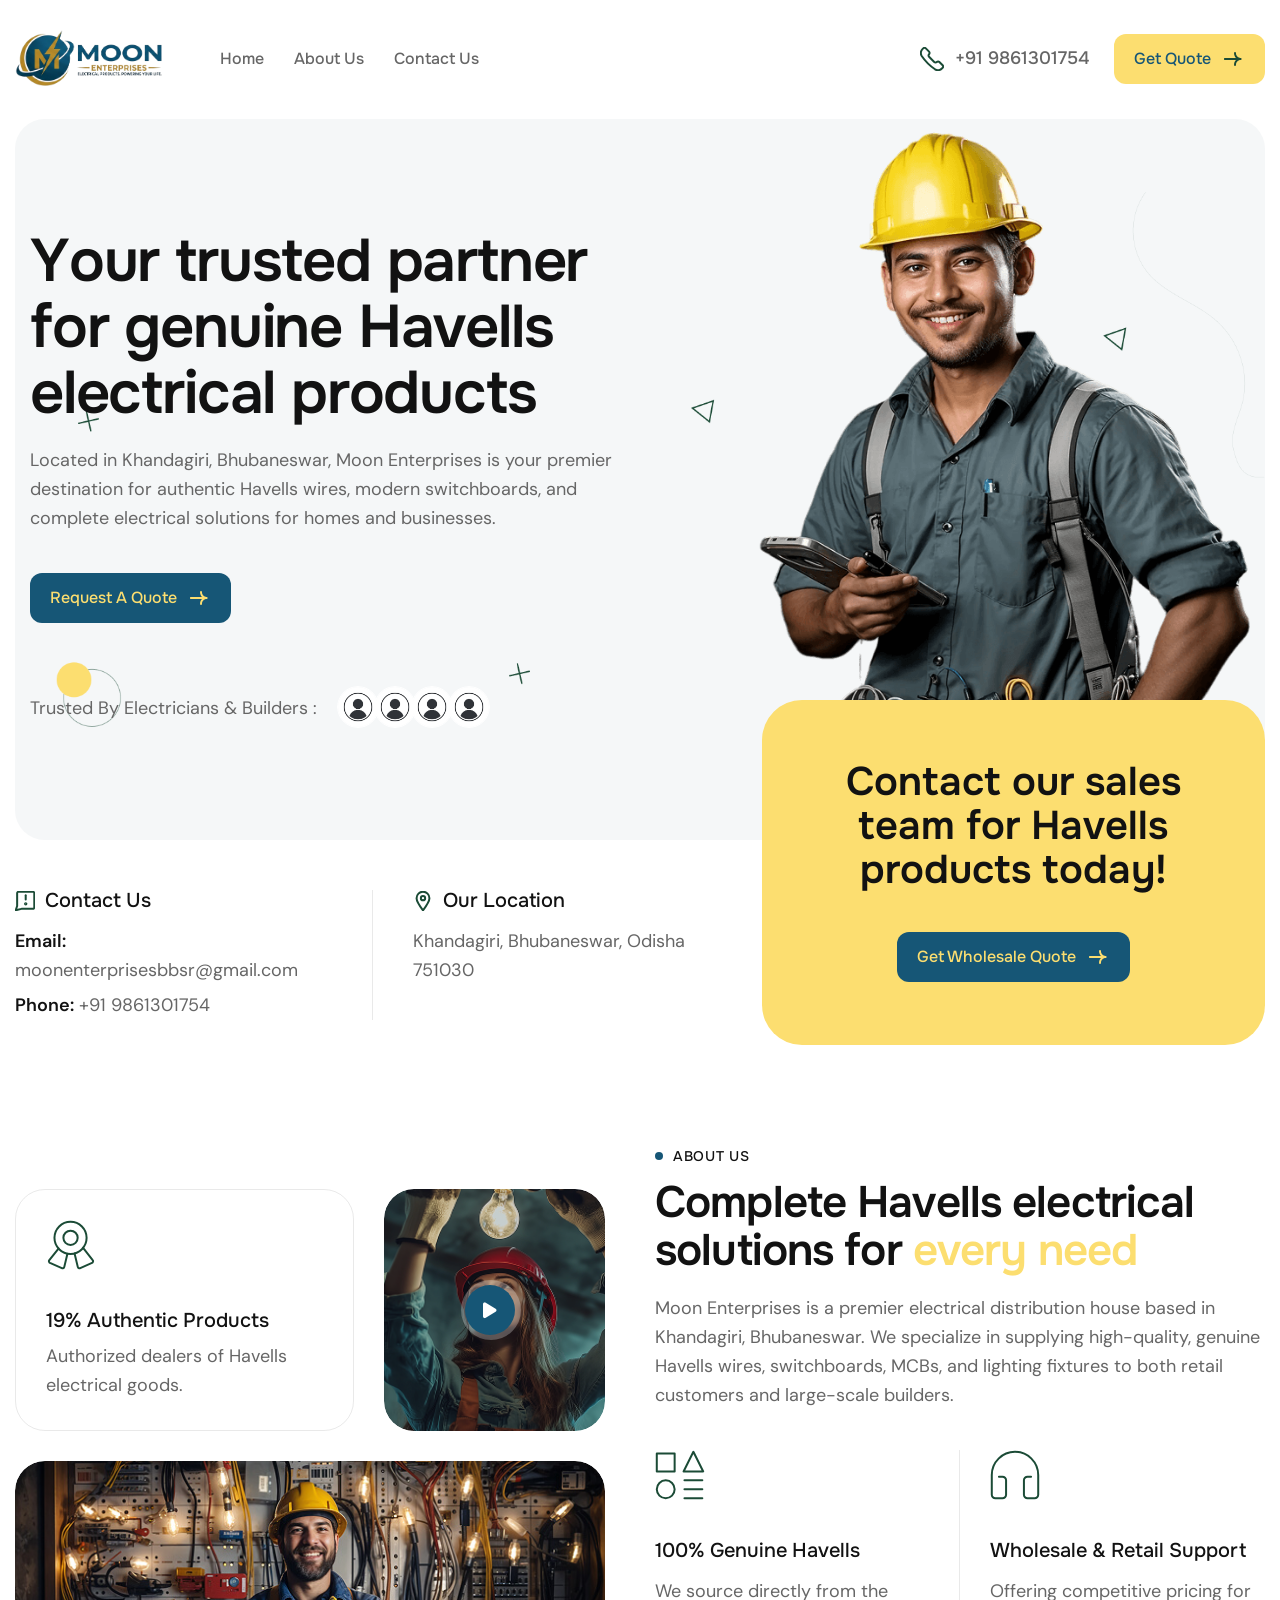
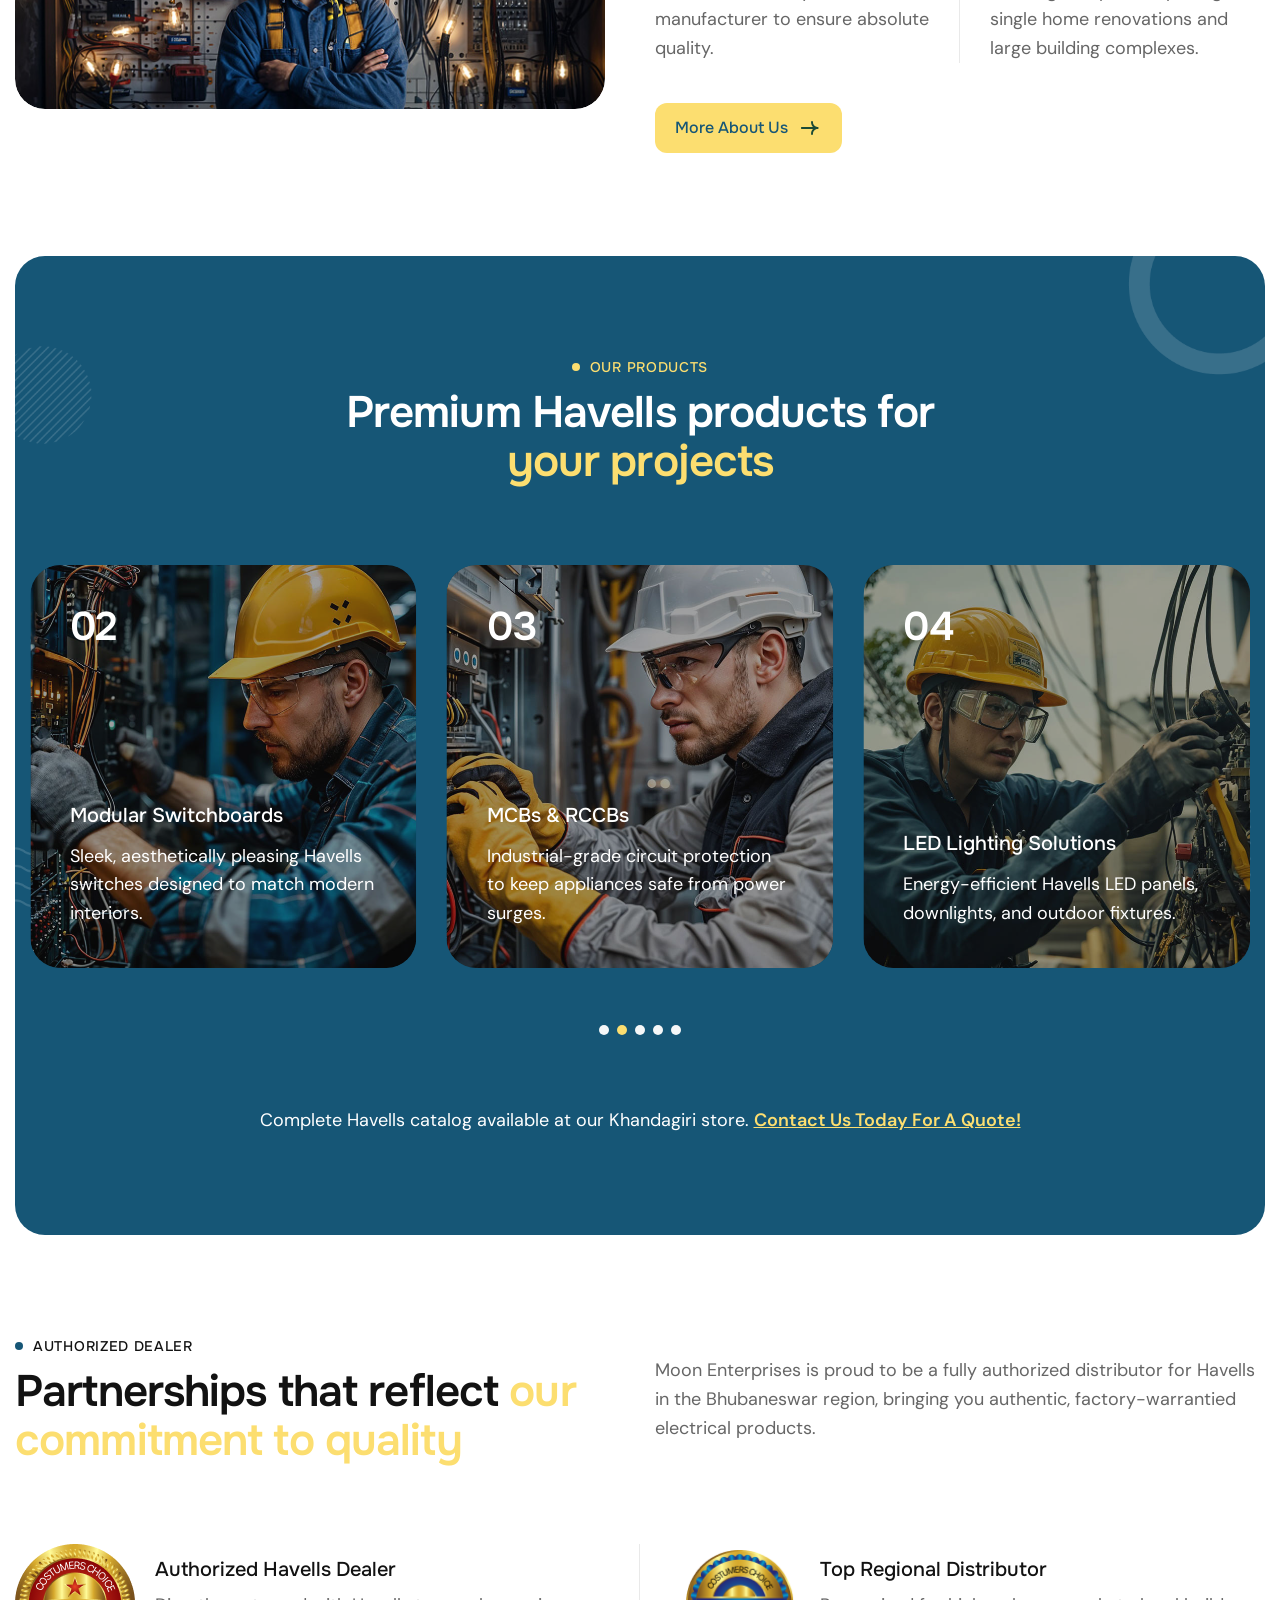
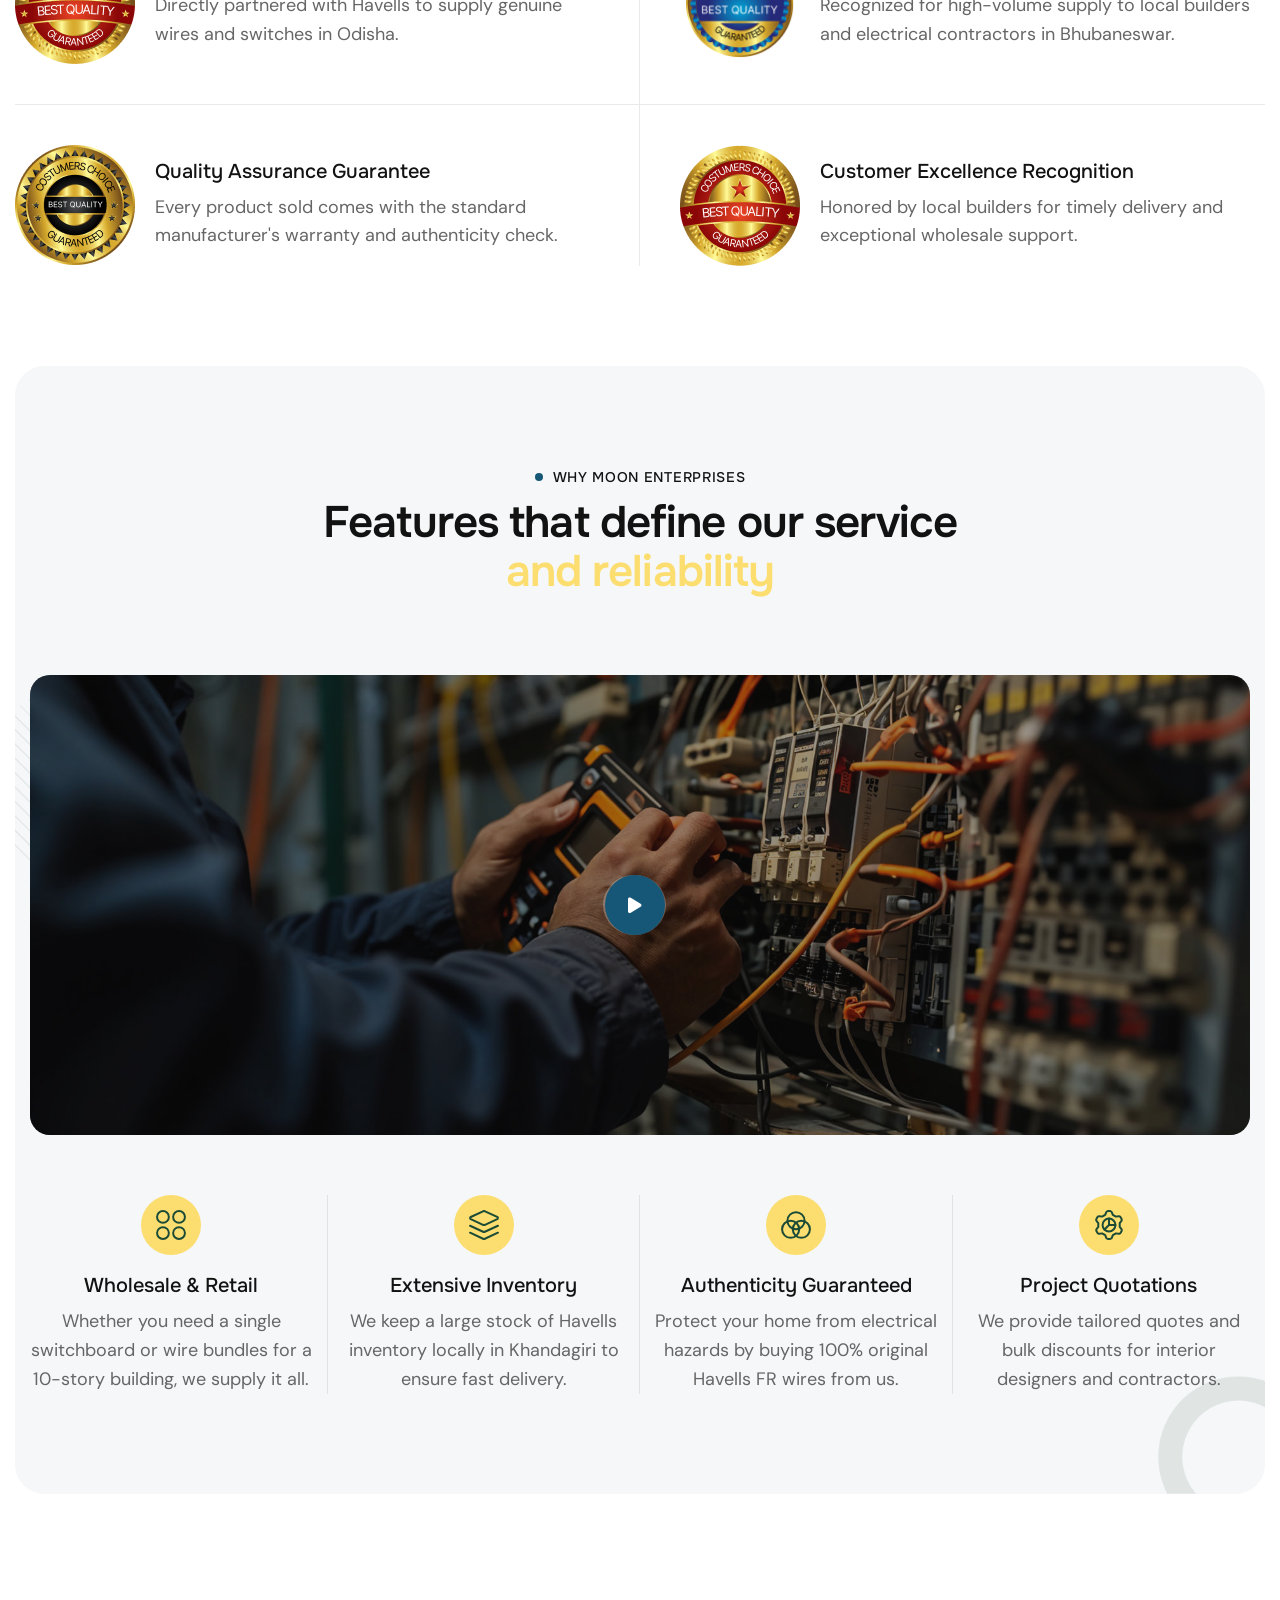
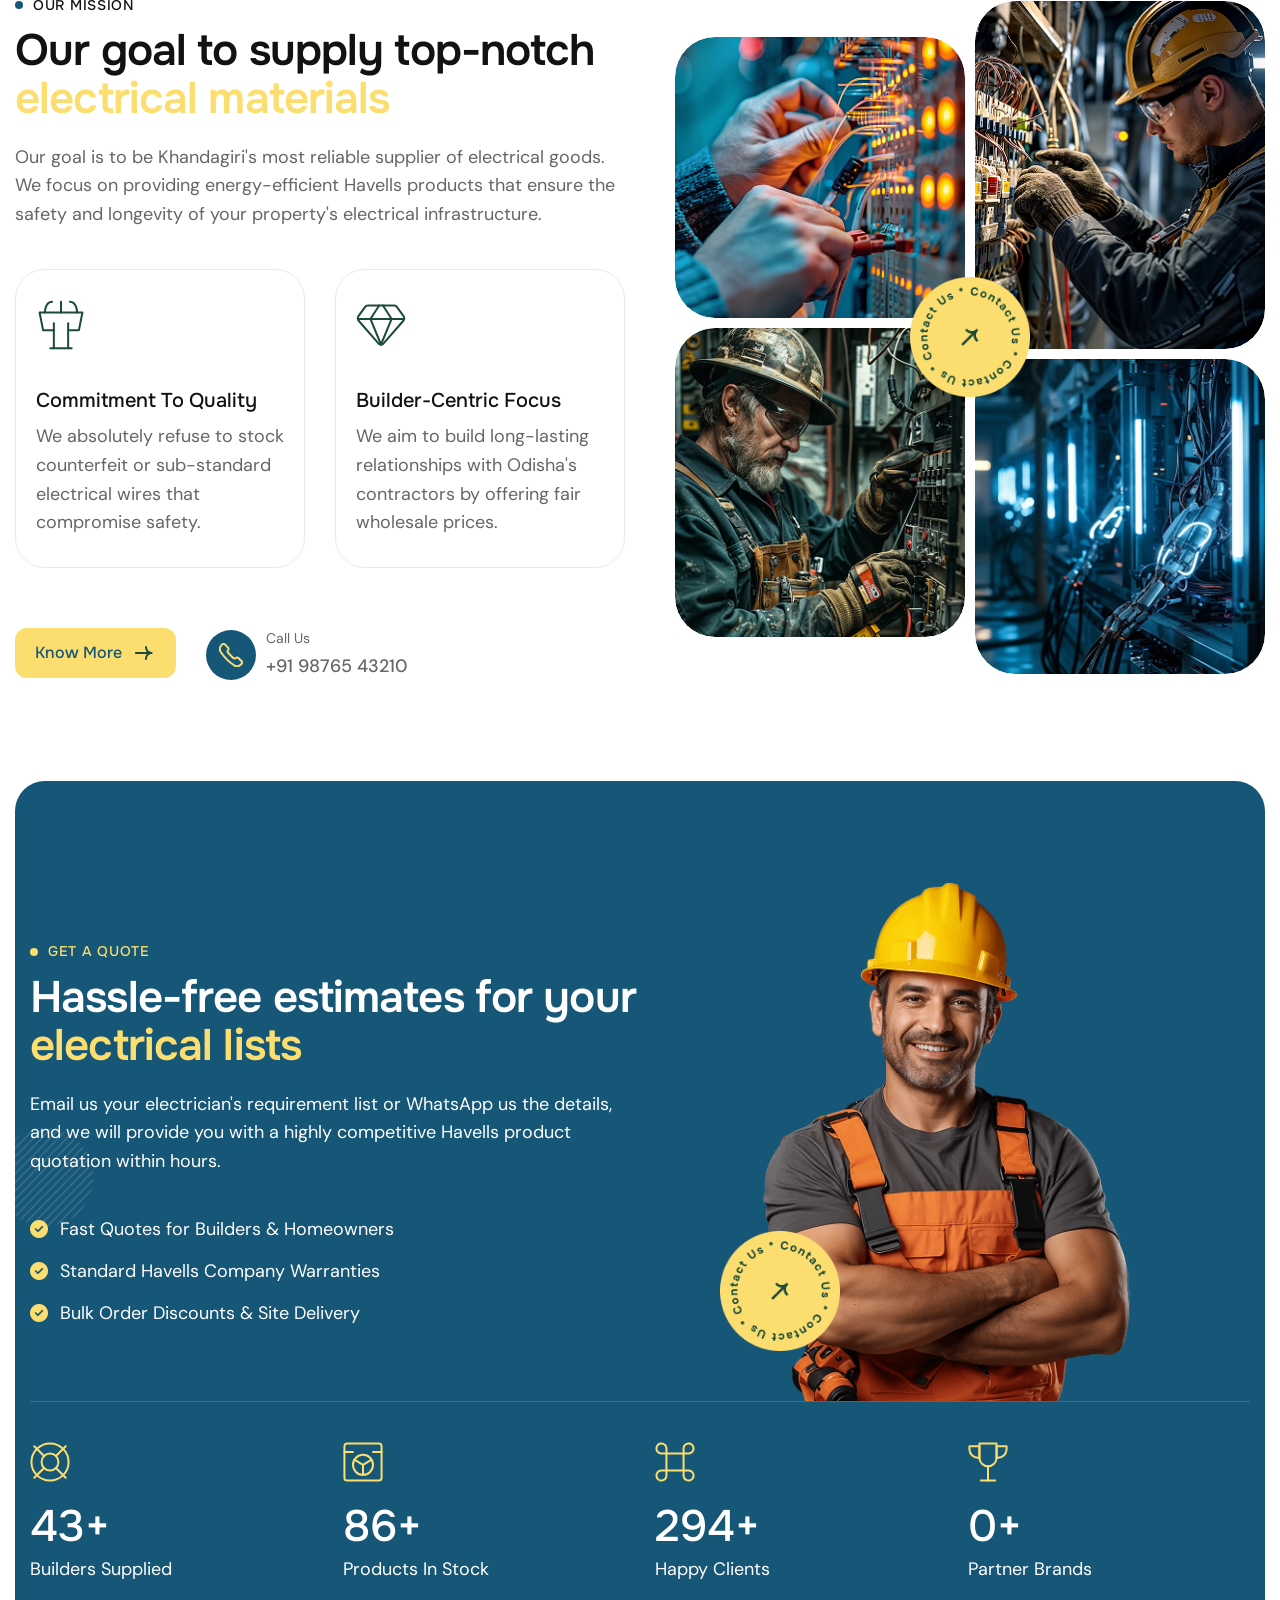
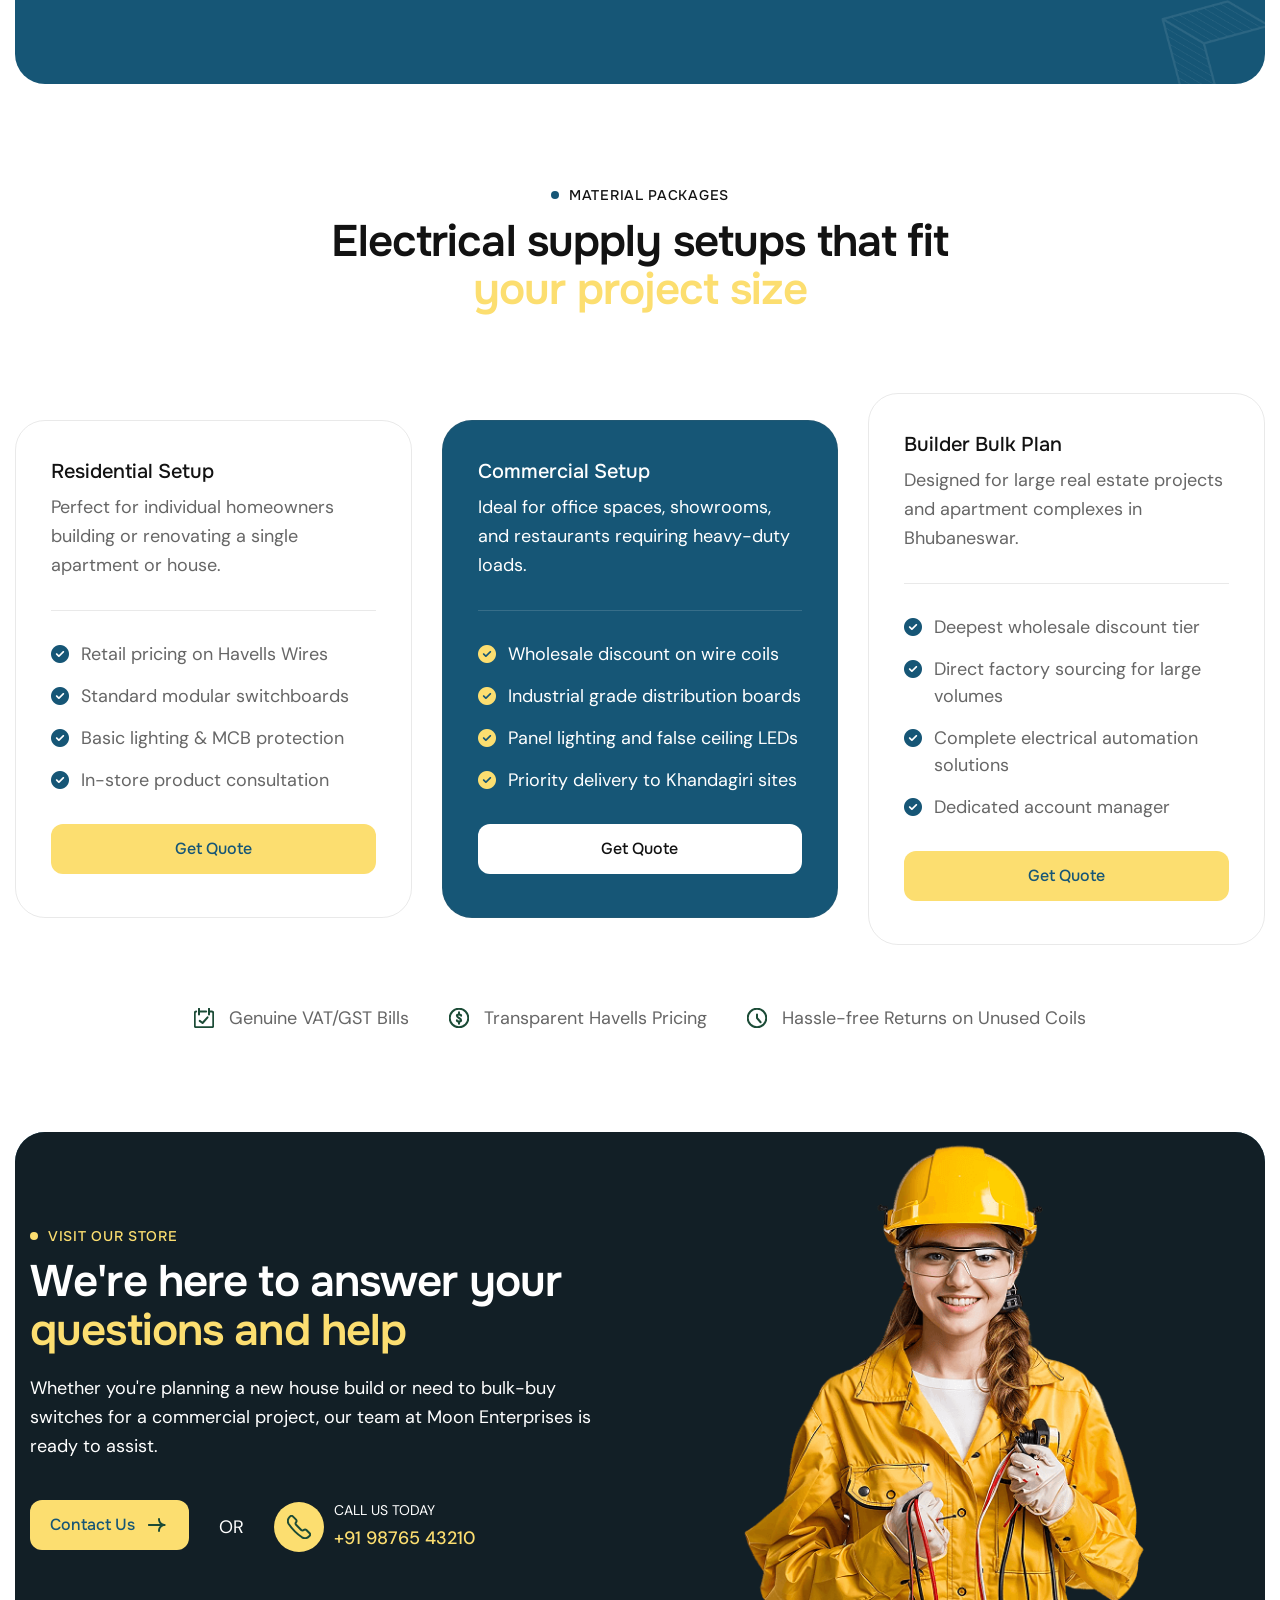
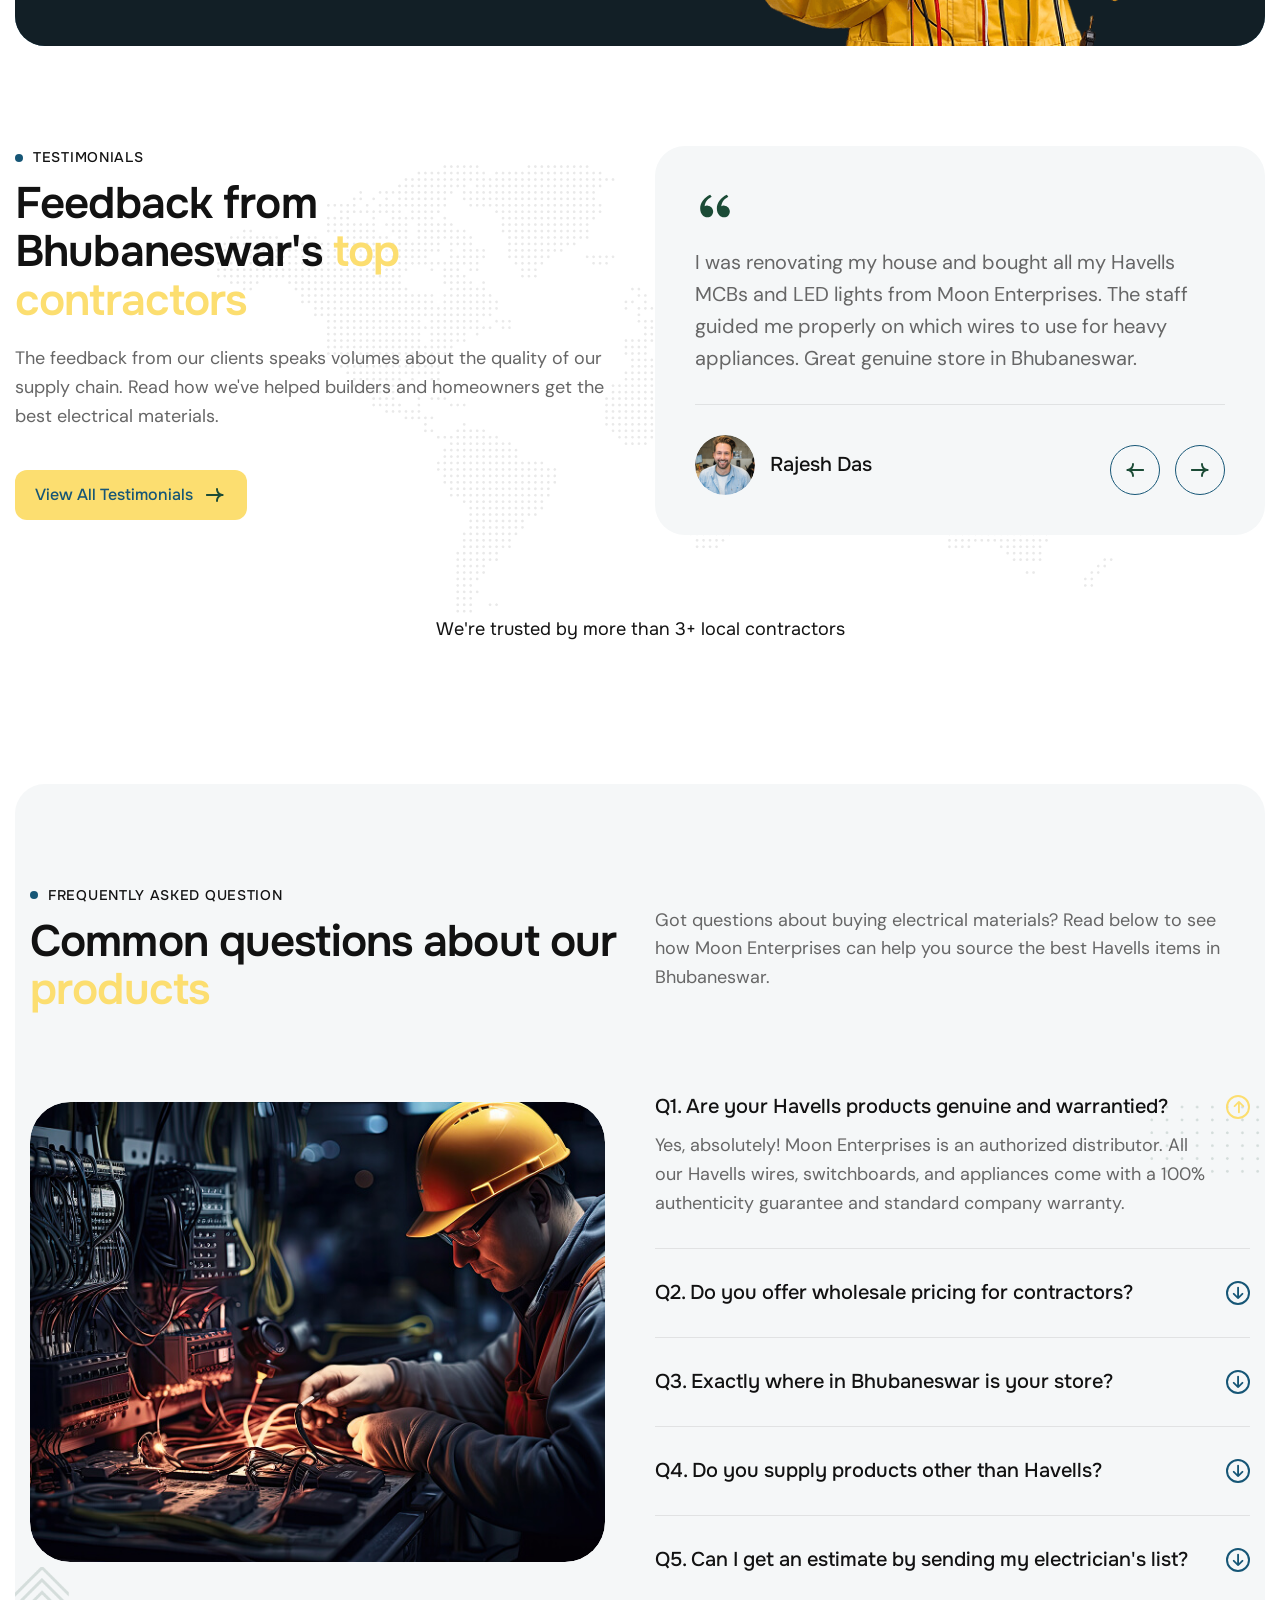
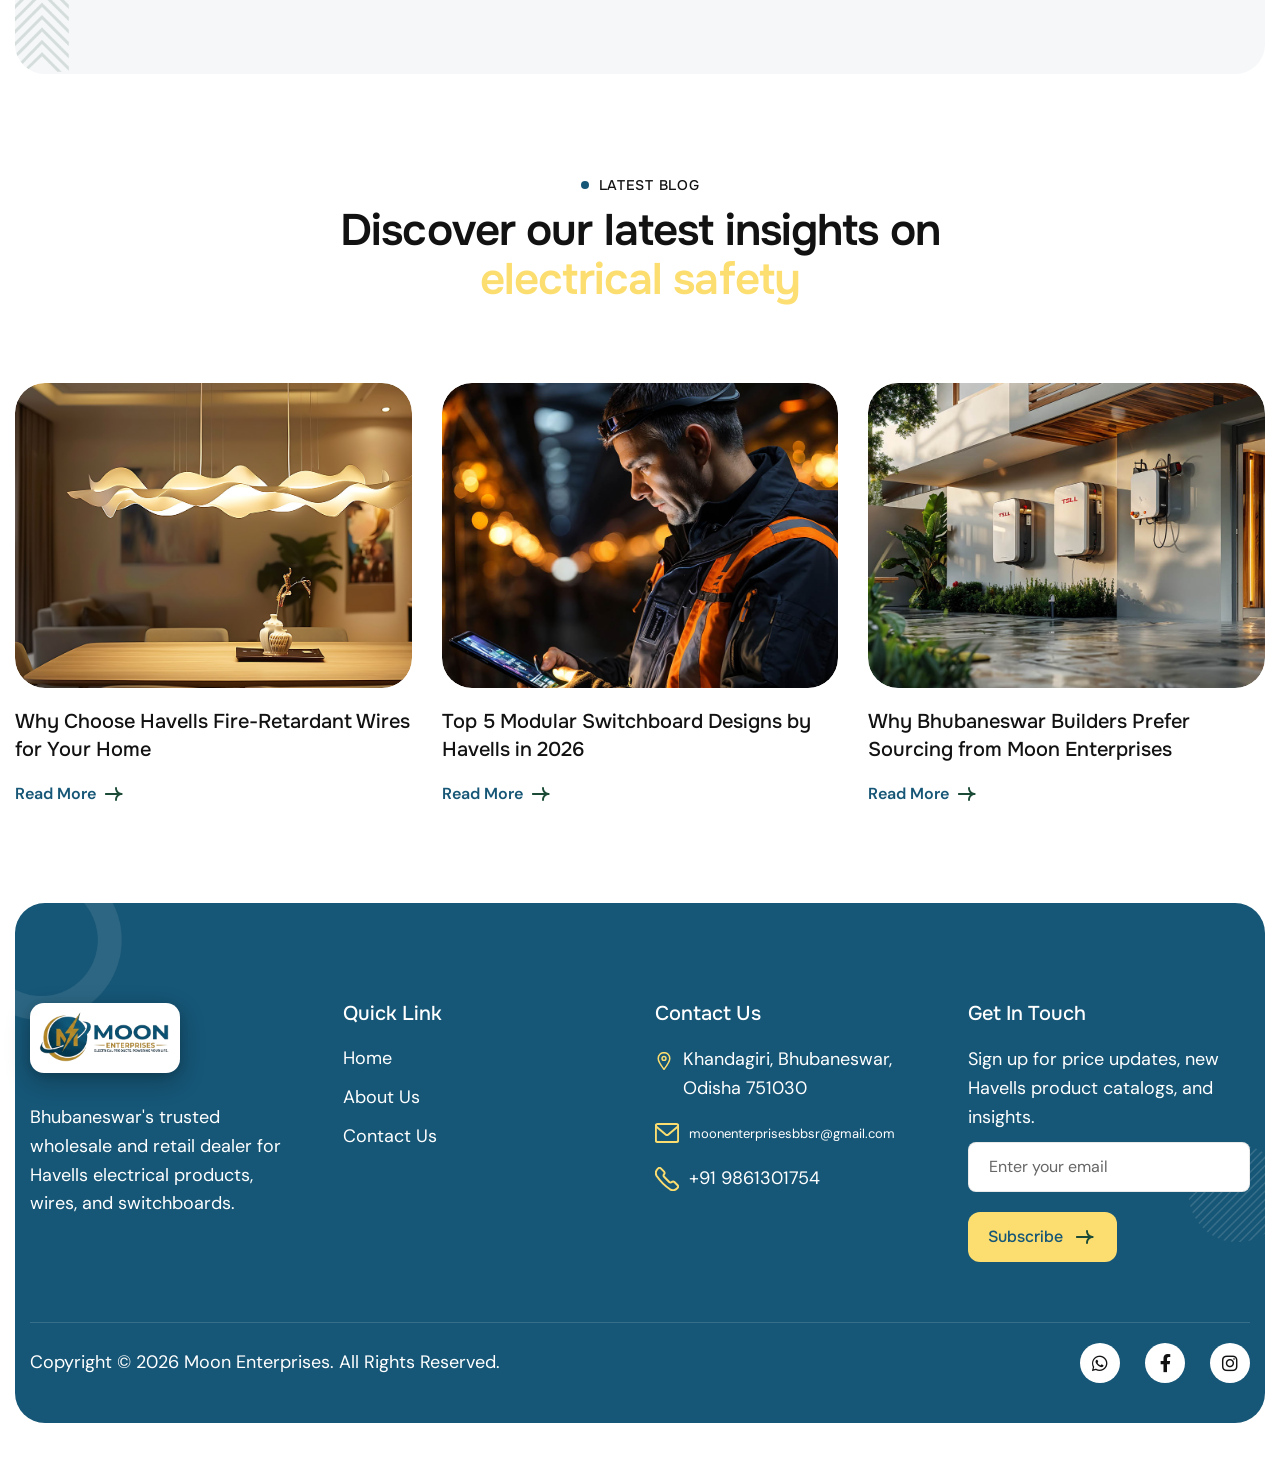
==== commit d30c81df: "--" ====
--- a/index.html
+++ b/index.html
@@ -45,13 +45,7 @@
                             <div class="hero-btn">
                                 <a href="contact.html" class="btn-default btn-highlighted">Request A Quote</a>
                             </div>
-                            <div class="video-play-button">
-                                <a href="#" class="popup-video" data-cursor-text="Play">
-                                    <i class="fa-solid fa-play"></i>
-                                </a>
-                                <p>Store Tour</p>
-                            </div>
-                            </div>
+                        </div>
                         <div class="satisfied-customer-box wow fadeInUp" data-wow-delay="0.6s">
                             <div class="customer-image-content">
                                 <p>Trusted By Electricians & Builders :</p>
@@ -59,22 +53,22 @@
                             <div class="satisfied-customer-images">
                                 <div class="customer-image">
                                     <figure class="image-anime">
-                                        <img src="images/customer-img-1.jpg" alt="">
+                                        <img src="images/user.jpg" alt="">
                                     </figure>
                                 </div>
                                 <div class="customer-image">
                                     <figure class="image-anime">
-                                        <img src="images/customer-img-2.jpg" alt="">
+                                        <img src="images/user.jpg" alt="">
                                     </figure>
                                 </div>
                                 <div class="customer-image">
                                     <figure class="image-anime">
-                                        <img src="images/customer-img-3.jpg" alt="">
+                                        <img src="images/user.jpg" alt="">
                                     </figure>
                                 </div>
                                 <div class="customer-image">
                                     <figure class="image-anime">
-                                        <img src="images/customer-img-4.jpg" alt="">
+                                        <img src="images/user.jpg" alt="">
                                     </figure>
                                 </div>
                                 </div>
@@ -801,16 +795,7 @@
                         <div class="testimonial-company-slider-text">
                             <p>We're trusted by more than <span class="counter">50</span>+ local contractors</p>
                         </div>
-                        <div class="swiper">
-                            <div class="swiper-wrapper">
-                                <div class="swiper-slide"><div class="company-logo"><img src="images/company-logo-1.svg" alt=""></div></div>
-                                <div class="swiper-slide"><div class="company-logo"><img src="images/company-logo-2.svg" alt=""></div></div>
-                                <div class="swiper-slide"><div class="company-logo"><img src="images/company-logo-3.svg" alt=""></div></div>
-                                <div class="swiper-slide"><div class="company-logo"><img src="images/company-logo-4.svg" alt=""></div></div>
-                                <div class="swiper-slide"><div class="company-logo"><img src="images/company-logo-5.svg" alt=""></div></div>
-                                <div class="swiper-slide"><div class="company-logo"><img src="images/company-logo-6.svg" alt=""></div></div>
-                            </div>
-                        </div>
+                        
                     </div>
                     </div>
             </div>
@@ -876,7 +861,7 @@
                             </h2>
                             <div id="collapse3" class="accordion-collapse collapse" aria-labelledby="heading3" data-bs-parent="#accordion">
                                 <div class="accordion-body">
-                                    <p>We are centrally located in Khandagiri, Bhubaneswar, Odisha. Feel free to contact our support line for exact GPS directions to our warehouse and retail front.</p>
+                                    <p>We are centrally located in Khandagiri, Bhubaneswar, Odisha. Feel free to contact our support line for exact GPS directions to our warehouse.</p>
                                 </div>
                             </div>
                         </div>
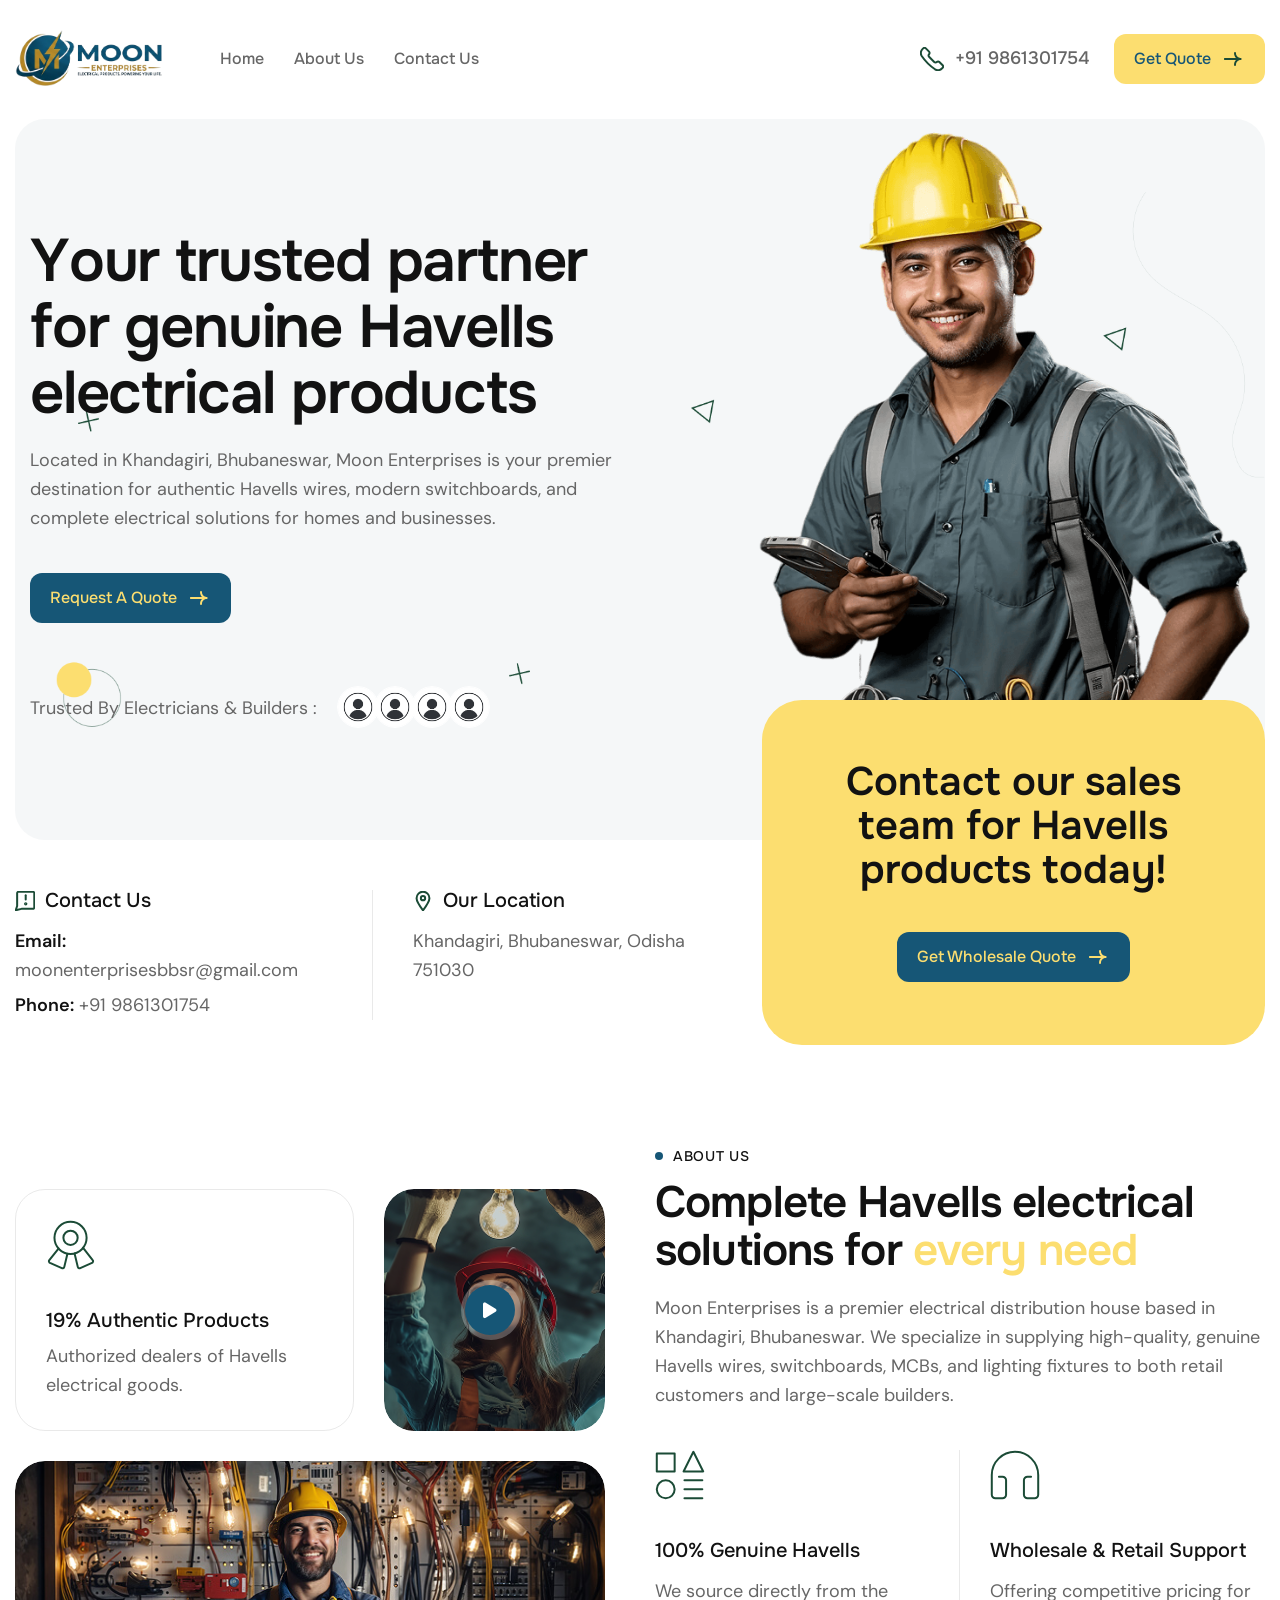
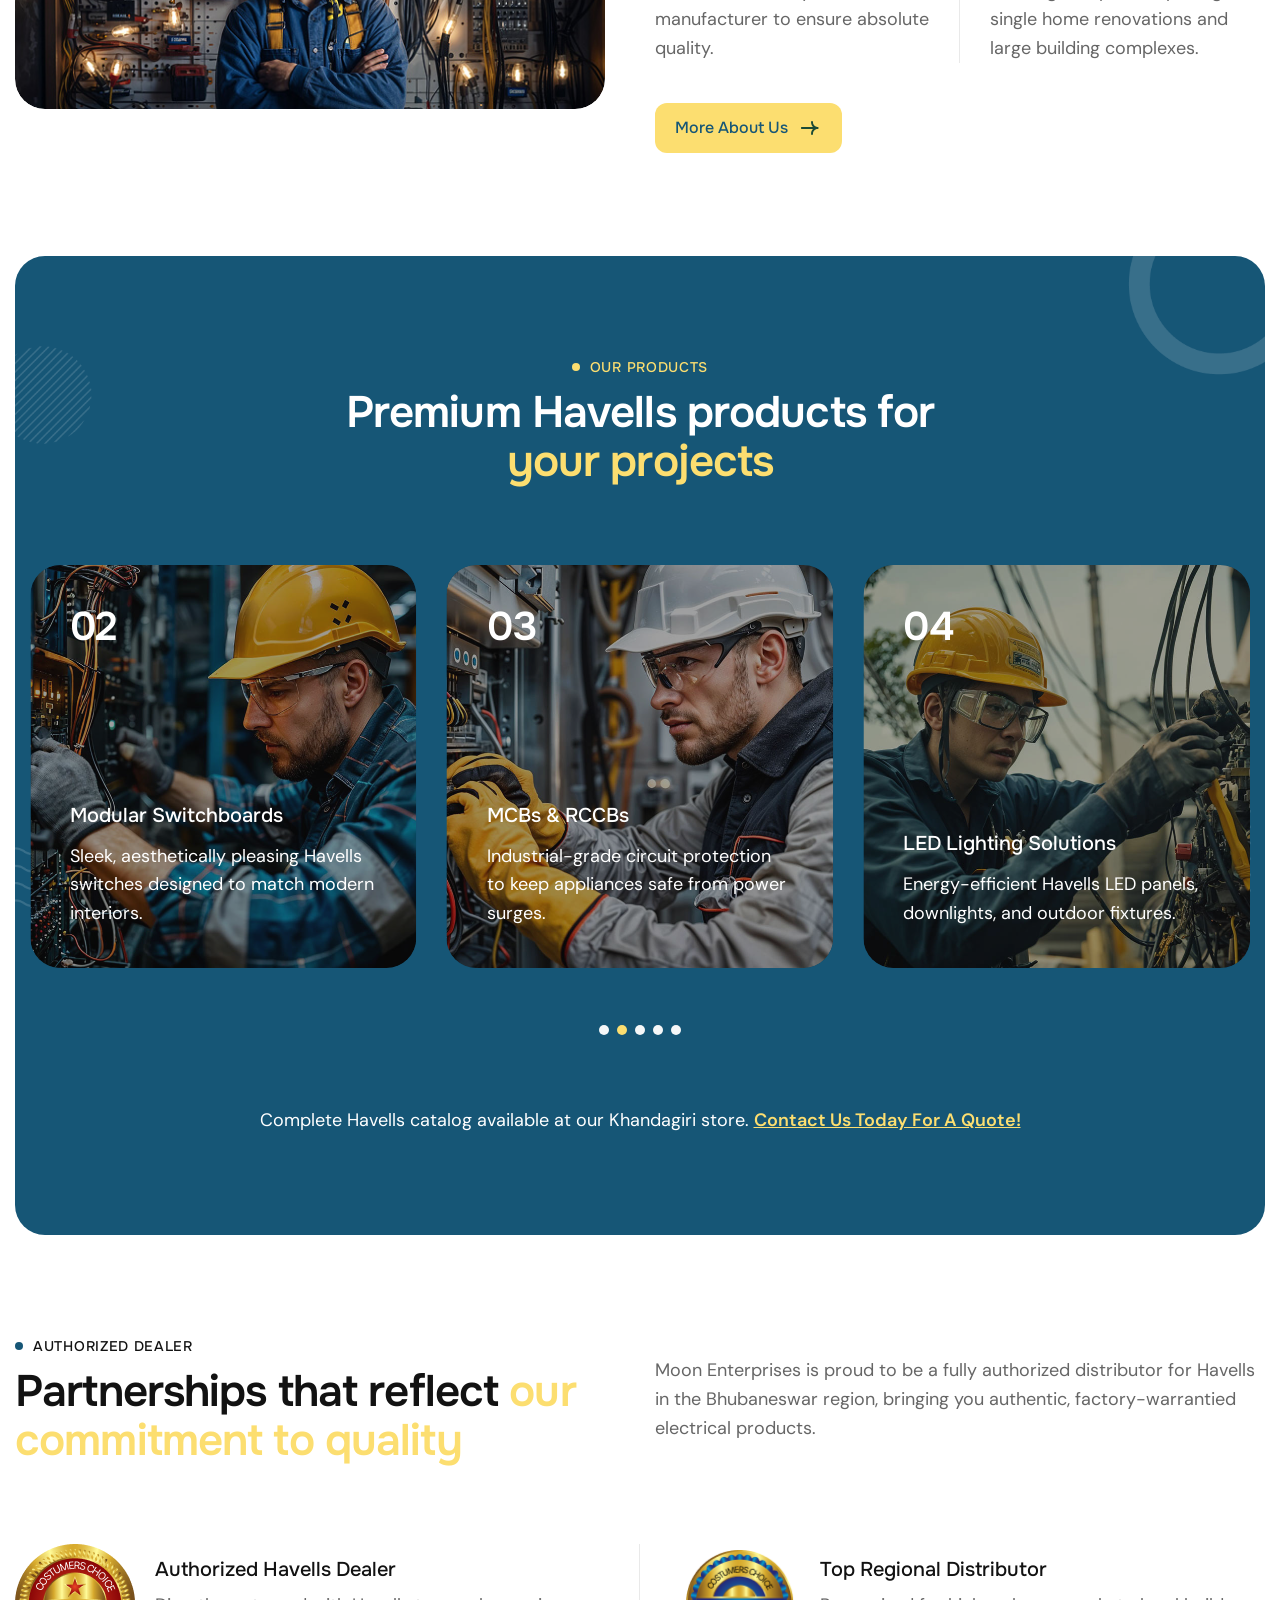
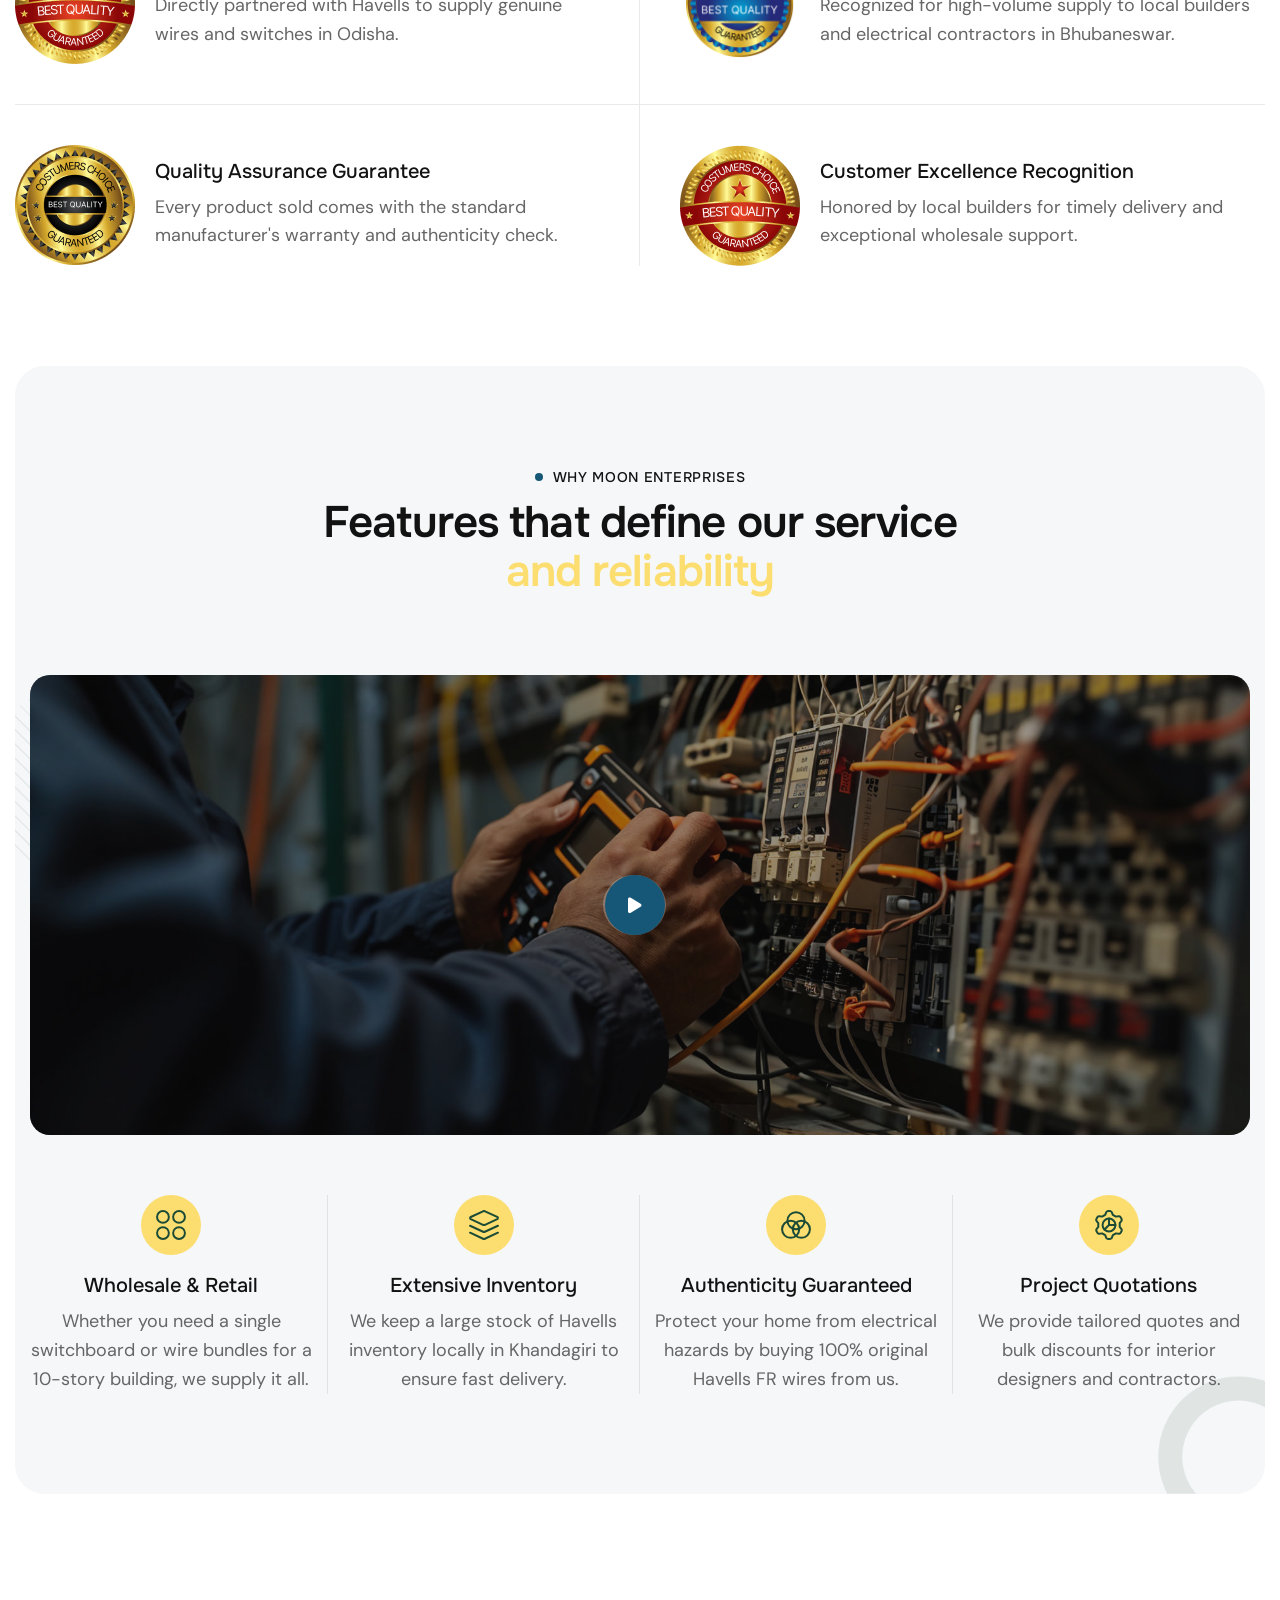
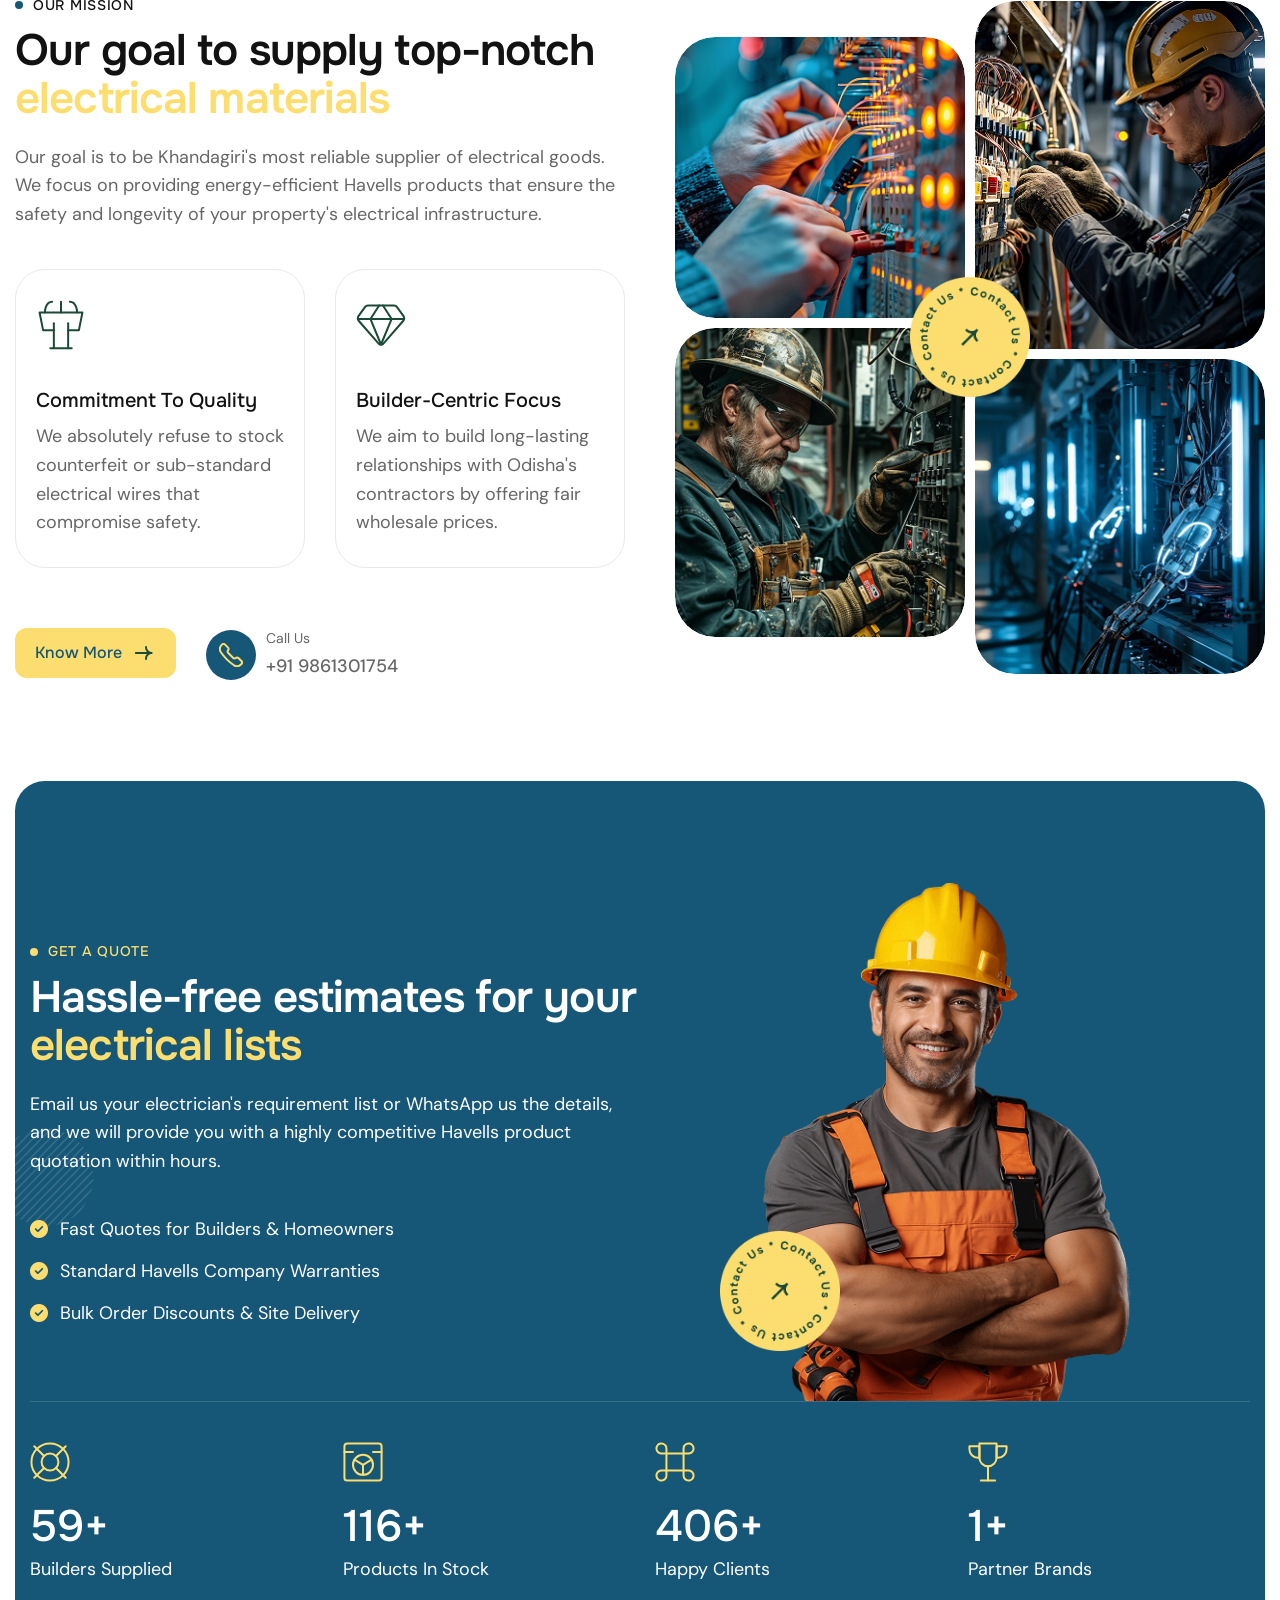
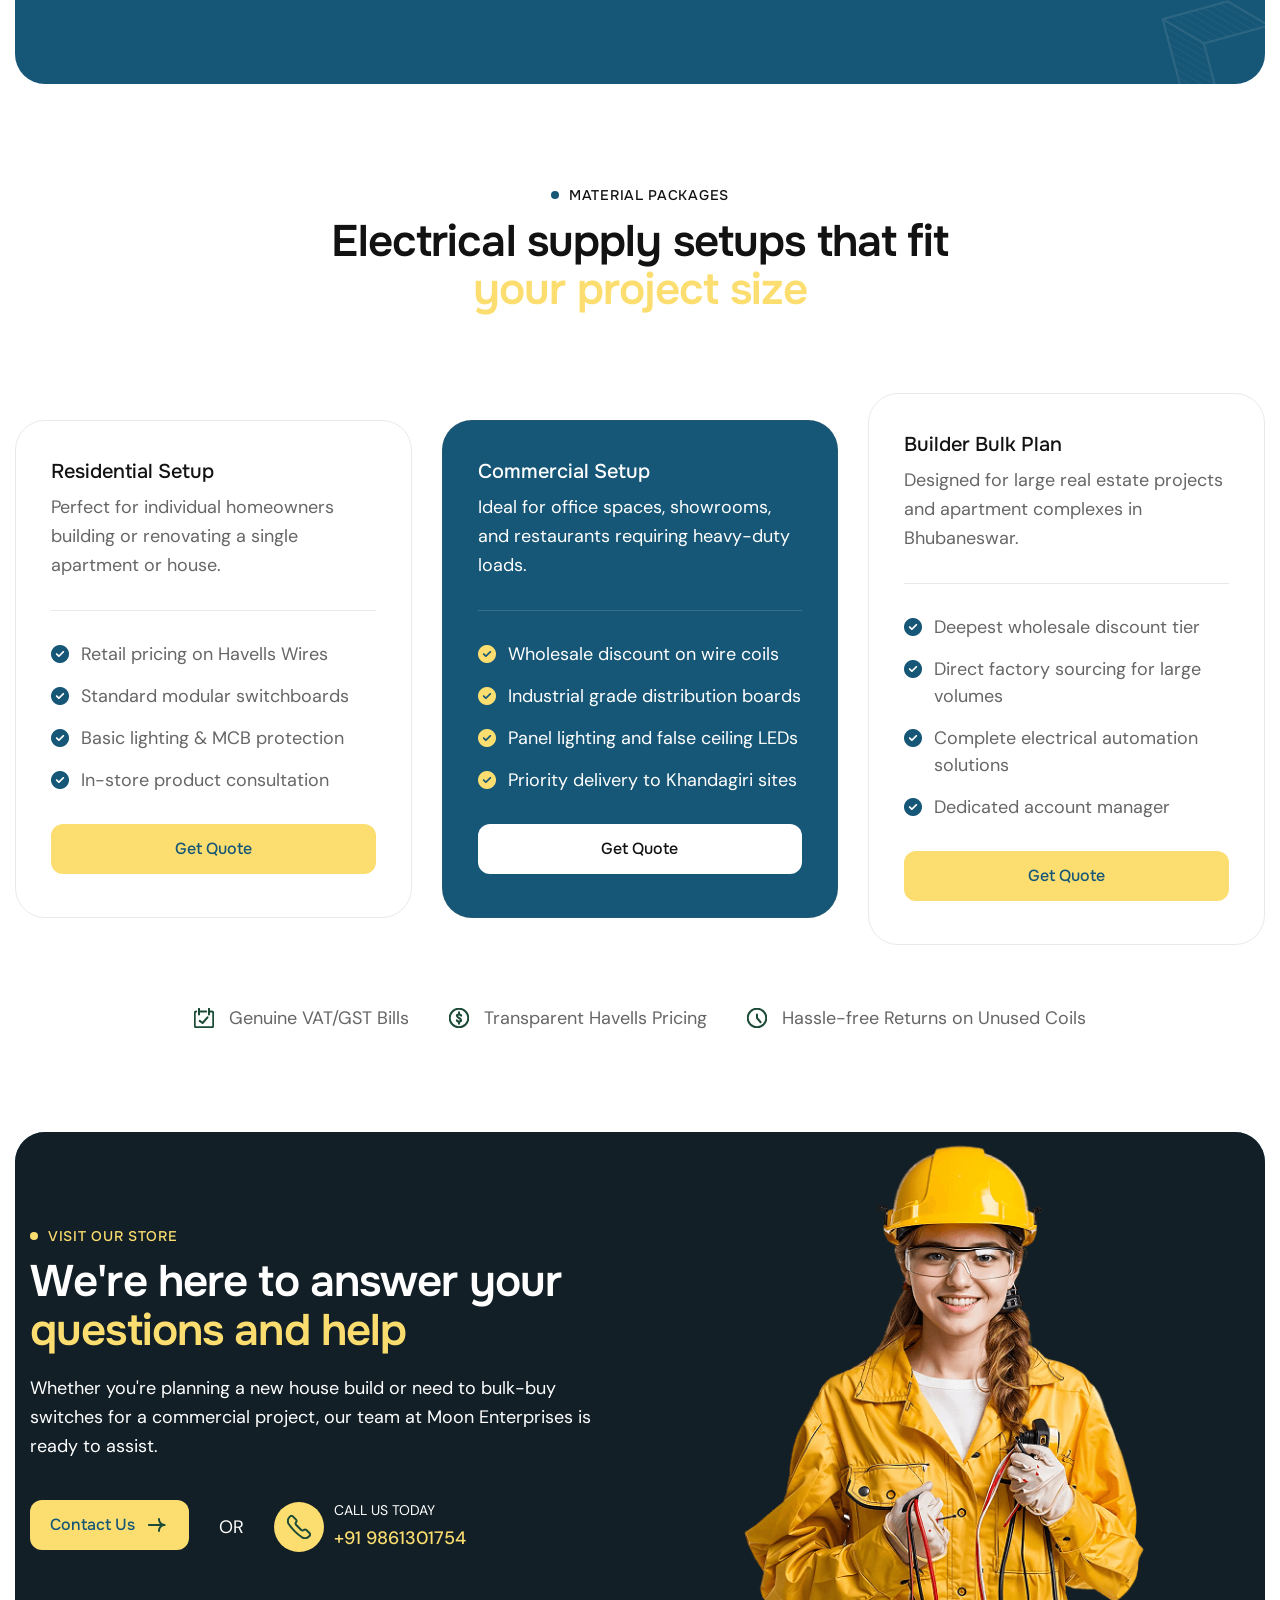
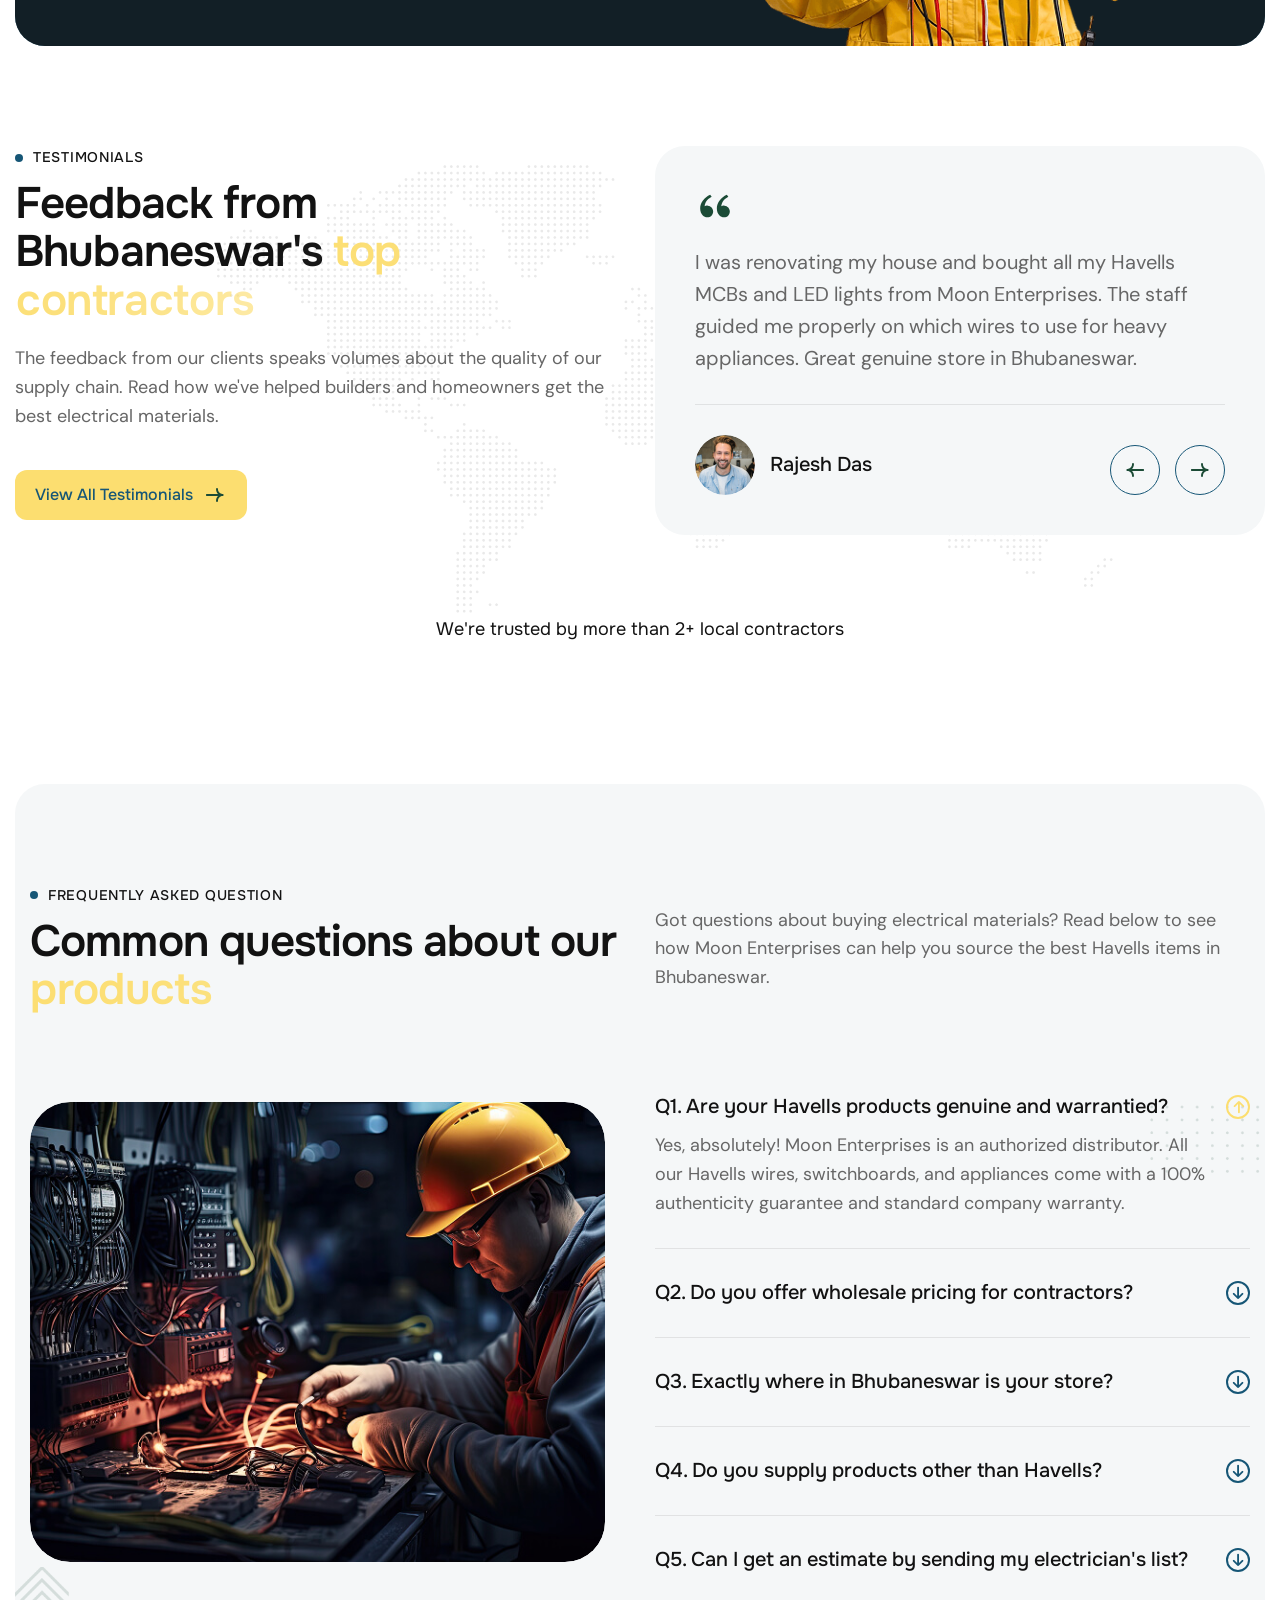
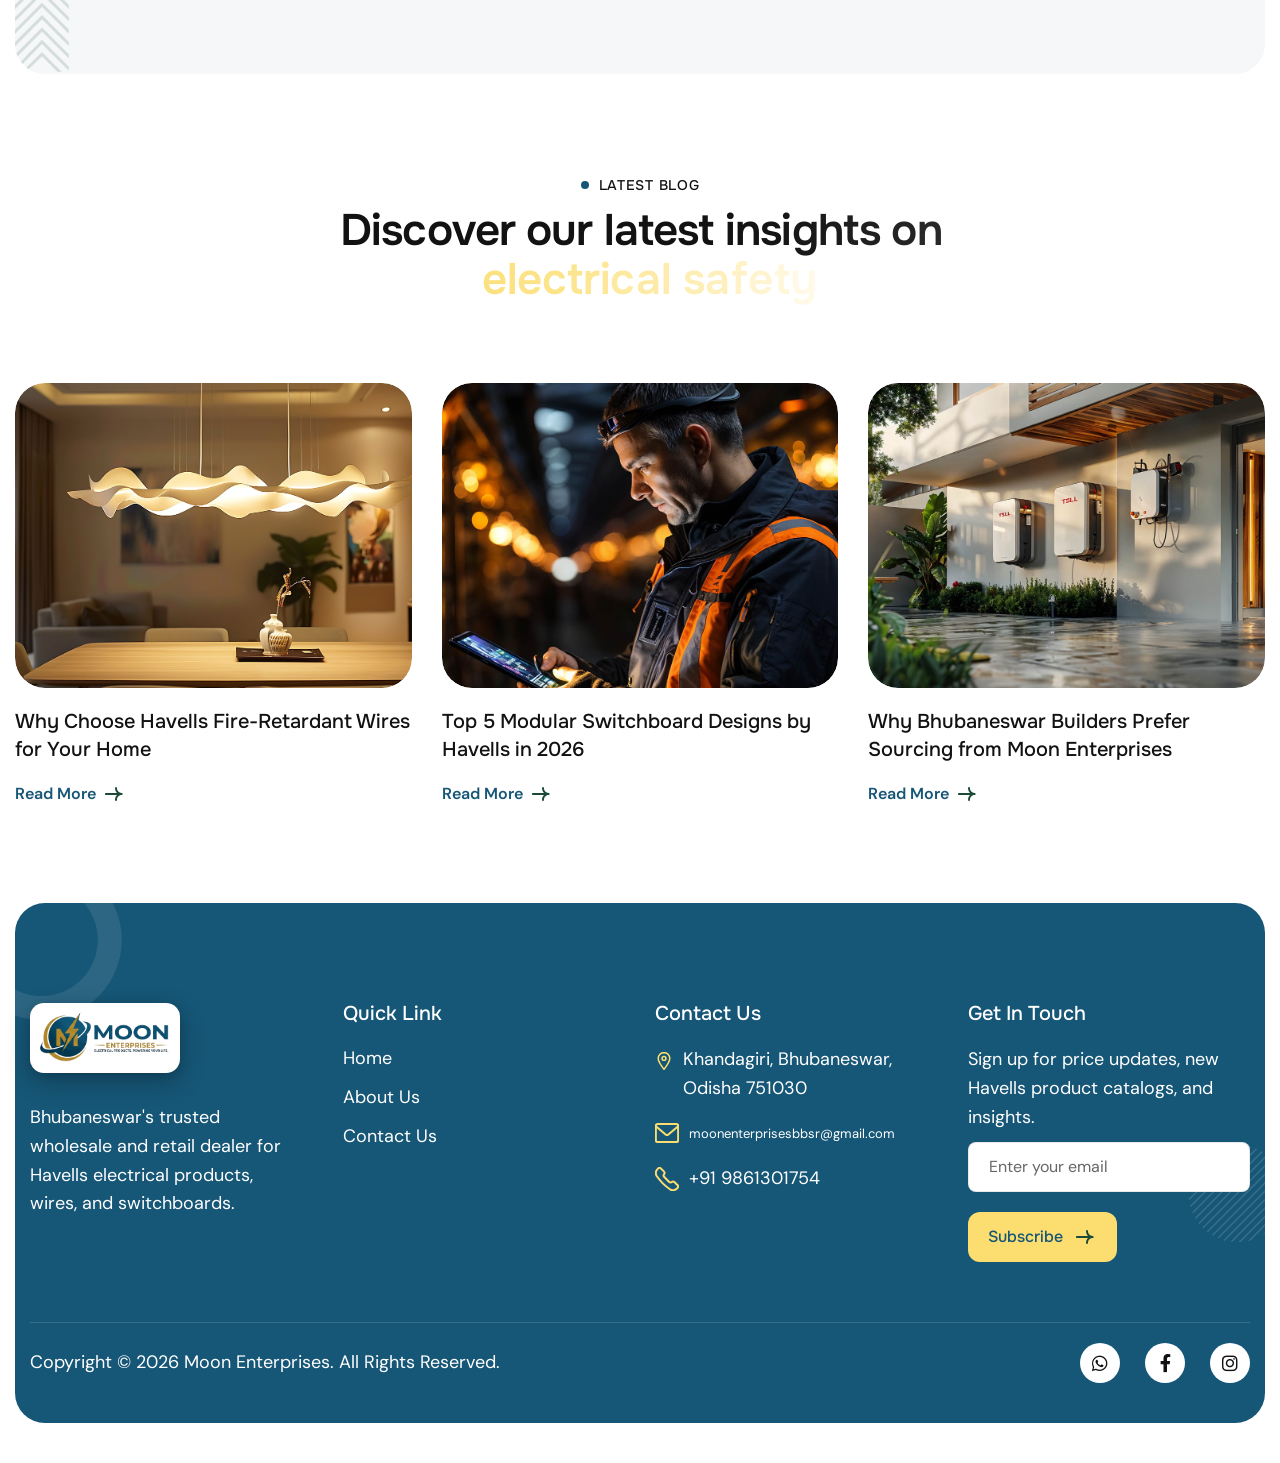
==== commit f6ec204e: "--" ====
--- a/index.html
+++ b/index.html
@@ -490,7 +490,7 @@
                                 </div>
                                 <div class="contact-now-box-content">
                                     <span>Call Us</span>
-                                    <p><a href="tel:+919876543210">+91 98765 43210</a></p>
+                                    <p><a href="tel:+919861301754">+91 9861301754</a></p>
                                 </div>
                             </div>
                             </div>
@@ -702,7 +702,7 @@
                                 </div>
                                 <div class="contact-now-box-content">
                                     <span>Call Us Today</span>
-                                    <p><a href="tel:+919876543210">+91 98765 43210</a></p>
+                                    <p><a href="tel:+919861301754">+91 9861301754</a></p>
                                 </div>
                             </div>
                             </div>
